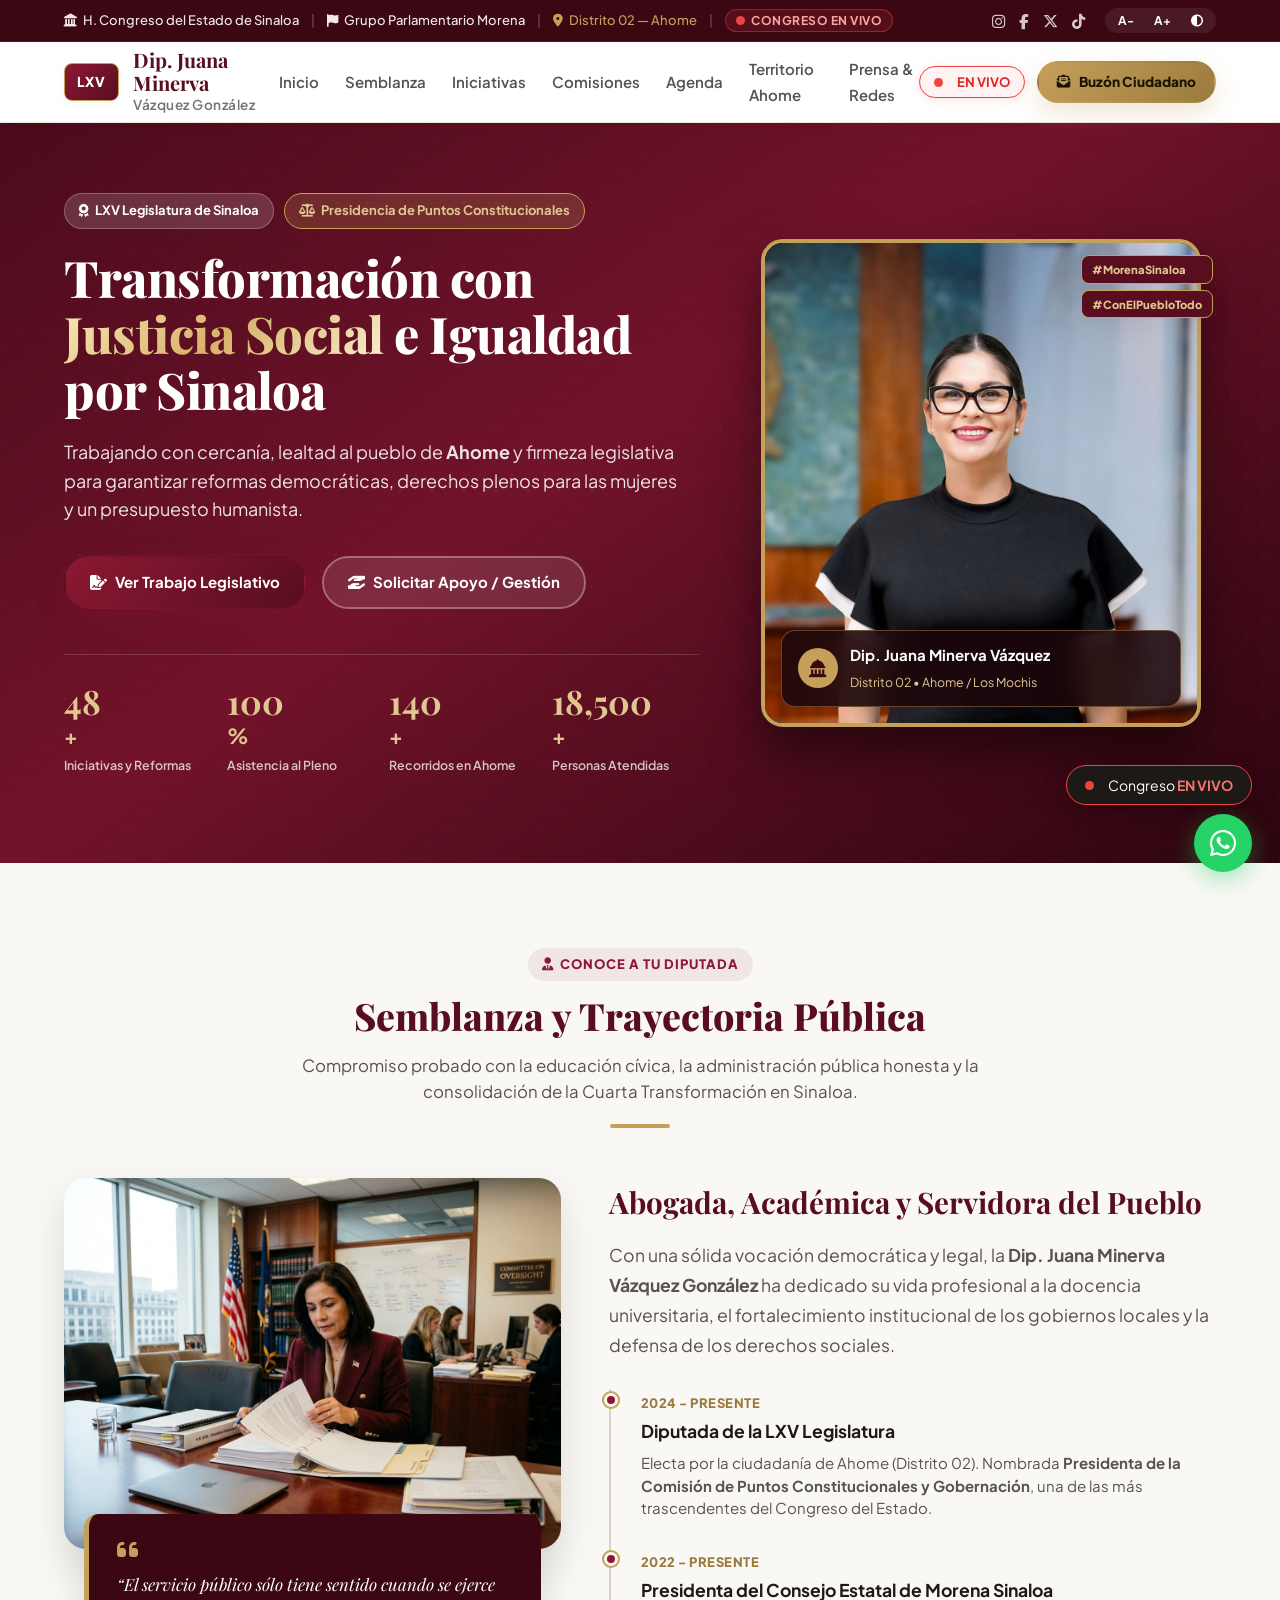
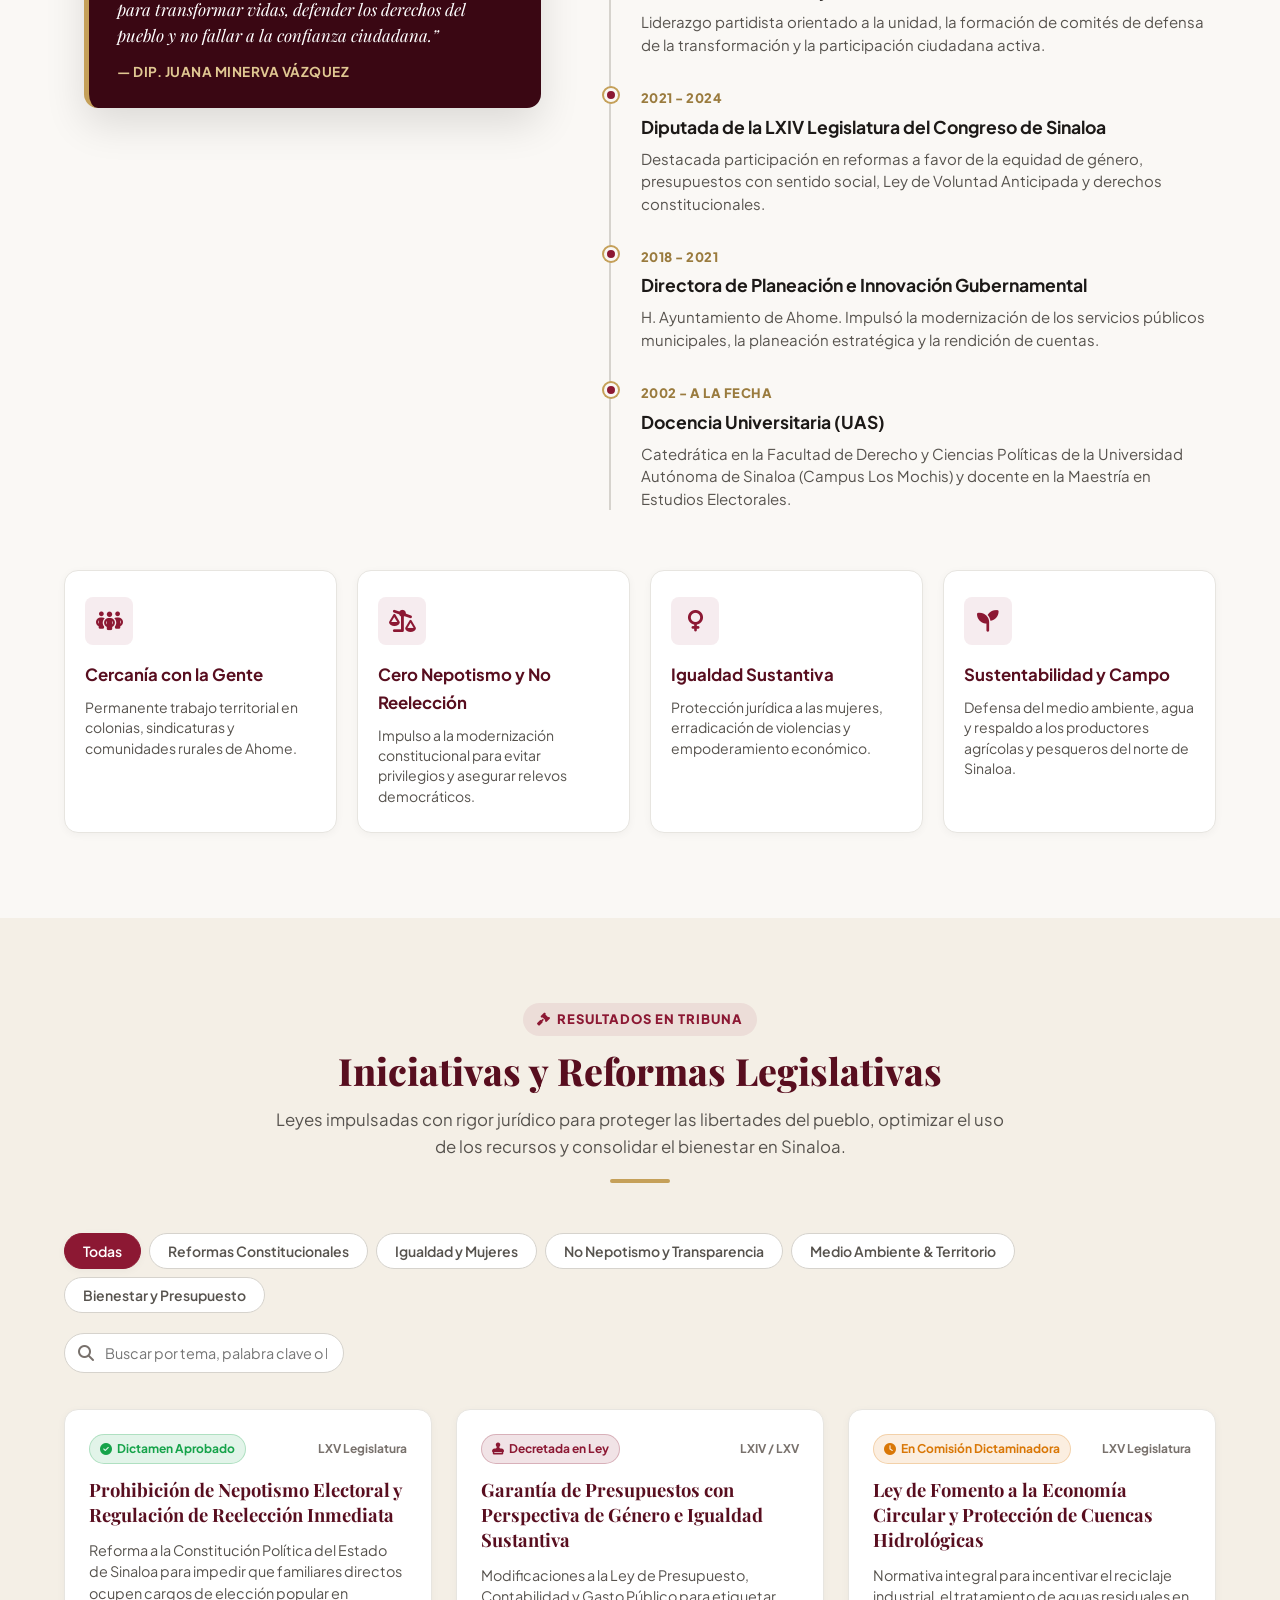
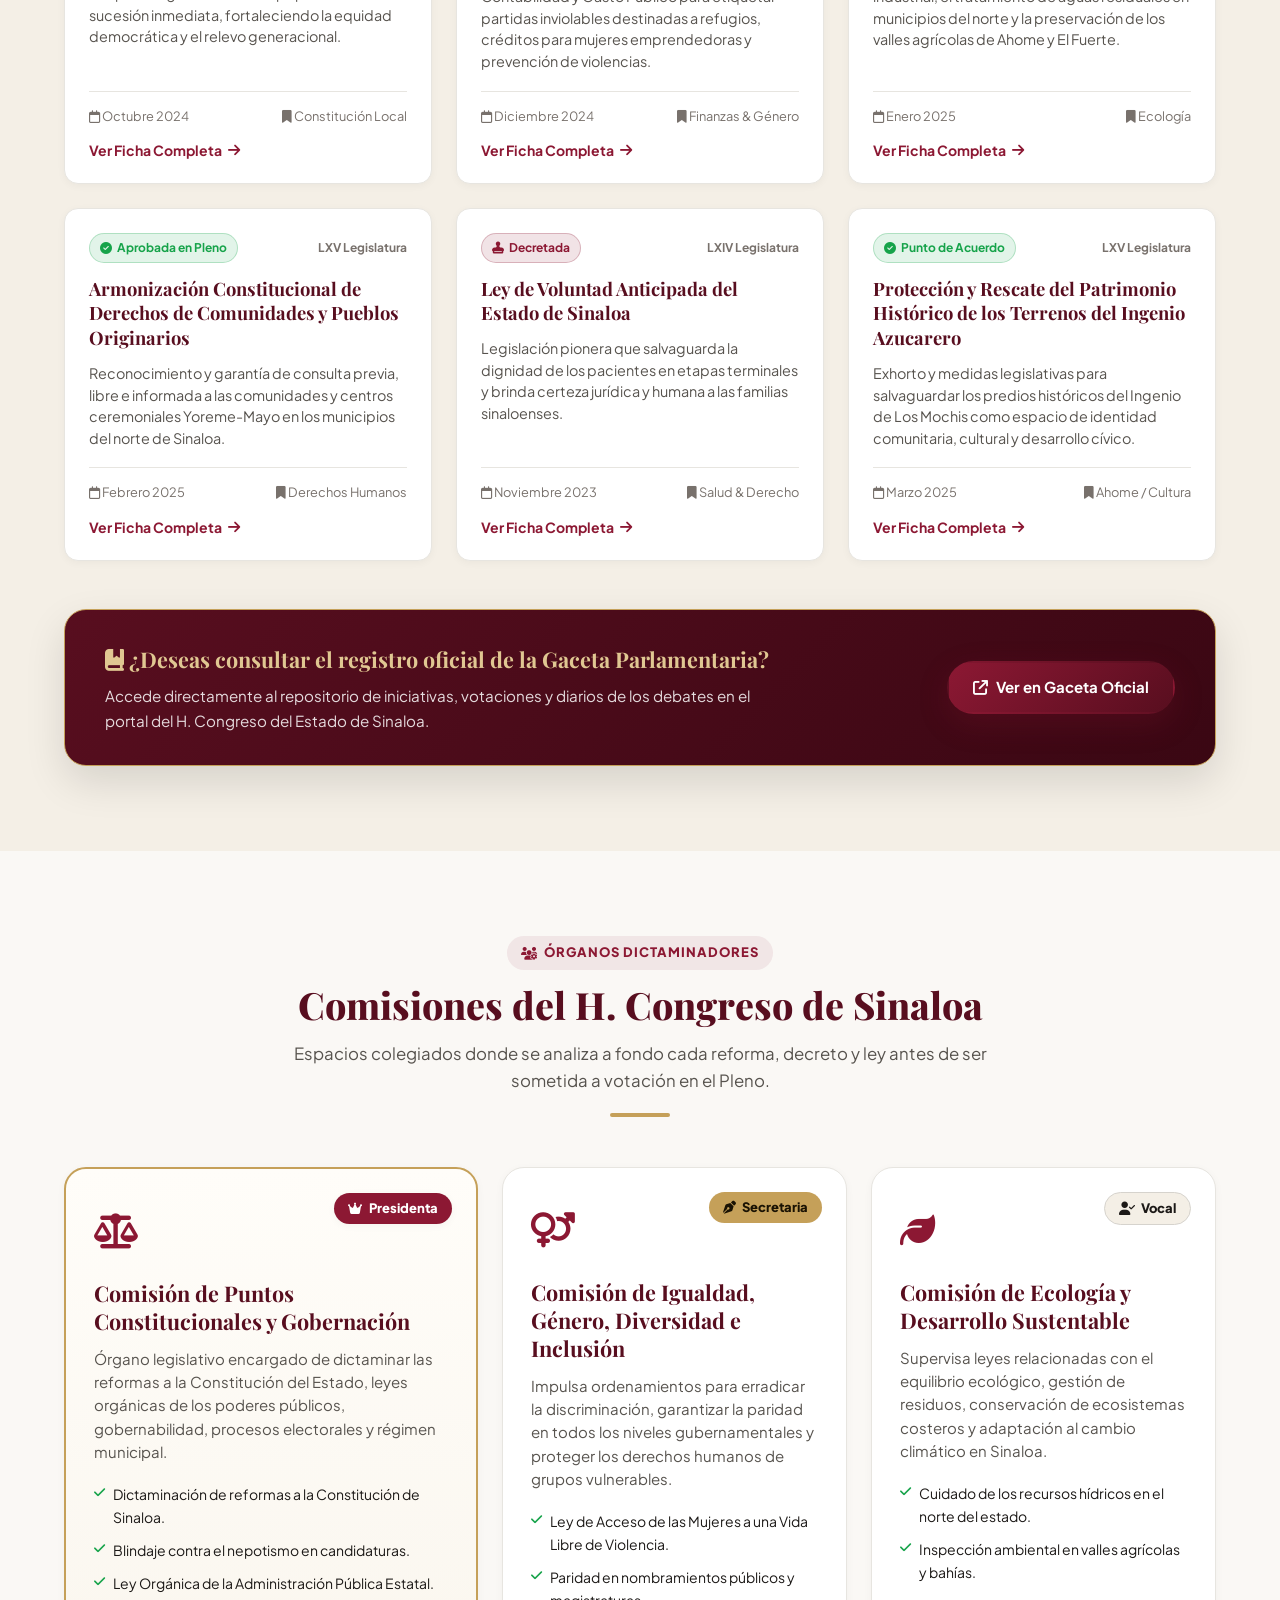
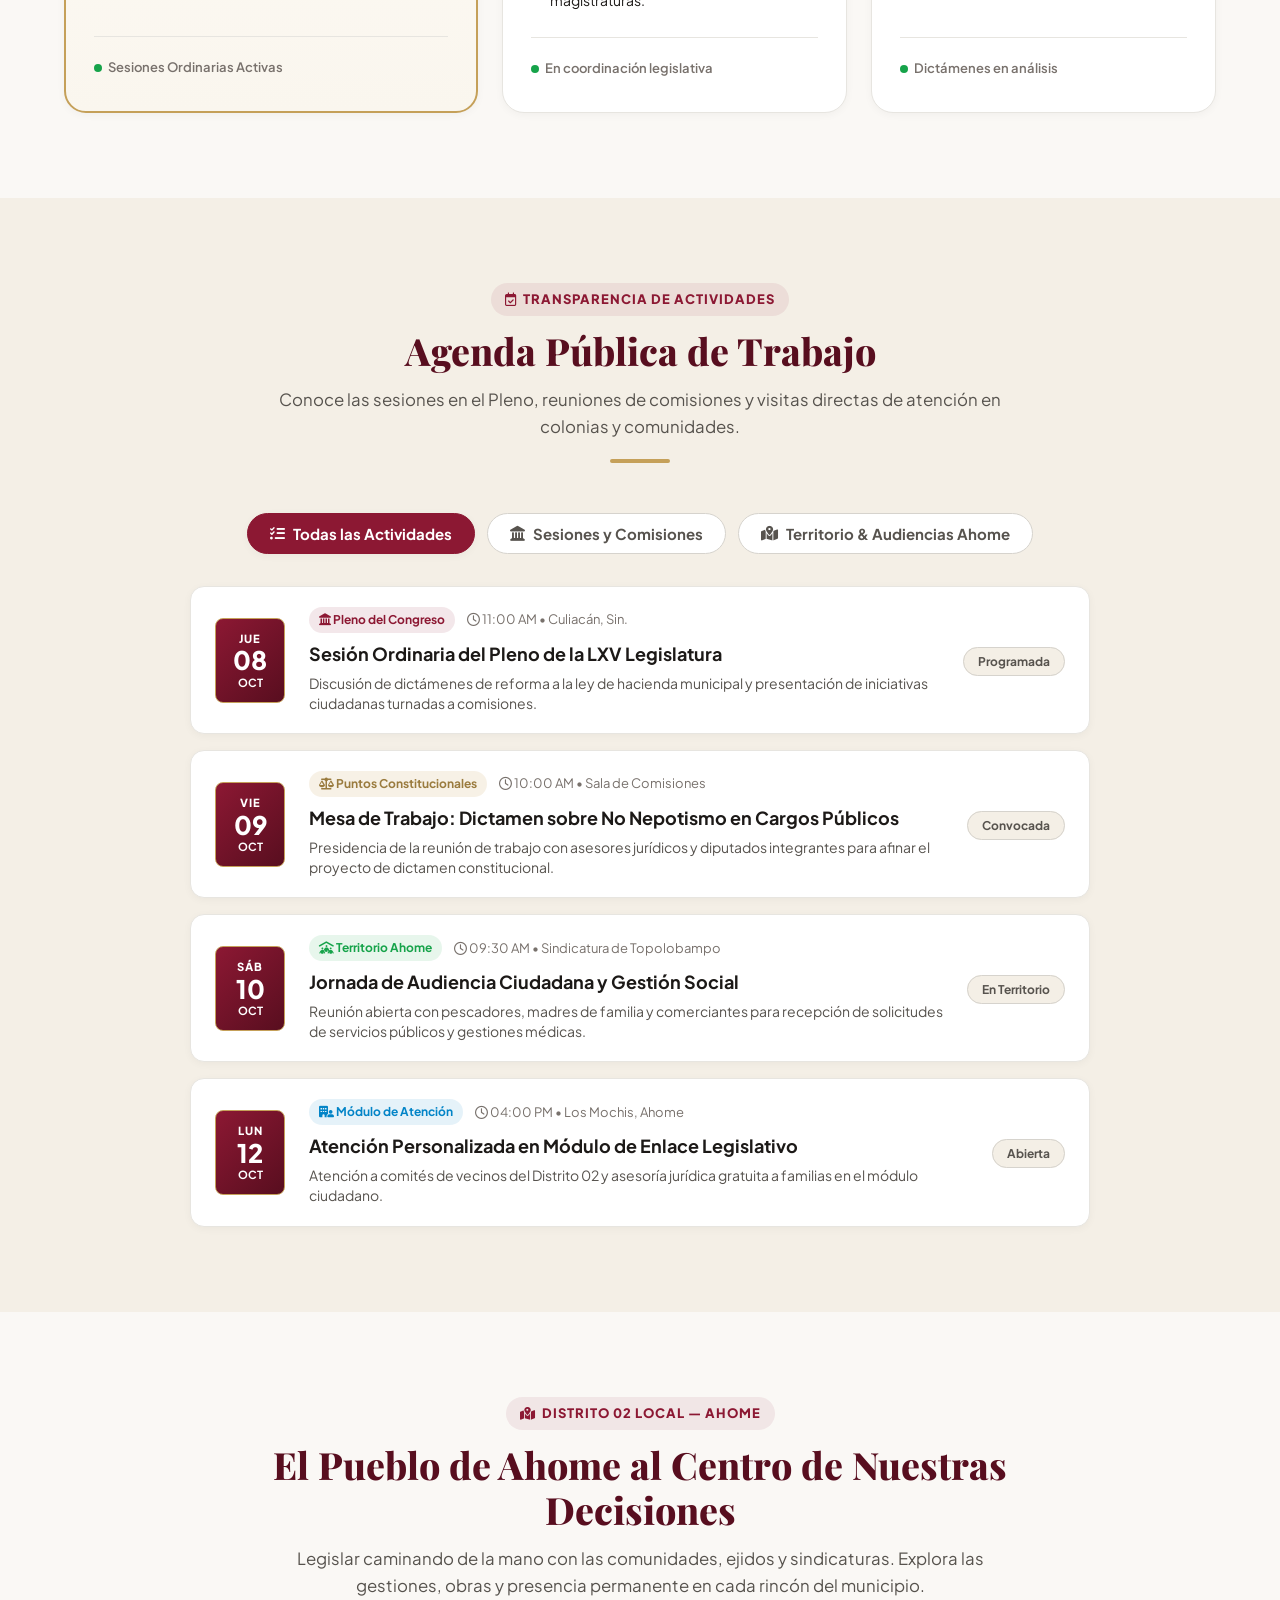
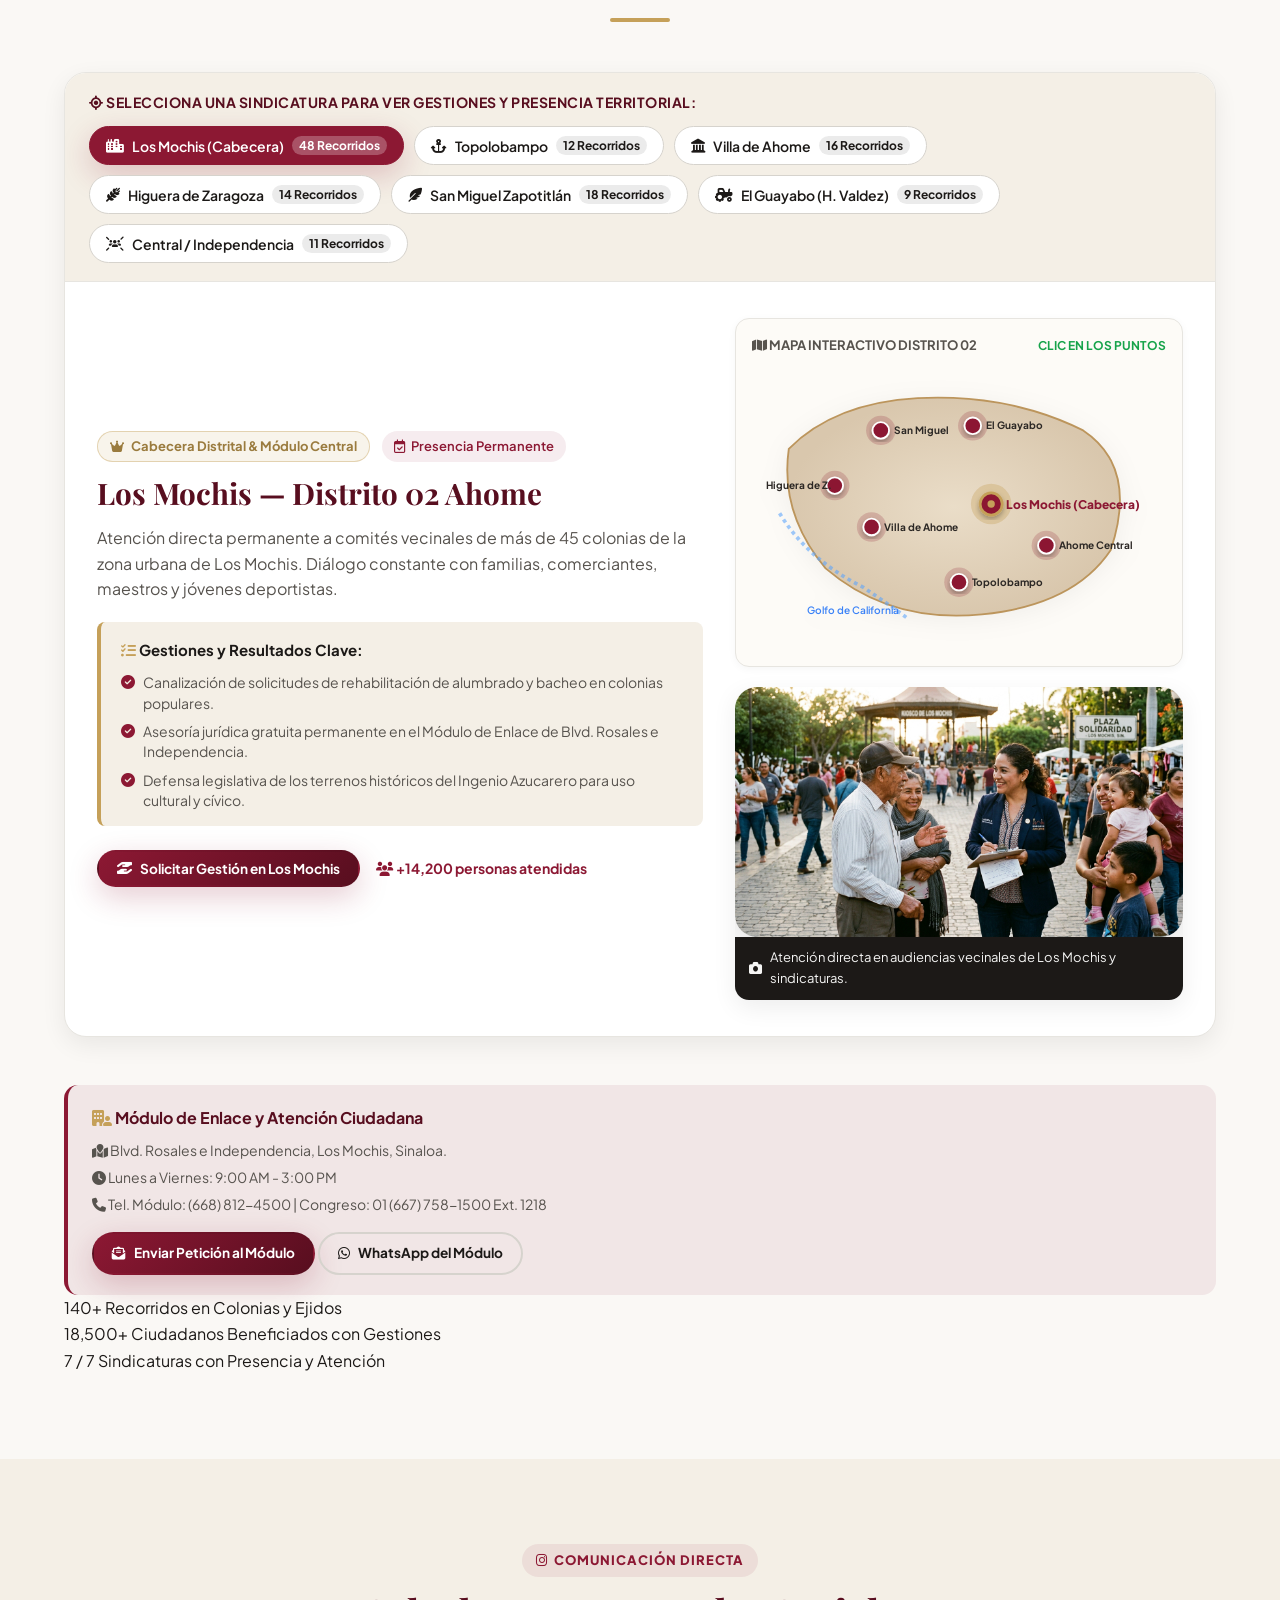
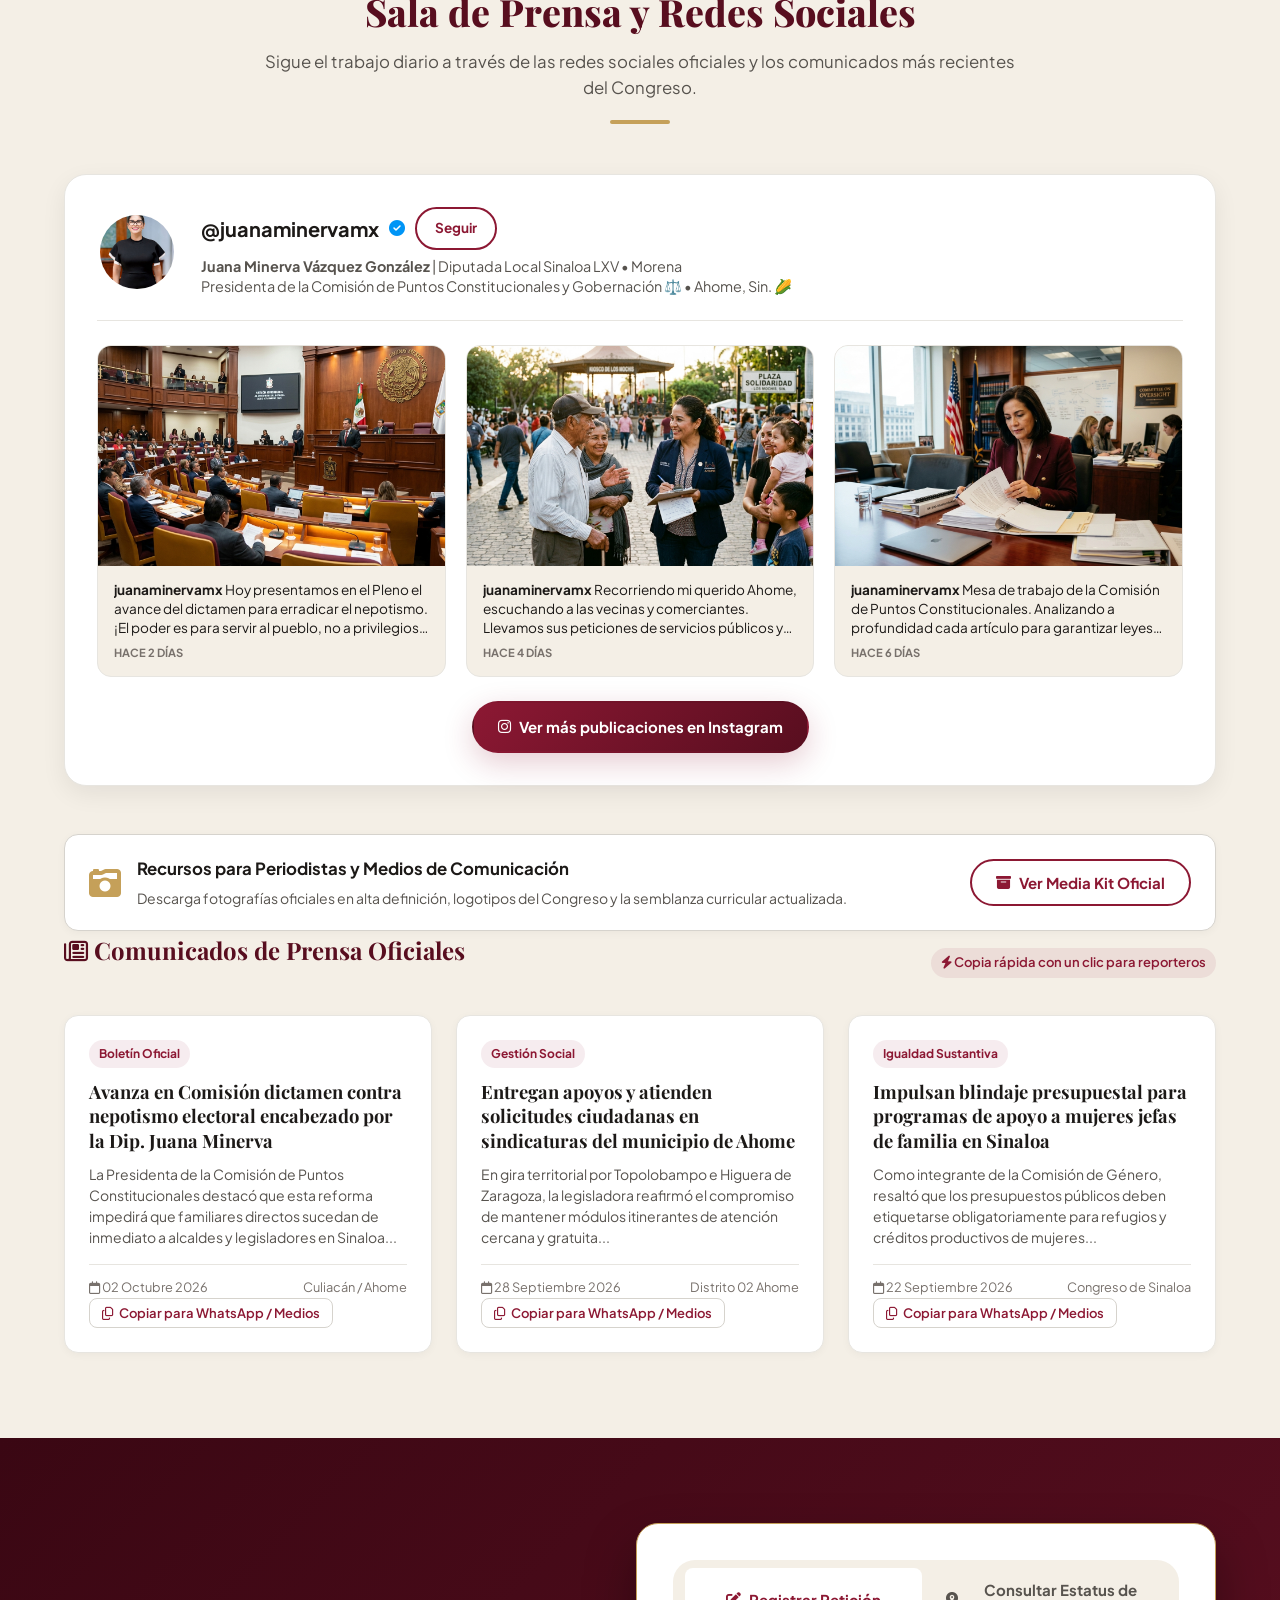
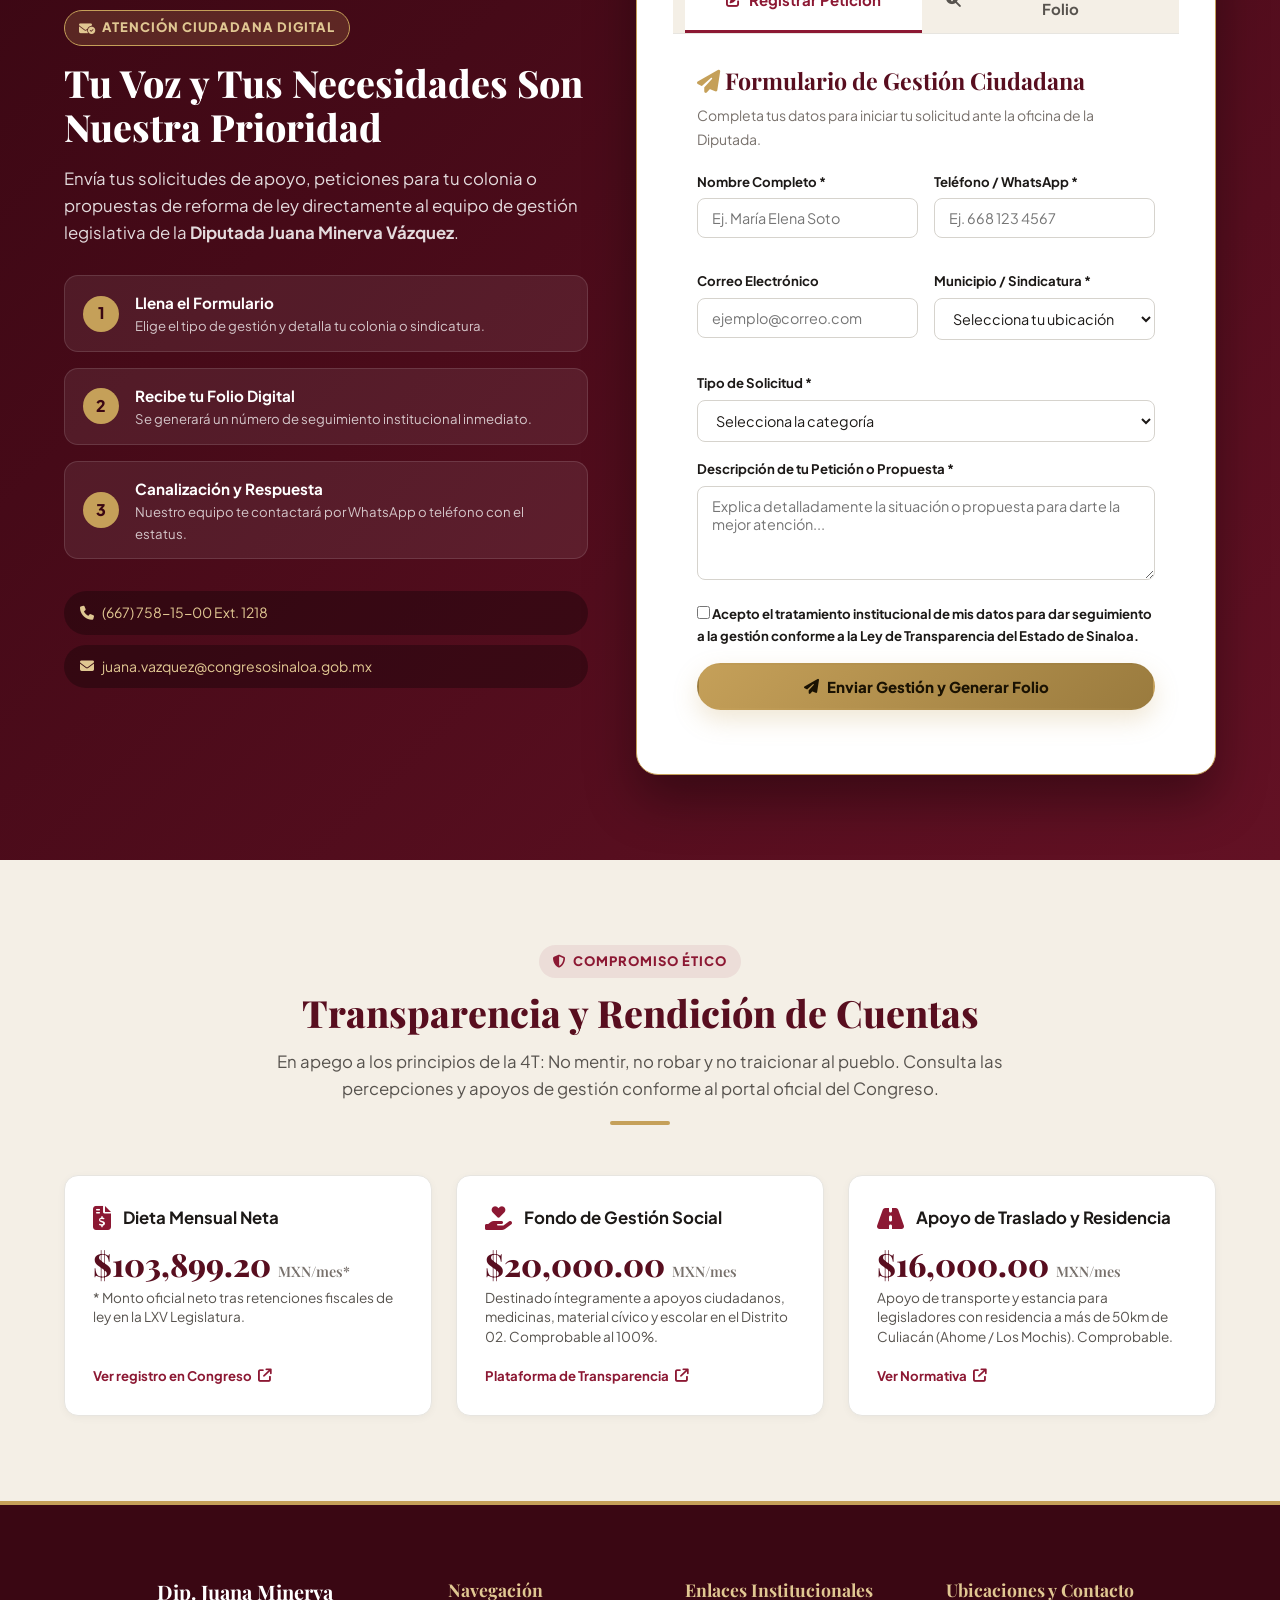
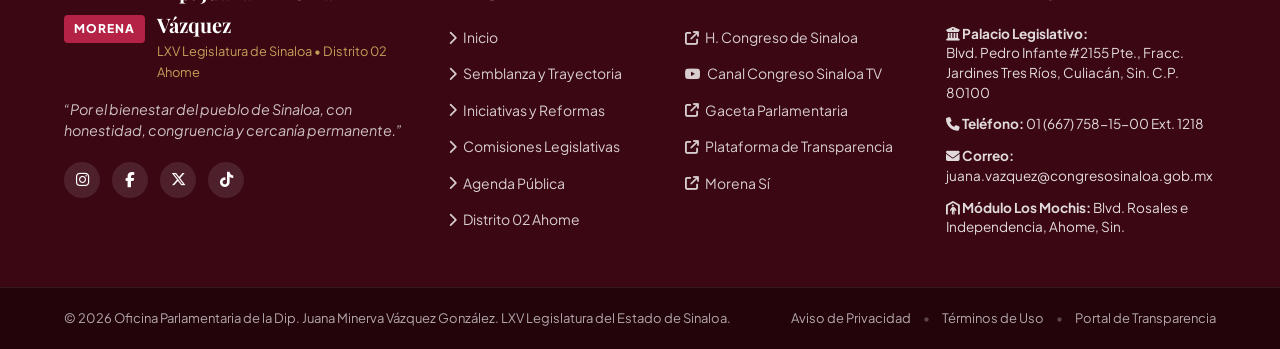
==== index.html @ 02c20b02 "Initial commit: Portal Oficial Diputada Juana Minerva Vázquez - LXV Legislatura Sinaloa" ====
<!DOCTYPE html>
<html lang="es" data-theme="light">
<head>
    <meta charset="UTF-8">
    <meta name="viewport" content="width=device-width, initial-scale=1.0">
    <title>Dip. Juana Minerva Vázquez González | LXV Legislatura Congreso de Sinaloa - Distrito 02 Ahome</title>
    <meta name="description" content="Sitio oficial de la Diputada Juana Minerva Vázquez González. Presidenta de la Comisión de Puntos Constitucionales y Gobernación en la LXV Legislatura del H. Congreso del Estado de Sinaloa. Representante de Ahome y Morena.">
    <meta name="keywords" content="Juana Minerva Vázquez González, Diputada Sinaloa, Morena Sinaloa, Congreso Sinaloa, Ahome, Distrito 02, Los Mochis, Puntos Constitucionales, Iniciativas Sinaloa">
    <meta name="author" content="Oficina de Comunicación Social Dip. Juana Minerva Vázquez">
    
    <!-- Open Graph Meta Tags -->
    <meta property="og:title" content="Diputada Juana Minerva Vázquez González | Trabajo Legislativo y Cercanía Social">
    <meta property="og:description" content="Conoce las iniciativas, agenda legislativa, trabajo en territorio y envía tus gestiones al buzón ciudadano.">
    <meta property="og:type" content="website">
    <meta property="og:image" content="assets/img/diputada_oficial.jpg">
    
    <!-- Google Fonts -->
    <link rel="preconnect" href="https://fonts.googleapis.com">
    <link rel="preconnect" href="https://fonts.gstatic.com" crossorigin>
    <link href="https://fonts.googleapis.com/css2?family=Plus+Jakarta+Sans:wght@300;400;500;600;700;800&family=Playfair+Display:ital,wght@0,600;0,700;0,900;1,600&display=swap" rel="stylesheet">
    
    <!-- FontAwesome 6 (CDN) -->
    <link rel="stylesheet" href="https://cdnjs.cloudflare.com/ajax/libs/font-awesome/6.5.1/css/all.min.css" integrity="sha512-DTOQO9RWCH3ppGqcWaEA1BIZOC6xxalwEsw9c2QQeAIftl+Vegovlnee1c9QX4TctnWMn13TZye+giMm8e2LwA==" crossorigin="anonymous" referrerpolicy="no-referrer" />
    
    <!-- PWA & Mobile Web App -->
    <link rel="manifest" href="manifest.json">
    <meta name="theme-color" content="#8C1833">
    
    <!-- Stylesheet -->
    <link rel="stylesheet" href="css/styles.css">
</head>
<body>

    <!-- TOP ACCESSIBILITY & INSTITUTIONAL BAR -->
    <div class="top-institutional-bar">
        <div class="container top-bar-content">
            <div class="top-bar-left">
                <span class="inst-tag"><i class="fa-solid fa-landmark"></i> H. Congreso del Estado de Sinaloa</span>
                <span class="divider">|</span>
                <span class="inst-tag"><i class="fa-solid fa-flag"></i> Grupo Parlamentario Morena</span>
                <span class="divider">|</span>
                <span class="inst-tag text-gold"><i class="fa-solid fa-location-dot"></i> Distrito 02 — Ahome</span>
                <span class="divider">|</span>
                <button class="top-live-btn" id="btn-open-live-top" title="Ver Sesión en Vivo de la LXV Legislatura">
                    <span class="live-pulse-dot"></span> <strong>CONGRESO EN VIVO</strong>
                </button>
            </div>
            <div class="top-bar-right">
                <div class="social-top-links">
                    <a href="https://www.instagram.com/juanaminervamx/" target="_blank" rel="noopener noreferrer" aria-label="Instagram de Juana Minerva"><i class="fa-brands fa-instagram"></i></a>
                    <a href="https://www.facebook.com/juanaminervamx" target="_blank" rel="noopener noreferrer" aria-label="Facebook de Juana Minerva"><i class="fa-brands fa-facebook-f"></i></a>
                    <a href="https://x.com/juanaminervamx" target="_blank" rel="noopener noreferrer" aria-label="Twitter X"><i class="fa-brands fa-x-twitter"></i></a>
                    <a href="https://www.tiktok.com/@juanaminervamx" target="_blank" rel="noopener noreferrer" aria-label="TikTok"><i class="fa-brands fa-tiktok"></i></a>
                </div>
                <div class="accessibility-controls">
                    <button id="btn-font-dec" class="acc-btn" title="Reducir tamaño de letra" aria-label="Reducir fuente">A-</button>
                    <button id="btn-font-inc" class="acc-btn" title="Aumentar tamaño de letra" aria-label="Aumentar fuente">A+</button>
                    <button id="btn-contrast-toggle" class="acc-btn" title="Modo Alto Contraste" aria-label="Alto Contraste"><i class="fa-solid fa-circle-half-stroke"></i></button>
                </div>
            </div>
        </div>
    </div>

    <!-- MAIN NAVIGATION HEADER -->
    <header class="main-header" id="navbar">
        <div class="container header-container">
            <a href="#inicio" class="brand-identity">
                <div class="brand-emblem">
                    <span class="morena-wine-badge">LXV</span>
                </div>
                <div class="brand-text">
                    <span class="brand-name">Dip. Juana Minerva</span>
                    <span class="brand-subtitle">Vázquez González</span>
                </div>
            </a>

            <nav class="desktop-nav" aria-label="Navegación principal">
                <ul>
                    <li><a href="#inicio" class="nav-link active">Inicio</a></li>
                    <li><a href="#semblanza" class="nav-link">Semblanza</a></li>
                    <li><a href="#iniciativas" class="nav-link">Iniciativas</a></li>
                    <li><a href="#comisiones" class="nav-link">Comisiones</a></li>
                    <li><a href="#agenda" class="nav-link">Agenda</a></li>
                    <li><a href="#territorio" class="nav-link">Territorio Ahome</a></li>
                    <li><a href="#prensa" class="nav-link">Prensa & Redes</a></li>
                </ul>
            </nav>

            <div class="header-actions">
                <button class="btn btn-live-pill btn-sm" id="btn-header-live" title="Ver Sesión en Vivo de la LXV Legislatura">
                    <span class="live-pulse-dot"></span> EN VIVO
                </button>
                <a href="#buzon" class="btn btn-gold btn-sm"><i class="fa-solid fa-envelope-open-text"></i> Buzón Ciudadano</a>
                <button class="mobile-menu-toggle" id="mobile-menu-btn" aria-label="Abrir menú de navegación">
                    <i class="fa-solid fa-bars"></i>
                </button>
            </div>
        </div>

        <!-- Mobile Navigation Drawer -->
        <div class="mobile-drawer" id="mobile-drawer">
            <div class="mobile-drawer-header">
                <span class="brand-name">Dip. Juana Minerva Vázquez</span>
                <button id="close-drawer-btn" aria-label="Cerrar menú"><i class="fa-solid fa-xmark"></i></button>
            </div>
            <ul class="mobile-nav-links">
                <li><button class="btn btn-live-pill btn-block mb-3" id="btn-mobile-live"><span class="live-pulse-dot"></span> Congreso de Sinaloa EN VIVO</button></li>
                <li><a href="#inicio" class="mob-link">Inicio</a></li>
                <li><a href="#semblanza" class="mob-link">Semblanza</a></li>
                <li><a href="#iniciativas" class="mob-link">Iniciativas</a></li>
                <li><a href="#comisiones" class="mob-link">Comisiones</a></li>
                <li><a href="#agenda" class="mob-link">Agenda de Trabajo</a></li>
                <li><a href="#territorio" class="mob-link">Territorio Ahome</a></li>
                <li><a href="#prensa" class="mob-link">Prensa & Redes</a></li>
                <li><a href="#transparencia" class="mob-link">Transparencia</a></li>
                <li><a href="#buzon" class="mob-link btn btn-primary mt-2">Buzón de Gestión</a></li>
            </ul>
        </div>
    </header>

    <!-- HERO SECTION -->
    <section class="hero-section" id="inicio">
        <div class="hero-pattern-overlay"></div>
        <div class="container hero-content-grid">
            <div class="hero-text-block">
                <div class="badge-row">
                    <span class="pill-badge pill-morena"><i class="fa-solid fa-award"></i> LXV Legislatura de Sinaloa</span>
                    <span class="pill-badge pill-gold"><i class="fa-solid fa-scale-balanced"></i> Presidencia de Puntos Constitucionales</span>
                </div>
                <h1 class="hero-headline">
                    Transformación con <span class="text-gradient-gold">Justicia Social</span> e Igualdad por Sinaloa
                </h1>
                <p class="hero-sublead">
                    Trabajando con cercanía, lealtad al pueblo de <strong>Ahome</strong> y firmeza legislativa para garantizar reformas democráticas, derechos plenos para las mujeres y un presupuesto humanista.
                </p>
                <div class="hero-cta-group">
                    <a href="#iniciativas" class="btn btn-primary"><i class="fa-solid fa-file-signature"></i> Ver Trabajo Legislativo</a>
                    <a href="#buzon" class="btn btn-outline-white"><i class="fa-solid fa-hand-holding-hand"></i> Solicitar Apoyo / Gestión</a>
                </div>

                <!-- Quick highlights stats -->
                <div class="hero-quick-stats">
                    <div class="stat-box">
                        <span class="stat-number" data-target="48">0</span>
                        <span class="stat-plus">+</span>
                        <p class="stat-label">Iniciativas y Reformas</p>
                    </div>
                    <div class="stat-box">
                        <span class="stat-number" data-target="100">0</span>
                        <span class="stat-plus">%</span>
                        <p class="stat-label">Asistencia al Pleno</p>
                    </div>
                    <div class="stat-box">
                        <span class="stat-number" data-target="140">0</span>
                        <span class="stat-plus">+</span>
                        <p class="stat-label">Recorridos en Ahome</p>
                    </div>
                    <div class="stat-box">
                        <span class="stat-number" data-target="18500">0</span>
                        <span class="stat-plus">+</span>
                        <p class="stat-label">Personas Atendidas</p>
                    </div>
                </div>
            </div>

            <div class="hero-visual-block">
                <div class="portrait-card-wrapper">
                    <div class="portrait-glow"></div>
                    <div class="portrait-frame">
                        <img src="assets/img/diputada_oficial.jpg" alt="Diputada Juana Minerva Vázquez González" class="portrait-img" id="hero-portrait">
                        <div class="portrait-info-floating">
                            <div class="floating-icon"><i class="fa-solid fa-landmark-dome"></i></div>
                            <div class="floating-data">
                                <strong>Dip. Juana Minerva Vázquez</strong>
                                <span>Distrito 02 • Ahome / Los Mochis</span>
                            </div>
                        </div>
                    </div>
                    <div class="decorative-ribbon">
                        <span>#MorenaSinaloa</span>
                        <span>#ConElPuebloTodo</span>
                    </div>
                </div>
            </div>
        </div>
    </section>

    <!-- SECTION: SEMBLANZA Y TRAYECTORIA -->
    <section class="section semblanza-section" id="semblanza">
        <div class="container">
            <div class="section-heading text-center">
                <span class="section-tag"><i class="fa-solid fa-user-tie"></i> Conoce a tu Diputada</span>
                <h2 class="section-title">Semblanza y Trayectoria Pública</h2>
                <p class="section-desc">Compromiso probado con la educación cívica, la administración pública honesta y la consolidación de la Cuarta Transformación en Sinaloa.</p>
                <div class="heading-line"></div>
            </div>

            <div class="semblanza-grid">
                <div class="semblanza-image-col">
                    <div class="experience-card-photo">
                        <img src="assets/img/diputada_trabajo.jpg" alt="Juana Minerva Vázquez en trabajo legislativo" class="img-fluid rounded-shadow">
                        <div class="quote-card">
                            <i class="fa-solid fa-quote-left quote-icon"></i>
                            <p>“El servicio público sólo tiene sentido cuando se ejerce para transformar vidas, defender los derechos del pueblo y no fallar a la confianza ciudadana.”</p>
                            <strong>— Dip. Juana Minerva Vázquez</strong>
                        </div>
                    </div>
                </div>

                <div class="semblanza-text-col">
                    <h3>Abogada, Académica y Servidora del Pueblo</h3>
                    <p class="lead-text">
                        Con una sólida vocación democrática y legal, la <strong>Dip. Juana Minerva Vázquez González</strong> ha dedicado su vida profesional a la docencia universitaria, el fortalecimiento institucional de los gobiernos locales y la defensa de los derechos sociales.
                    </p>
                    
                    <div class="bio-timeline">
                        <div class="timeline-item">
                            <div class="timeline-marker"></div>
                            <div class="timeline-content">
                                <span class="timeline-year">2024 - Presente</span>
                                <h4>Diputada de la LXV Legislatura</h4>
                                <p>Electa por la ciudadanía de Ahome (Distrito 02). Nombrada <strong>Presidenta de la Comisión de Puntos Constitucionales y Gobernación</strong>, una de las más trascendentes del Congreso del Estado.</p>
                            </div>
                        </div>

                        <div class="timeline-item">
                            <div class="timeline-marker"></div>
                            <div class="timeline-content">
                                <span class="timeline-year">2022 - Presente</span>
                                <h4>Presidenta del Consejo Estatal de Morena Sinaloa</h4>
                                <p>Liderazgo partidista orientado a la unidad, la formación de comités de defensa de la transformación y la participación ciudadana activa.</p>
                            </div>
                        </div>

                        <div class="timeline-item">
                            <div class="timeline-marker"></div>
                            <div class="timeline-content">
                                <span class="timeline-year">2021 - 2024</span>
                                <h4>Diputada de la LXIV Legislatura del Congreso de Sinaloa</h4>
                                <p>Destacada participación en reformas a favor de la equidad de género, presupuestos con sentido social, Ley de Voluntad Anticipada y derechos constitucionales.</p>
                            </div>
                        </div>

                        <div class="timeline-item">
                            <div class="timeline-marker"></div>
                            <div class="timeline-content">
                                <span class="timeline-year">2018 - 2021</span>
                                <h4>Directora de Planeación e Innovación Gubernamental</h4>
                                <p>H. Ayuntamiento de Ahome. Impulsó la modernización de los servicios públicos municipales, la planeación estratégica y la rendición de cuentas.</p>
                            </div>
                        </div>

                        <div class="timeline-item">
                            <div class="timeline-marker"></div>
                            <div class="timeline-content">
                                <span class="timeline-year">2002 - A la fecha</span>
                                <h4>Docencia Universitaria (UAS)</h4>
                                <p>Catedrática en la Facultad de Derecho y Ciencias Políticas de la Universidad Autónoma de Sinaloa (Campus Los Mochis) y docente en la Maestría en Estudios Electorales.</p>
                            </div>
                        </div>
                    </div>
                </div>
            </div>

            <!-- Principios y Ejes Rectores -->
            <div class="principles-row">
                <div class="principle-card">
                    <div class="principle-icon"><i class="fa-solid fa-people-group"></i></div>
                    <h4>Cercanía con la Gente</h4>
                    <p>Permanente trabajo territorial en colonias, sindicaturas y comunidades rurales de Ahome.</p>
                </div>
                <div class="principle-card">
                    <div class="principle-icon"><i class="fa-solid fa-scale-unbalanced-flip"></i></div>
                    <h4>Cero Nepotismo y No Reelección</h4>
                    <p>Impulso a la modernización constitucional para evitar privilegios y asegurar relevos democráticos.</p>
                </div>
                <div class="principle-card">
                    <div class="principle-icon"><i class="fa-solid fa-venus"></i></div>
                    <h4>Igualdad Sustantiva</h4>
                    <p>Protección jurídica a las mujeres, erradicación de violencias y empoderamiento económico.</p>
                </div>
                <div class="principle-card">
                    <div class="principle-icon"><i class="fa-solid fa-seedling"></i></div>
                    <h4>Sustentabilidad y Campo</h4>
                    <p>Defensa del medio ambiente, agua y respaldo a los productores agrícolas y pesqueros del norte de Sinaloa.</p>
                </div>
            </div>
        </div>
    </section>

    <!-- SECTION: INICIATIVAS Y TRABAJO LEGISLATIVO -->
    <section class="section iniciativas-section bg-sand" id="iniciativas">
        <div class="container">
            <div class="section-heading text-center">
                <span class="section-tag"><i class="fa-solid fa-gavel"></i> Resultados en Tribuna</span>
                <h2 class="section-title">Iniciativas y Reformas Legislativas</h2>
                <p class="section-desc">Leyes impulsadas con rigor jurídico para proteger las libertades del pueblo, optimizar el uso de los recursos y consolidar el bienestar en Sinaloa.</p>
                <div class="heading-line"></div>
            </div>

            <!-- Filter & Search Controls -->
            <div class="initiatives-filter-bar">
                <div class="filter-pills" id="initiative-filters">
                    <button class="filter-btn active" data-filter="all">Todas</button>
                    <button class="filter-btn" data-filter="constitucional">Reformas Constitucionales</button>
                    <button class="filter-btn" data-filter="mujeres">Igualdad y Mujeres</button>
                    <button class="filter-btn" data-filter="transparencia">No Nepotismo y Transparencia</button>
                    <button class="filter-btn" data-filter="sustentabilidad">Medio Ambiente & Territorio</button>
                    <button class="filter-btn" data-filter="social">Bienestar y Presupuesto</button>
                </div>
                <div class="search-box">
                    <i class="fa-solid fa-magnifying-glass"></i>
                    <input type="text" id="initiative-search" placeholder="Buscar por tema, palabra clave o ley...">
                </div>
            </div>

            <!-- Initiatives Cards Grid -->
            <div class="initiatives-grid" id="initiatives-container">
                
                <!-- Card 1 -->
                <div class="initiative-card" data-category="constitucional transparencia">
                    <div class="initiative-header">
                        <span class="init-badge badge-aprobada"><i class="fa-solid fa-circle-check"></i> Dictamen Aprobado</span>
                        <span class="init-legislatura">LXV Legislatura</span>
                    </div>
                    <h3 class="initiative-title">Prohibición de Nepotismo Electoral y Regulación de Reelección Inmediata</h3>
                    <p class="initiative-summary">
                        Reforma a la Constitución Política del Estado de Sinaloa para impedir que familiares directos ocupen cargos de elección popular en sucesión inmediata, fortaleciendo la equidad democrática y el relevo generacional.
                    </p>
                    <div class="initiative-meta">
                        <span><i class="fa-regular fa-calendar"></i> Octubre 2024</span>
                        <span><i class="fa-solid fa-bookmark"></i> Constitución Local</span>
                    </div>
                    <button class="btn-read-more" data-init-id="1">Ver Ficha Completa <i class="fa-solid fa-arrow-right"></i></button>
                </div>

                <!-- Card 2 -->
                <div class="initiative-card" data-category="mujeres">
                    <div class="initiative-header">
                        <span class="init-badge badge-decretada"><i class="fa-solid fa-stamp"></i> Decretada en Ley</span>
                        <span class="init-legislatura">LXIV / LXV</span>
                    </div>
                    <h3 class="initiative-title">Garantía de Presupuestos con Perspectiva de Género e Igualdad Sustantiva</h3>
                    <p class="initiative-summary">
                        Modificaciones a la Ley de Presupuesto, Contabilidad y Gasto Público para etiquetar partidas inviolables destinadas a refugios, créditos para mujeres emprendedoras y prevención de violencias.
                    </p>
                    <div class="initiative-meta">
                        <span><i class="fa-regular fa-calendar"></i> Diciembre 2024</span>
                        <span><i class="fa-solid fa-bookmark"></i> Finanzas & Género</span>
                    </div>
                    <button class="btn-read-more" data-init-id="2">Ver Ficha Completa <i class="fa-solid fa-arrow-right"></i></button>
                </div>

                <!-- Card 3 -->
                <div class="initiative-card" data-category="sustentabilidad">
                    <div class="initiative-header">
                        <span class="init-badge badge-proceso"><i class="fa-solid fa-clock"></i> En Comisión Dictaminadora</span>
                        <span class="init-legislatura">LXV Legislatura</span>
                    </div>
                    <h3 class="initiative-title">Ley de Fomento a la Economía Circular y Protección de Cuencas Hidrológicas</h3>
                    <p class="initiative-summary">
                        Normativa integral para incentivar el reciclaje industrial, el tratamiento de aguas residuales en municipios del norte y la preservación de los valles agrícolas de Ahome y El Fuerte.
                    </p>
                    <div class="initiative-meta">
                        <span><i class="fa-regular fa-calendar"></i> Enero 2025</span>
                        <span><i class="fa-solid fa-bookmark"></i> Ecología</span>
                    </div>
                    <button class="btn-read-more" data-init-id="3">Ver Ficha Completa <i class="fa-solid fa-arrow-right"></i></button>
                </div>

                <!-- Card 4 -->
                <div class="initiative-card" data-category="constitucional social">
                    <div class="initiative-header">
                        <span class="init-badge badge-aprobada"><i class="fa-solid fa-circle-check"></i> Aprobada en Pleno</span>
                        <span class="init-legislatura">LXV Legislatura</span>
                    </div>
                    <h3 class="initiative-title">Armonización Constitucional de Derechos de Comunidades y Pueblos Originarios</h3>
                    <p class="initiative-summary">
                        Reconocimiento y garantía de consulta previa, libre e informada a las comunidades y centros ceremoniales Yoreme-Mayo en los municipios del norte de Sinaloa.
                    </p>
                    <div class="initiative-meta">
                        <span><i class="fa-regular fa-calendar"></i> Febrero 2025</span>
                        <span><i class="fa-solid fa-bookmark"></i> Derechos Humanos</span>
                    </div>
                    <button class="btn-read-more" data-init-id="4">Ver Ficha Completa <i class="fa-solid fa-arrow-right"></i></button>
                </div>

                <!-- Card 5 -->
                <div class="initiative-card" data-category="transparencia">
                    <div class="initiative-header">
                        <span class="init-badge badge-decretada"><i class="fa-solid fa-stamp"></i> Decretada</span>
                        <span class="init-legislatura">LXIV Legislatura</span>
                    </div>
                    <h3 class="initiative-title">Ley de Voluntad Anticipada del Estado de Sinaloa</h3>
                    <p class="initiative-summary">
                        Legislación pionera que salvaguarda la dignidad de los pacientes en etapas terminales y brinda certeza jurídica y humana a las familias sinaloenses.
                    </p>
                    <div class="initiative-meta">
                        <span><i class="fa-regular fa-calendar"></i> Noviembre 2023</span>
                        <span><i class="fa-solid fa-bookmark"></i> Salud & Derecho</span>
                    </div>
                    <button class="btn-read-more" data-init-id="5">Ver Ficha Completa <i class="fa-solid fa-arrow-right"></i></button>
                </div>

                <!-- Card 6 -->
                <div class="initiative-card" data-category="sustentabilidad social">
                    <div class="initiative-header">
                        <span class="init-badge badge-aprobada"><i class="fa-solid fa-circle-check"></i> Punto de Acuerdo</span>
                        <span class="init-legislatura">LXV Legislatura</span>
                    </div>
                    <h3 class="initiative-title">Protección y Rescate del Patrimonio Histórico de los Terrenos del Ingenio Azucarero</h3>
                    <p class="initiative-summary">
                        Exhorto y medidas legislativas para salvaguardar los predios históricos del Ingenio de Los Mochis como espacio de identidad comunitaria, cultural y desarrollo cívico.
                    </p>
                    <div class="initiative-meta">
                        <span><i class="fa-regular fa-calendar"></i> Marzo 2025</span>
                        <span><i class="fa-solid fa-bookmark"></i> Ahome / Cultura</span>
                    </div>
                    <button class="btn-read-more" data-init-id="6">Ver Ficha Completa <i class="fa-solid fa-arrow-right"></i></button>
                </div>

            </div>

            <div class="gaceta-cta-banner">
                <div class="gaceta-banner-text">
                    <h4><i class="fa-solid fa-book-bookmark"></i> ¿Deseas consultar el registro oficial de la Gaceta Parlamentaria?</h4>
                    <p>Accede directamente al repositorio de iniciativas, votaciones y diarios de los debates en el portal del H. Congreso del Estado de Sinaloa.</p>
                </div>
                <a href="https://gaceta.congresosinaloa.gob.mx/#/iniciativas?legi=65&diputado=010538&grupo=010301" target="_blank" rel="noopener noreferrer" class="btn btn-primary"><i class="fa-solid fa-arrow-up-right-from-square"></i> Ver en Gaceta Oficial</a>
            </div>
        </div>
    </section>

    <!-- SECTION: COMISIONES LEGISLATIVAS -->
    <section class="section comisiones-section" id="comisiones">
        <div class="container">
            <div class="section-heading text-center">
                <span class="section-tag"><i class="fa-solid fa-users-gear"></i> Órganos Dictaminadores</span>
                <h2 class="section-title">Comisiones del H. Congreso de Sinaloa</h2>
                <p class="section-desc">Espacios colegiados donde se analiza a fondo cada reforma, decreto y ley antes de ser sometida a votación en el Pleno.</p>
                <div class="heading-line"></div>
            </div>

            <div class="comisiones-cards-grid">
                
                <!-- Comisión 1: Presidencia -->
                <div class="comision-card comision-featured">
                    <div class="comision-badge-role president"><i class="fa-solid fa-crown"></i> Presidenta</div>
                    <div class="comision-icon-big"><i class="fa-solid fa-scale-balanced"></i></div>
                    <h3>Comisión de Puntos Constitucionales y Gobernación</h3>
                    <p class="comision-text">
                        Órgano legislativo encargado de dictaminar las reformas a la Constitución del Estado, leyes orgánicas de los poderes públicos, gobernabilidad, procesos electorales y régimen municipal.
                    </p>
                    <ul class="comision-highlights">
                        <li><i class="fa-solid fa-check"></i> Dictaminación de reformas a la Constitución de Sinaloa.</li>
                        <li><i class="fa-solid fa-check"></i> Blindaje contra el nepotismo en candidaturas.</li>
                        <li><i class="fa-solid fa-check"></i> Ley Orgánica de la Administración Pública Estatal.</li>
                    </ul>
                    <div class="comision-footer">
                        <span class="status-indicator live"><span class="dot"></span> Sesiones Ordinarias Activas</span>
                    </div>
                </div>

                <!-- Comisión 2: Igualdad -->
                <div class="comision-card">
                    <div class="comision-badge-role secretary"><i class="fa-solid fa-pen-nib"></i> Secretaria</div>
                    <div class="comision-icon-big"><i class="fa-solid fa-venus-mars"></i></div>
                    <h3>Comisión de Igualdad, Género, Diversidad e Inclusión</h3>
                    <p class="comision-text">
                        Impulsa ordenamientos para erradicar la discriminación, garantizar la paridad en todos los niveles gubernamentales y proteger los derechos humanos de grupos vulnerables.
                    </p>
                    <ul class="comision-highlights">
                        <li><i class="fa-solid fa-check"></i> Ley de Acceso de las Mujeres a una Vida Libre de Violencia.</li>
                        <li><i class="fa-solid fa-check"></i> Paridad en nombramientos públicos y magistraturas.</li>
                    </ul>
                    <div class="comision-footer">
                        <span class="status-indicator"><span class="dot"></span> En coordinación legislativa</span>
                    </div>
                </div>

                <!-- Comisión 3: Ecología -->
                <div class="comision-card">
                    <div class="comision-badge-role vocal"><i class="fa-solid fa-user-check"></i> Vocal</div>
                    <div class="comision-icon-big"><i class="fa-solid fa-leaf"></i></div>
                    <h3>Comisión de Ecología y Desarrollo Sustentable</h3>
                    <p class="comision-text">
                        Supervisa leyes relacionadas con el equilibrio ecológico, gestión de residuos, conservación de ecosistemas costeros y adaptación al cambio climático en Sinaloa.
                    </p>
                    <ul class="comision-highlights">
                        <li><i class="fa-solid fa-check"></i> Cuidado de los recursos hídricos en el norte del estado.</li>
                        <li><i class="fa-solid fa-check"></i> Inspección ambiental en valles agrícolas y bahías.</li>
                    </ul>
                    <div class="comision-footer">
                        <span class="status-indicator"><span class="dot"></span> Dictámenes en análisis</span>
                    </div>
                </div>

            </div>
        </div>
    </section>

    <!-- SECTION: AGENDA Y EVENTOS -->
    <section class="section agenda-section bg-sand" id="agenda">
        <div class="container">
            <div class="section-heading text-center">
                <span class="section-tag"><i class="fa-regular fa-calendar-check"></i> Transparencia de Actividades</span>
                <h2 class="section-title">Agenda Pública de Trabajo</h2>
                <p class="section-desc">Conoce las sesiones en el Pleno, reuniones de comisiones y visitas directas de atención en colonias y comunidades.</p>
                <div class="heading-line"></div>
            </div>

            <div class="agenda-layout">
                <div class="agenda-tabs-header">
                    <button class="agenda-tab active" data-target="todas-actividades"><i class="fa-solid fa-list-check"></i> Todas las Actividades</button>
                    <button class="agenda-tab" data-target="pleno-comisiones"><i class="fa-solid fa-landmark"></i> Sesiones y Comisiones</button>
                    <button class="agenda-tab" data-target="territorio-eventos"><i class="fa-solid fa-map-location-dot"></i> Territorio & Audiencias Ahome</button>
                </div>

                <div class="agenda-timeline-cards">
                    
                    <!-- Event 1 -->
                    <div class="agenda-event-item" data-category="pleno-comisiones">
                        <div class="event-date-badge">
                            <span class="day">JUE</span>
                            <span class="num">08</span>
                            <span class="month">OCT</span>
                        </div>
                        <div class="event-info">
                            <div class="event-meta-tags">
                                <span class="tag-badge badge-congreso"><i class="fa-solid fa-landmark"></i> Pleno del Congreso</span>
                                <span class="tag-time"><i class="fa-regular fa-clock"></i> 11:00 AM • Culiacán, Sin.</span>
                            </div>
                            <h3 class="event-title">Sesión Ordinaria del Pleno de la LXV Legislatura</h3>
                            <p class="event-desc">Discusión de dictámenes de reforma a la ley de hacienda municipal y presentación de iniciativas ciudadanas turnadas a comisiones.</p>
                        </div>
                        <div class="event-action">
                            <span class="badge-status-upcoming">Programada</span>
                        </div>
                    </div>

                    <!-- Event 2 -->
                    <div class="agenda-event-item" data-category="pleno-comisiones">
                        <div class="event-date-badge">
                            <span class="day">VIE</span>
                            <span class="num">09</span>
                            <span class="month">OCT</span>
                        </div>
                        <div class="event-info">
                            <div class="event-meta-tags">
                                <span class="tag-badge badge-comision"><i class="fa-solid fa-scale-balanced"></i> Puntos Constitucionales</span>
                                <span class="tag-time"><i class="fa-regular fa-clock"></i> 10:00 AM • Sala de Comisiones</span>
                            </div>
                            <h3 class="event-title">Mesa de Trabajo: Dictamen sobre No Nepotismo en Cargos Públicos</h3>
                            <p class="event-desc">Presidencia de la reunión de trabajo con asesores jurídicos y diputados integrantes para afinar el proyecto de dictamen constitucional.</p>
                        </div>
                        <div class="event-action">
                            <span class="badge-status-upcoming">Convocada</span>
                        </div>
                    </div>

                    <!-- Event 3 -->
                    <div class="agenda-event-item" data-category="territorio-eventos">
                        <div class="event-date-badge">
                            <span class="day">SÁB</span>
                            <span class="num">10</span>
                            <span class="month">OCT</span>
                        </div>
                        <div class="event-info">
                            <div class="event-meta-tags">
                                <span class="tag-badge badge-territorio"><i class="fa-solid fa-people-roof"></i> Territorio Ahome</span>
                                <span class="tag-time"><i class="fa-regular fa-clock"></i> 09:30 AM • Sindicatura de Topolobampo</span>
                            </div>
                            <h3 class="event-title">Jornada de Audiencia Ciudadana y Gestión Social</h3>
                            <p class="event-desc">Reunión abierta con pescadores, madres de familia y comerciantes para recepción de solicitudes de servicios públicos y gestiones médicas.</p>
                        </div>
                        <div class="event-action">
                            <span class="badge-status-upcoming">En Territorio</span>
                        </div>
                    </div>

                    <!-- Event 4 -->
                    <div class="agenda-event-item" data-category="territorio-eventos">
                        <div class="event-date-badge">
                            <span class="day">LUN</span>
                            <span class="num">12</span>
                            <span class="month">OCT</span>
                        </div>
                        <div class="event-info">
                            <div class="event-meta-tags">
                                <span class="tag-badge badge-modulo"><i class="fa-solid fa-building-user"></i> Módulo de Atención</span>
                                <span class="tag-time"><i class="fa-regular fa-clock"></i> 04:00 PM • Los Mochis, Ahome</span>
                            </div>
                            <h3 class="event-title">Atención Personalizada en Módulo de Enlace Legislativo</h3>
                            <p class="event-desc">Atención a comités de vecinos del Distrito 02 y asesoría jurídica gratuita a familias en el módulo ciudadano.</p>
                        </div>
                        <div class="event-action">
                            <span class="badge-status-upcoming">Abierta</span>
                        </div>
                    </div>

                </div>
            </div>
        </div>
    </section>

    <!-- SECTION: TERRITORIO Y DISTRITO 02 AHOME (EXPLORADOR TERRITORIAL INTERACTIVO) -->
    <section class="section territorio-section" id="territorio">
        <div class="container">
            <div class="section-heading text-center">
                <span class="section-tag"><i class="fa-solid fa-map-location-dot"></i> Distrito 02 Local — Ahome</span>
                <h2 class="section-title">El Pueblo de Ahome al Centro de Nuestras Decisiones</h2>
                <p class="section-desc">Legislar caminando de la mano con las comunidades, ejidos y sindicaturas. Explora las gestiones, obras y presencia permanente en cada rincón del municipio.</p>
                <div class="heading-line"></div>
            </div>

            <!-- Interactive Sindicaturas Explorer -->
            <div class="territorio-interactive-container">
                <div class="sindicaturas-nav-bar">
                    <span class="nav-bar-label"><i class="fa-solid fa-location-crosshairs"></i> Selecciona una sindicatura para ver gestiones y presencia territorial:</span>
                    <div class="sindicaturas-pills-list" id="sindicaturas-pills">
                        <button class="sindicatura-pill active" data-sind="mochis">
                            <i class="fa-solid fa-city"></i> Los Mochis (Cabecera)
                            <span class="sind-badge">48 Recorridos</span>
                        </button>
                        <button class="sindicatura-pill" data-sind="topolobampo">
                            <i class="fa-solid fa-anchor"></i> Topolobampo
                            <span class="sind-badge">12 Recorridos</span>
                        </button>
                        <button class="sindicatura-pill" data-sind="villa-ahome">
                            <i class="fa-solid fa-landmark"></i> Villa de Ahome
                            <span class="sind-badge">16 Recorridos</span>
                        </button>
                        <button class="sindicatura-pill" data-sind="higuera">
                            <i class="fa-solid fa-wheat-awn"></i> Higuera de Zaragoza
                            <span class="sind-badge">14 Recorridos</span>
                        </button>
                        <button class="sindicatura-pill" data-sind="san-miguel">
                            <i class="fa-solid fa-feather-pointed"></i> San Miguel Zapotitlán
                            <span class="sind-badge">18 Recorridos</span>
                        </button>
                        <button class="sindicatura-pill" data-sind="el-guayabo">
                            <i class="fa-solid fa-tractor"></i> El Guayabo (H. Valdez)
                            <span class="sind-badge">9 Recorridos</span>
                        </button>
                        <button class="sindicatura-pill" data-sind="central">
                            <i class="fa-solid fa-users-rays"></i> Central / Independencia
                            <span class="sind-badge">11 Recorridos</span>
                        </button>
                    </div>
                </div>

                <!-- Active Territory Presentation Grid -->
                <div class="territorio-display-grid" id="territorio-display-card">
                    <div class="territorio-card-info">
                        <div class="sind-header-meta">
                            <span class="sind-category-tag" id="sind-cat-tag"><i class="fa-solid fa-crown"></i> Cabecera Distrital & Módulo Central</span>
                            <span class="sind-visit-badge" id="sind-visit-badge"><i class="fa-regular fa-calendar-check"></i> Presencia Permanente</span>
                        </div>
                        <h3 class="sind-title" id="sind-title">Los Mochis — Distrito 02 Ahome</h3>
                        <p class="sind-description" id="sind-desc">
                            Atención directa permanente a comités vecinales de más de 45 colonias de la zona urbana de Los Mochis. Diálogo constante con familias, comerciantes, maestros y jóvenes deportistas.
                        </p>
                        
                        <div class="sind-achievements-box">
                            <h4><i class="fa-solid fa-list-check text-gold"></i> Gestiones y Resultados Clave:</h4>
                            <ul class="sind-achievements-list" id="sind-achievements">
                                <li><i class="fa-solid fa-circle-check text-morena"></i> Canalización de solicitudes de rehabilitación de alumbrado y bacheo en colonias populares.</li>
                                <li><i class="fa-solid fa-circle-check text-morena"></i> Asesoría jurídica gratuita permanente en el Módulo de Enlace de Blvd. Rosales e Independencia.</li>
                                <li><i class="fa-solid fa-circle-check text-morena"></i> Defensa legislativa de los terrenos históricos del Ingenio Azucarero para uso cultural y cívico.</li>
                            </ul>
                        </div>

                        <div class="sind-cta-row">
                            <button class="btn btn-primary btn-sm" id="btn-request-in-sind" onclick="preselectSindicaturaInForm('Ahome - Los Mochis')">
                                <i class="fa-solid fa-hand-holding-hand"></i> Solicitar Gestión en Los Mochis
                            </button>
                            <span class="sind-people-count" id="sind-people"><i class="fa-solid fa-users"></i> +14,200 personas atendidas</span>
                        </div>
                    </div>

                    <div class="territorio-card-media">
                        <div class="territorio-map-interactive-view">
                            <div class="mini-map-header">
                                <span><i class="fa-solid fa-map"></i> Mapa Interactivo Distrito 02</span>
                                <span class="map-live-indicator"><span class="dot"></span> Clic en los puntos</span>
                            </div>
                            <!-- Stylized SVG Map of Ahome -->
                            <div class="ahome-svg-map-wrapper">
                                <svg viewBox="0 0 450 300" class="ahome-district-svg" id="ahome-svg-map">
                                    <defs>
                                        <radialGradient id="grad-sinaloa" cx="50%" cy="50%" r="50%">
                                            <stop offset="0%" stop-color="#EADDC8" />
                                            <stop offset="100%" stop-color="#D9C7AD" />
                                        </radialGradient>
                                        <filter id="shadow-pin" x="-20%" y="-20%" width="140%" height="140%">
                                            <feDropShadow dx="0" dy="3" stdDeviation="3" flood-color="#000" flood-opacity="0.3"/>
                                        </filter>
                                    </defs>
                                    <!-- Ahome Stylized Outline -->
                                    <path d="M 40,90 Q 90,40 180,35 Q 280,30 360,70 Q 420,110 390,200 Q 350,260 250,270 Q 150,280 80,220 Q 30,160 40,90 Z" 
                                          fill="url(#grad-sinaloa)" stroke="#BC955C" stroke-width="2" />
                                    <!-- Gulf of California coast water hint -->
                                    <path d="M 30,160 Q 60,210 120,240 Q 150,260 170,275" fill="none" stroke="#60A5FA" stroke-width="4" stroke-dasharray="4 4" opacity="0.6"/>
                                    <text x="60" y="270" font-size="11" fill="#3B82F6" font-weight="600">Golfo de California</text>
                                    
                                    <!-- Interactive Pin: San Miguel -->
                                    <g class="map-pin-group" data-pin="san-miguel" transform="translate(140, 70)">
                                        <circle r="16" fill="#8C1833" opacity="0.2" class="pin-radar" />
                                        <circle r="9" fill="#8C1833" stroke="#FFF" stroke-width="2" filter="url(#shadow-pin)" />
                                        <text x="14" y="4" font-size="11" font-weight="700" fill="#2C2825">San Miguel</text>
                                    </g>
                                    <!-- Interactive Pin: Higuera de Zaragoza -->
                                    <g class="map-pin-group" data-pin="higuera" transform="translate(90, 130)">
                                        <circle r="16" fill="#8C1833" opacity="0.2" class="pin-radar" />
                                        <circle r="9" fill="#8C1833" stroke="#FFF" stroke-width="2" filter="url(#shadow-pin)" />
                                        <text x="-75" y="4" font-size="11" font-weight="700" fill="#2C2825">Higuera de Z.</text>
                                    </g>
                                    <!-- Interactive Pin: El Guayabo -->
                                    <g class="map-pin-group" data-pin="el-guayabo" transform="translate(240, 65)">
                                        <circle r="16" fill="#8C1833" opacity="0.2" class="pin-radar" />
                                        <circle r="9" fill="#8C1833" stroke="#FFF" stroke-width="2" filter="url(#shadow-pin)" />
                                        <text x="14" y="4" font-size="11" font-weight="700" fill="#2C2825">El Guayabo</text>
                                    </g>
                                    <!-- Interactive Pin: Villa de Ahome -->
                                    <g class="map-pin-group" data-pin="villa-ahome" transform="translate(130, 175)">
                                        <circle r="16" fill="#8C1833" opacity="0.2" class="pin-radar" />
                                        <circle r="9" fill="#8C1833" stroke="#FFF" stroke-width="2" filter="url(#shadow-pin)" />
                                        <text x="14" y="4" font-size="11" font-weight="700" fill="#2C2825">Villa de Ahome</text>
                                    </g>
                                    <!-- Interactive Pin: Los Mochis (Cabecera - highlighted) -->
                                    <g class="map-pin-group active-pin" data-pin="mochis" transform="translate(260, 150)">
                                        <circle r="22" fill="#C5A059" opacity="0.35" class="pin-radar" />
                                        <circle r="12" fill="#8C1833" stroke="#C5A059" stroke-width="3" filter="url(#shadow-pin)" />
                                        <circle r="4" fill="#C5A059" />
                                        <text x="16" y="5" font-size="13" font-weight="800" fill="#8C1833">Los Mochis (Cabecera)</text>
                                    </g>
                                    <!-- Interactive Pin: Topolobampo -->
                                    <g class="map-pin-group" data-pin="topolobampo" transform="translate(225, 235)">
                                        <circle r="16" fill="#8C1833" opacity="0.2" class="pin-radar" />
                                        <circle r="9" fill="#8C1833" stroke="#FFF" stroke-width="2" filter="url(#shadow-pin)" />
                                        <text x="14" y="4" font-size="11" font-weight="700" fill="#2C2825">Topolobampo</text>
                                    </g>
                                    <!-- Interactive Pin: Central -->
                                    <g class="map-pin-group" data-pin="central" transform="translate(320, 195)">
                                        <circle r="16" fill="#8C1833" opacity="0.2" class="pin-radar" />
                                        <circle r="9" fill="#8C1833" stroke="#FFF" stroke-width="2" filter="url(#shadow-pin)" />
                                        <text x="14" y="4" font-size="11" font-weight="700" fill="#2C2825">Ahome Central</text>
                                    </g>
                                </svg>
                            </div>
                        </div>

                        <!-- Territory Photo Context -->
                        <div class="territorio-photo-holder">
                            <img src="assets/img/territorio_ahome.jpg" alt="Diputada Juana Minerva en territorio Ahome" id="sind-photo" class="img-fluid rounded-shadow">
                            <div class="photo-territorio-caption" id="sind-photo-caption">
                                <i class="fa-solid fa-camera"></i> Atención directa en audiencias vecinales de Los Mochis y sindicaturas.
                            </div>
                        </div>
                    </div>
                </div>
            </div>

            <!-- Modulo de Enlace & Territory Stats -->
            <div class="territorio-footer-grid mt-5">
                <div class="modulo-contact-card">
                    <h4><i class="fa-solid fa-building-user text-gold"></i> Módulo de Enlace y Atención Ciudadana</h4>
                    <p><i class="fa-solid fa-map-location"></i> Blvd. Rosales e Independencia, Los Mochis, Sinaloa.</p>
                    <p><i class="fa-solid fa-clock"></i> Lunes a Viernes: 9:00 AM - 3:00 PM</p>
                    <p><i class="fa-solid fa-phone"></i> Tel. Módulo: (668) 812-4500 | Congreso: 01 (667) 758-1500 Ext. 1218</p>
                    <div class="modulo-actions mt-2">
                        <a href="#buzon" class="btn btn-sm btn-primary"><i class="fa-solid fa-envelope-open-text"></i> Enviar Petición al Módulo</a>
                        <a href="https://wa.me/526688124500?text=Hola%20Diputada%20Juana%20Minerva%2C%20quisiera%20agendar%20una%20audiencia%20en%20el%20m%C3%B3dulo%20de%20Los%20Mochis." target="_blank" rel="noopener noreferrer" class="btn btn-sm btn-outline-dark"><i class="fa-brands fa-whatsapp"></i> WhatsApp del Módulo</a>
                    </div>
                </div>

                <div class="territorio-stats-summary">
                    <div class="t-stat">
                        <span class="t-num">140+</span>
                        <span class="t-txt">Recorridos en Colonias y Ejidos</span>
                    </div>
                    <div class="t-stat">
                        <span class="t-num">18,500+</span>
                        <span class="t-txt">Ciudadanos Beneficiados con Gestiones</span>
                    </div>
                    <div class="t-stat">
                        <span class="t-num">7 / 7</span>
                        <span class="t-txt">Sindicaturas con Presencia y Atención</span>
                    </div>
                </div>
            </div>
        </div>
    </section>

    <!-- SECTION: PRENSA, NOTICIAS Y REDES (INSTAGRAM SIMULATOR) -->
    <section class="section prensa-section bg-sand" id="prensa">
        <div class="container">
            <div class="section-heading text-center">
                <span class="section-tag"><i class="fa-brands fa-instagram"></i> Comunicación Directa</span>
                <h2 class="section-title">Sala de Prensa y Redes Sociales</h2>
                <p class="section-desc">Sigue el trabajo diario a través de las redes sociales oficiales y los comunicados más recientes del Congreso.</p>
                <div class="heading-line"></div>
            </div>

            <!-- Instagram Feed Simulation Showcase -->
            <div class="social-stream-wrapper">
                <div class="ig-profile-header">
                    <div class="ig-avatar">
                        <img src="assets/img/diputada_oficial.jpg" alt="Foto perfil Instagram">
                        <span class="ig-story-ring"></span>
                    </div>
                    <div class="ig-info">
                        <div class="ig-username-row">
                            <h3>@juanaminervamx</h3>
                            <span class="verified-badge"><i class="fa-solid fa-circle-check"></i></span>
                            <a href="https://www.instagram.com/juanaminervamx/" target="_blank" rel="noopener noreferrer" class="btn btn-sm btn-outline-primary">Seguir</a>
                        </div>
                        <div class="ig-bio">
                            <p><strong>Juana Minerva Vázquez González</strong> | Diputada Local Sinaloa LXV • Morena</p>
                            <p>Presidenta de la Comisión de Puntos Constitucionales y Gobernación ⚖️ • Ahome, Sin. 🌽</p>
                        </div>
                    </div>
                </div>

                <div class="ig-posts-grid">
                    
                    <!-- Post 1 -->
                    <div class="ig-post-card">
                        <div class="ig-post-img-holder">
                            <img src="assets/img/tribuna_sesion.jpg" alt="Intervención en Tribuna">
                            <div class="ig-overlay">
                                <span><i class="fa-solid fa-heart"></i> 1,482</span>
                                <span><i class="fa-solid fa-comment"></i> 124</span>
                            </div>
                        </div>
                        <div class="ig-post-caption">
                            <p><strong>juanaminervamx</strong> Hoy presentamos en el Pleno el avance del dictamen para erradicar el nepotismo. ¡El poder es para servir al pueblo, no a privilegios familiares! 🇲🇽⚖️ #Sinaloa #Morena</p>
                            <span class="post-time">HACE 2 DÍAS</span>
                        </div>
                    </div>

                    <!-- Post 2 -->
                    <div class="ig-post-card">
                        <div class="ig-post-img-holder">
                            <img src="assets/img/territorio_ahome.jpg" alt="Recorrido Ahome">
                            <div class="ig-overlay">
                                <span><i class="fa-solid fa-heart"></i> 2,130</span>
                                <span><i class="fa-solid fa-comment"></i> 198</span>
                            </div>
                        </div>
                        <div class="ig-post-caption">
                            <p><strong>juanaminervamx</strong> Recorriendo mi querido Ahome, escuchando a las vecinas y comerciantes. Llevamos sus peticiones de servicios públicos y alumbrado con seguimiento puntual. ¡Amor con amor se paga! ❤️🙌</p>
                            <span class="post-time">HACE 4 DÍAS</span>
                        </div>
                    </div>

                    <!-- Post 3 -->
                    <div class="ig-post-card">
                        <div class="ig-post-img-holder">
                            <img src="assets/img/diputada_trabajo.jpg" alt="Reunión de trabajo">
                            <div class="ig-overlay">
                                <span><i class="fa-solid fa-heart"></i> 984</span>
                                <span><i class="fa-solid fa-comment"></i> 76</span>
                            </div>
                        </div>
                        <div class="ig-post-caption">
                            <p><strong>juanaminervamx</strong> Mesa de trabajo de la Comisión de Puntos Constitucionales. Analizando a profundidad cada artículo para garantizar leyes claras, justas y en beneficio de todas las familias sinaloenses. 📑✨</p>
                            <span class="post-time">HACE 6 DÍAS</span>
                        </div>
                    </div>

                </div>

                <div class="text-center mt-3">
                    <a href="https://www.instagram.com/juanaminervamx/" target="_blank" rel="noopener noreferrer" class="btn btn-primary"><i class="fa-brands fa-instagram"></i> Ver más publicaciones en Instagram</a>
                </div>
            </div>

            <!-- Media Kit & Press Release Area -->
            <div class="press-mediakit-bar mt-5">
                <div class="mediakit-info">
                    <i class="fa-solid fa-camera-retro mediakit-icon"></i>
                    <div>
                        <h4>Recursos para Periodistas y Medios de Comunicación</h4>
                        <p>Descarga fotografías oficiales en alta definición, logotipos del Congreso y la semblanza curricular actualizada.</p>
                    </div>
                </div>
                <button class="btn btn-outline-primary" id="btn-open-mediakit">
                    <i class="fa-solid fa-box-archive"></i> Ver Media Kit Oficial
                </button>
            </div>

            <!-- Sala de Noticias y Comunicados -->
            <div class="news-press-container mt-4">
                <div class="press-section-header">
                    <h3 class="press-section-subtitle"><i class="fa-regular fa-newspaper"></i> Comunicados de Prensa Oficiales</h3>
                    <span class="press-help-tag"><i class="fa-solid fa-bolt"></i> Copia rápida con un clic para reporteros</span>
                </div>

                <div class="news-cards-grid">
                    
                    <article class="news-article-card" id="news-card-1">
                        <div class="article-badge">Boletín Oficial</div>
                        <h4 class="article-title">Avanza en Comisión dictamen contra nepotismo electoral encabezado por la Dip. Juana Minerva</h4>
                        <p class="article-snippet">La Presidenta de la Comisión de Puntos Constitucionales destacó que esta reforma impedirá que familiares directos sucedan de inmediato a alcaldes y legisladores en Sinaloa...</p>
                        <div class="article-meta">
                            <span><i class="fa-regular fa-calendar"></i> 02 Octubre 2026</span>
                            <span class="meta-tag">Culiacán / Ahome</span>
                        </div>
                        <div class="article-actions-row">
                            <button class="btn-copy-news" data-news-id="1">
                                <i class="fa-regular fa-copy"></i> Copiar para WhatsApp / Medios
                            </button>
                        </div>
                    </article>

                    <article class="news-article-card" id="news-card-2">
                        <div class="article-badge">Gestión Social</div>
                        <h4 class="article-title">Entregan apoyos y atienden solicitudes ciudadanas en sindicaturas del municipio de Ahome</h4>
                        <p class="article-snippet">En gira territorial por Topolobampo e Higuera de Zaragoza, la legisladora reafirmó el compromiso de mantener módulos itinerantes de atención cercana y gratuita...</p>
                        <div class="article-meta">
                            <span><i class="fa-regular fa-calendar"></i> 28 Septiembre 2026</span>
                            <span class="meta-tag">Distrito 02 Ahome</span>
                        </div>
                        <div class="article-actions-row">
                            <button class="btn-copy-news" data-news-id="2">
                                <i class="fa-regular fa-copy"></i> Copiar para WhatsApp / Medios
                            </button>
                        </div>
                    </article>

                    <article class="news-article-card" id="news-card-3">
                        <div class="article-badge">Igualdad Sustantiva</div>
                        <h4 class="article-title">Impulsan blindaje presupuestal para programas de apoyo a mujeres jefas de familia en Sinaloa</h4>
                        <p class="article-snippet">Como integrante de la Comisión de Género, resaltó que los presupuestos públicos deben etiquetarse obligatoriamente para refugios y créditos productivos de mujeres...</p>
                        <div class="article-meta">
                            <span><i class="fa-regular fa-calendar"></i> 22 Septiembre 2026</span>
                            <span class="meta-tag">Congreso de Sinaloa</span>
                        </div>
                        <div class="article-actions-row">
                            <button class="btn-copy-news" data-news-id="3">
                                <i class="fa-regular fa-copy"></i> Copiar para WhatsApp / Medios
                            </button>
                        </div>
                    </article>

                </div>
            </div>
        </div>
    </section>

    <!-- SECTION: BUZÓN CIUDADANO / GESTIÓN SOCIAL DIGITAL -->
    <section class="section buzon-section" id="buzon">
        <div class="container">
            <div class="buzon-grid-wrapper">
                <div class="buzon-info-box">
                    <span class="section-tag-light"><i class="fa-solid fa-envelope-circle-check"></i> Atención Ciudadana Digital</span>
                    <h2 class="buzon-heading">Tu Voz y Tus Necesidades Son Nuestra Prioridad</h2>
                    <p class="buzon-text">
                        Envía tus solicitudes de apoyo, peticiones para tu colonia o propuestas de reforma de ley directamente al equipo de gestión legislativa de la <strong>Diputada Juana Minerva Vázquez</strong>.
                    </p>

                    <div class="buzon-steps">
                        <div class="step-card">
                            <span class="step-number">1</span>
                            <div>
                                <strong>Llena el Formulario</strong>
                                <p>Elige el tipo de gestión y detalla tu colonia o sindicatura.</p>
                            </div>
                        </div>
                        <div class="step-card">
                            <span class="step-number">2</span>
                            <div>
                                <strong>Recibe tu Folio Digital</strong>
                                <p>Se generará un número de seguimiento institucional inmediato.</p>
                            </div>
                        </div>
                        <div class="step-card">
                            <span class="step-number">3</span>
                            <div>
                                <strong>Canalización y Respuesta</strong>
                                <p>Nuestro equipo te contactará por WhatsApp o teléfono con el estatus.</p>
                            </div>
                        </div>
                    </div>

                    <div class="direct-contact-badges">
                        <div class="contact-pill"><i class="fa-solid fa-phone"></i> (667) 758-15-00 Ext. 1218</div>
                        <div class="contact-pill"><i class="fa-solid fa-envelope"></i> juana.vazquez@congresosinaloa.gob.mx</div>
                    </div>
                </div>

                <div class="buzon-form-box">
                    <!-- Buzón Mode Navigation Tabs -->
                    <div class="buzon-tabs-header">
                        <button class="buzon-tab active" id="tab-btn-register">
                            <i class="fa-solid fa-pen-to-square"></i> Registrar Petición
                        </button>
                        <button class="buzon-tab" id="tab-btn-track">
                            <i class="fa-solid fa-magnifying-glass-location"></i> Consultar Estatus de Folio
                        </button>
                    </div>

                    <!-- PANEL 1: REGISTRAR PETICIÓN -->
                    <div id="panel-register" class="buzon-tab-panel">
                        <div class="form-header">
                            <h3><i class="fa-solid fa-paper-plane text-gold"></i> Formulario de Gestión Ciudadana</h3>
                            <p>Completa tus datos para iniciar tu solicitud ante la oficina de la Diputada.</p>
                        </div>

                        <form id="citizen-form" class="citizen-form" onsubmit="return handleFormSubmit(event)">
                            <div class="form-row">
                                <div class="form-group">
                                    <label for="nombre">Nombre Completo *</label>
                                    <input type="text" id="nombre" name="nombre" placeholder="Ej. María Elena Soto" required>
                                </div>
                                <div class="form-group">
                                    <label for="telefono">Teléfono / WhatsApp *</label>
                                    <input type="tel" id="telefono" name="telefono" placeholder="Ej. 668 123 4567" required>
                                </div>
                            </div>

                            <div class="form-row">
                                <div class="form-group">
                                    <label for="correo">Correo Electrónico</label>
                                    <input type="email" id="correo" name="correo" placeholder="ejemplo@correo.com">
                                </div>
                                <div class="form-group">
                                    <label for="municipio">Municipio / Sindicatura *</label>
                                    <select id="municipio" name="municipio" required>
                                        <option value="">Selecciona tu ubicación</option>
                                        <option value="Ahome - Los Mochis">Ahome — Los Mochis</option>
                                        <option value="Ahome - Topolobampo">Ahome — Topolobampo</option>
                                        <option value="Ahome - Villa de Ahome">Ahome — Villa de Ahome</option>
                                        <option value="Ahome - Higuera de Zaragoza">Ahome — Higuera de Zaragoza</option>
                                        <option value="Ahome - San Miguel Zapotitlán">Ahome — San Miguel Zapotitlán</option>
                                        <option value="Ahome - Ahome Independencia">Ahome — Ahome Independencia</option>
                                        <option value="Ahome - Heriberto Valdez Romero">Ahome — El Guayabo</option>
                                        <option value="Culiacán">Culiacán</option>
                                        <option value="Otro Municipio">Otro Municipio de Sinaloa</option>
                                    </select>
                                </div>
                            </div>

                            <div class="form-group">
                                <label for="tipo-gestion">Tipo de Solicitud *</label>
                                <select id="tipo-gestion" name="tipo-gestion" required>
                                    <option value="">Selecciona la categoría</option>
                                    <option value="Servicios Públicos (Alumbrado, Drenaje, Pavimento)">Servicios Públicos (Alumbrado, Drenaje, Pavimento)</option>
                                    <option value="Apoyo Social / Salud / Educación">Apoyo Social / Salud / Educación</option>
                                    <option value="Propuesta Ciudadana de Iniciativa de Ley">Propuesta Ciudadana de Iniciativa de Ley</option>
                                    <option value="Solicitud de Audiencia en Módulo">Solicitud de Audiencia en Módulo</option>
                                    <option value="Asesoría Jurídica Gratuita">Asesoría Jurídica Gratuita</option>
                                    <option value="Otro">Otro Asunto</option>
                                </select>
                            </div>

                            <div class="form-group">
                                <label for="mensaje">Descripción de tu Petición o Propuesta *</label>
                                <textarea id="mensaje" name="mensaje" rows="4" placeholder="Explica detalladamente la situación o propuesta para darte la mejor atención..." required></textarea>
                            </div>

                            <div class="form-group form-privacy-check">
                                <label class="checkbox-label">
                                    <input type="checkbox" required>
                                    <span>Acepto el tratamiento institucional de mis datos para dar seguimiento a la gestión conforme a la Ley de Transparencia del Estado de Sinaloa.</span>
                                </label>
                            </div>

                            <button type="submit" class="btn btn-gold btn-block btn-submit" id="btn-submit-form">
                                <i class="fa-solid fa-paper-plane"></i> Enviar Gestión y Generar Folio
                            </button>
                        </form>

                        <!-- Confirmation Success Box with WhatsApp & Tracking Actions -->
                        <div id="form-success-message" class="form-success-box" style="display: none;">
                            <div class="success-icon"><i class="fa-solid fa-circle-check"></i></div>
                            <h3>¡Gestión Registrada Exitosamente!</h3>
                            <p>Hemos recibido tu solicitud institucional. Tu folio único de seguimiento es:</p>
                            <div class="ticket-folio-badge" id="ticket-number">JMV-2026-8492</div>
                            
                            <p class="small-text mb-3">Tu solicitud ha sido guardada en el sistema. Puedes enviar copia directa al WhatsApp oficial de enlace para agilizar la respuesta o consultar su progreso en tiempo real.</p>
                            
                            <div class="success-actions-container">
                                <a href="#" id="btn-whatsapp-send-folio" target="_blank" rel="noopener noreferrer" class="btn btn-whatsapp-action btn-block">
                                    <i class="fa-brands fa-whatsapp"></i> Enviar Comprobante a WhatsApp de Enlace (+52 668 812 4500)
                                </a>
                                <div class="dual-btn-row mt-2">
                                    <button class="btn btn-gold btn-sm" id="btn-track-new-folio">
                                        <i class="fa-solid fa-magnifying-glass-chart"></i> Rastrear Estatus de este Folio
                                    </button>
                                    <button class="btn btn-outline-dark btn-sm" onclick="resetCitizenForm()">
                                        <i class="fa-solid fa-rotate-left"></i> Enviar otra gestión
                                    </button>
                                </div>
                            </div>
                        </div>
                    </div>

                    <!-- PANEL 2: RASTREADOR DE FOLIO EN VIVO -->
                    <div id="panel-track" class="buzon-tab-panel" style="display: none;">
                        <div class="tracker-intro-header">
                            <h3><i class="fa-solid fa-magnifying-glass-location text-gold"></i> Rastreador Oficial de Gestiones</h3>
                            <p>Consulta en tiempo real la bitácora y avance de tu trámite con la oficina parlamentaria.</p>
                        </div>

                        <div class="tracker-search-bar">
                            <div class="tracker-input-box">
                                <i class="fa-solid fa-ticket tracker-field-icon"></i>
                                <input type="text" id="tracker-folio-input" placeholder="Ingresa tu folio (ej. JMV-2026-8492)" autocomplete="off">
                                <button class="btn btn-primary" id="btn-search-folio-action">
                                    <i class="fa-solid fa-magnifying-glass"></i> Consultar
                                </button>
                            </div>
                            <div class="tracker-examples-row">
                                <span class="examples-tag"><i class="fa-solid fa-hand-pointer"></i> Folios de prueba:</span>
                                <button class="example-folio-pill" data-folio="JMV-2026-8492">JMV-2026-8492 (En Proceso)</button>
                                <button class="example-folio-pill" data-folio="JMV-2026-7310">JMV-2026-7310 (Concluida)</button>
                                <button class="example-folio-pill" data-folio="JMV-2026-9154">JMV-2026-9154 (Turnada a Obras)</button>
                            </div>
                        </div>

                        <!-- Tracker Results Output Box -->
                        <div id="tracker-result-output" class="tracker-result-output">
                            <!-- Populated dynamically via JS -->
                        </div>
                    </div>
                </div>
            </div>
        </div>
    </section>

    <!-- SECTION: TRANSPARENCIA Y RENDICIÓN DE CUENTAS -->
    <section class="section transparencia-section bg-sand" id="transparencia">
        <div class="container">
            <div class="section-heading text-center">
                <span class="section-tag"><i class="fa-solid fa-shield-halved"></i> Compromiso Ético</span>
                <h2 class="section-title">Transparencia y Rendición de Cuentas</h2>
                <p class="section-desc">En apego a los principios de la 4T: No mentir, no robar y no traicionar al pueblo. Consulta las percepciones y apoyos de gestión conforme al portal oficial del Congreso.</p>
                <div class="heading-line"></div>
            </div>

            <div class="transparencia-table-grid">
                <div class="transp-card">
                    <div class="transp-header">
                        <i class="fa-solid fa-file-invoice-dollar"></i>
                        <h4>Dieta Mensual Neta</h4>
                    </div>
                    <div class="transp-amount">$103,899.20 <span>MXN/mes*</span></div>
                    <p class="transp-note">* Monto oficial neto tras retenciones fiscales de ley en la LXV Legislatura.</p>
                    <a href="https://www.congresosinaloa.gob.mx/diputado65/juana-minerva-vazquez-gonzalez/" target="_blank" rel="noopener noreferrer" class="transp-link">Ver registro en Congreso <i class="fa-solid fa-arrow-up-right-from-square"></i></a>
                </div>

                <div class="transp-card">
                    <div class="transp-header">
                        <i class="fa-solid fa-hand-holding-heart"></i>
                        <h4>Fondo de Gestión Social</h4>
                    </div>
                    <div class="transp-amount">$20,000.00 <span>MXN/mes</span></div>
                    <p class="transp-note">Destinado íntegramente a apoyos ciudadanos, medicinas, material cívico y escolar en el Distrito 02. Comprobable al 100%.</p>
                    <a href="https://consultapublicamx.plataformadetransparencia.org.mx/" target="_blank" rel="noopener noreferrer" class="transp-link">Plataforma de Transparencia <i class="fa-solid fa-arrow-up-right-from-square"></i></a>
                </div>

                <div class="transp-card">
                    <div class="transp-header">
                        <i class="fa-solid fa-road"></i>
                        <h4>Apoyo de Traslado y Residencia</h4>
                    </div>
                    <div class="transp-amount">$16,000.00 <span>MXN/mes</span></div>
                    <p class="transp-note">Apoyo de transporte y estancia para legisladores con residencia a más de 50km de Culiacán (Ahome / Los Mochis). Comprobable.</p>
                    <a href="https://www.congresosinaloa.gob.mx/" target="_blank" rel="noopener noreferrer" class="transp-link">Ver Normativa <i class="fa-solid fa-arrow-up-right-from-square"></i></a>
                </div>
            </div>
        </div>
    </section>

    <!-- MODAL FOR INITIATIVE DETAILS -->
    <div id="initiative-modal" class="modal-backdrop" aria-hidden="true">
        <div class="modal-dialog">
            <div class="modal-header">
                <div class="modal-badges" id="modal-badges"></div>
                <button class="modal-close" id="modal-close-btn" aria-label="Cerrar ventana modal">&times;</button>
            </div>
            <div class="modal-body">
                <h3 id="modal-title" class="modal-title">Título de la Iniciativa</h3>
                <div class="modal-meta-row" id="modal-meta"></div>
                <hr class="modal-divider">
                <h4>Exposición de Motivos y Alcance:</h4>
                <div id="modal-content" class="modal-content-text"></div>
                
                <div class="modal-impact-box">
                    <strong><i class="fa-solid fa-bullseye"></i> Impacto Directo para la Población:</strong>
                    <p id="modal-impact"></p>
                </div>
            </div>
            <div class="modal-footer">
                <button class="btn btn-outline-dark" id="modal-btn-close">Cerrar</button>
                <button class="btn btn-gold" id="modal-btn-print"><i class="fa-solid fa-file-pdf"></i> Imprimir Ficha Oficial (PDF)</button>
                <a href="https://gaceta.congresosinaloa.gob.mx/" target="_blank" rel="noopener noreferrer" class="btn btn-primary" id="modal-btn-gaceta"><i class="fa-solid fa-arrow-up-right-from-square"></i> Ver en Gaceta Oficial</a>
            </div>
        </div>
    </div>

    <!-- MODAL: CONGRESO DE SINALOA EN VIVO -->
    <div id="live-stream-modal" class="modal-backdrop" aria-hidden="true">
        <div class="modal-dialog modal-lg">
            <div class="modal-header live-modal-header">
                <div class="live-modal-title">
                    <span class="live-pulse-dot"></span>
                    <h3>Transmisión Oficial | H. Congreso del Estado de Sinaloa</h3>
                </div>
                <button class="modal-close" id="live-modal-close-btn" aria-label="Cerrar transmisión">&times;</button>
            </div>
            <div class="modal-body live-modal-body">
                <div class="live-video-responsive">
                    <iframe 
                        id="youtube-live-iframe"
                        src="https://www.youtube.com/embed?listType=user_uploads&list=congresosinaloatv" 
                        title="Canal del Congreso del Estado de Sinaloa TV (@congresosinaloatv)" 
                        frameborder="0" 
                        allow="accelerometer; autoplay; clipboard-write; encrypted-media; gyroscope; picture-in-picture; web-share" 
                        allowfullscreen>
                    </iframe>
                </div>
                <div class="live-stream-details mt-3">
                    <div class="live-meta-badge">
                        <i class="fa-solid fa-landmark"></i> LXV Legislatura de Sinaloa • Canal Oficial: <strong>@congresosinaloatv</strong>
                    </div>
                    <p class="live-info-text">
                        Sigue en directo las <strong>Sesiones Ordinarias del Pleno</strong> (martes y jueves a las 11:00 AM) y las mesas dictaminadoras de la <strong>Comisión de Puntos Constitucionales y Gobernación</strong>, presididas por la Dip. Juana Minerva Vázquez González.
                    </p>
                    <div class="live-stream-actions">
                        <a href="https://www.youtube.com/@congresosinaloatv" target="_blank" rel="noopener noreferrer" class="btn btn-danger-youtube">
                            <i class="fa-brands fa-youtube"></i> Ir al Canal Oficial de YouTube
                        </a>
                        <a href="https://gaceta.congresosinaloa.gob.mx/" target="_blank" rel="noopener noreferrer" class="btn btn-outline-dark">
                            <i class="fa-solid fa-file-invoice"></i> Ver Orden del Día en Gaceta
                        </a>
                    </div>
                </div>
            </div>
        </div>
    </div>

    <!-- MODAL: MEDIA KIT OFICIAL -->
    <div id="mediakit-modal" class="modal-backdrop" aria-hidden="true">
        <div class="modal-dialog">
            <div class="modal-header">
                <div class="modal-badges">
                    <span class="init-badge badge-aprobada"><i class="fa-solid fa-bullhorn"></i> Prensa Oficial</span>
                </div>
                <button class="modal-close" id="mediakit-close-btn" aria-label="Cerrar Media Kit">&times;</button>
            </div>
            <div class="modal-body">
                <h3 class="modal-title">Kit de Prensa y Recursos Oficiales</h3>
                <p>Material institucional en alta resolución autorizado para medios de comunicación, periódicos y portales digitales.</p>
                
                <div class="mediakit-resources-list">
                    <div class="mediakit-item">
                        <div class="m-icon"><i class="fa-solid fa-image"></i></div>
                        <div class="m-info">
                            <strong>Fotografía Oficial de Retrato (Alta Definición)</strong>
                            <span>JPG • 300 DPI • Ideal para notas informativas</span>
                        </div>
                        <a href="assets/img/diputada_oficial.jpg" download="Diputada_Juana_Minerva_Retrato_Oficial.jpg" class="btn btn-sm btn-outline-primary"><i class="fa-solid fa-download"></i> Descargar</a>
                    </div>

                    <div class="mediakit-item">
                        <div class="m-icon"><i class="fa-solid fa-camera"></i></div>
                        <div class="m-info">
                            <strong>Fotografía en Tribuna y Territorio Ahome</strong>
                            <span>JPG • 300 DPI • Sesión de Pleno y Trabajo Comunitario</span>
                        </div>
                        <a href="assets/img/tribuna_sesion.jpg" download="Diputada_Juana_Minerva_Tribuna.jpg" class="btn btn-sm btn-outline-primary"><i class="fa-solid fa-download"></i> Descargar</a>
                    </div>

                    <div class="mediakit-item">
                        <div class="m-icon"><i class="fa-solid fa-landmark"></i></div>
                        <div class="m-info">
                            <strong>Logotipo H. Congreso del Estado de Sinaloa</strong>
                            <span>PNG Transparente • Máxima calidad institucional</span>
                        </div>
                        <a href="assets/img/logo_congreso.png" download="Logo_Congreso_Sinaloa.png" class="btn btn-sm btn-outline-primary"><i class="fa-solid fa-download"></i> Descargar</a>
                    </div>

                    <div class="mediakit-item">
                        <div class="m-icon"><i class="fa-solid fa-file-lines"></i></div>
                        <div class="m-info">
                            <strong>Semblanza Curricular Oficial (1 Cuartilla)</strong>
                            <span>Texto listo para síntesis y notas editoriales</span>
                        </div>
                        <button class="btn btn-sm btn-gold" id="btn-copy-semblanza"><i class="fa-regular fa-copy"></i> Copiar Semblanza</button>
                    </div>
                </div>
            </div>
            <div class="modal-footer">
                <button class="btn btn-outline-dark" id="mediakit-btn-close">Cerrar</button>
            </div>
        </div>
    </div>

    <!-- PRINTABLE INITIATIVE SHEET (Only visible on window.print) -->
    <div id="printable-initiative-sheet" class="printable-sheet" style="display: none;">
        <div class="sheet-header">
            <div class="sheet-logo-left">
                <strong>H. CONGRESO DEL ESTADO DE SINALOA</strong><br>
                <span>LXV LEGISLATURA • 2024 - 2027</span>
            </div>
            <div class="sheet-logo-right">
                <span class="sheet-group-badge">GRUPO PARLAMENTARIO MORENA</span><br>
                <span>DIP. JUANA MINERVA VÁZQUEZ GONZÁLEZ</span>
            </div>
        </div>
        <hr class="sheet-rule">
        <div class="sheet-meta-box">
            <div class="sheet-meta-item"><strong>EXPEDIENTE:</strong> <span id="print-sheet-exp">EXP-LEG-LXV-2024-082</span></div>
            <div class="sheet-meta-item"><strong>FECHA:</strong> <span id="print-sheet-date">Octubre 2024</span></div>
            <div class="sheet-meta-item"><strong>ESTATUS:</strong> <span id="print-sheet-status">DICTAMEN APROBADO EN COMISIÓN</span></div>
            <div class="sheet-meta-item"><strong>COMISIÓN:</strong> <span>PUNTOS CONSTITUCIONALES Y GOBERNACIÓN</span></div>
        </div>
        <div class="sheet-title-box">
            <h2 id="print-sheet-title">Prohibición de Nepotismo Electoral y Regulación de Reelección Inmediata</h2>
        </div>
        <div class="sheet-section">
            <h3>I. EXPOSICIÓN DE MOTIVOS Y ALCANCES LEGISLATIVOS</h3>
            <div id="print-sheet-body" class="sheet-body-content"></div>
        </div>
        <div class="sheet-section">
            <h3>II. IMPACTO SOCIAL Y BENEFICIOS EN SINALOA</h3>
            <p id="print-sheet-impact"></p>
        </div>
        <div class="sheet-signature-block">
            <div class="sig-line"></div>
            <strong>DIP. JUANA MINERVA VÁZQUEZ GONZÁLEZ</strong><br>
            <span>Presidenta de la Comisión de Puntos Constitucionales y Gobernación</span><br>
            <span>Distrito 02 — Ahome / Los Mochis, Sinaloa</span>
            <div class="sig-seal-stamp">SELLO DIGITAL DE VALIDACIÓN PARLAMENTARIA</div>
        </div>
    </div>

    <!-- MAIN FOOTER -->
    <footer class="main-footer">
        <div class="container footer-top-grid">
            <div class="footer-col brand-col">
                <div class="footer-brand">
                    <span class="footer-badge">MORENA</span>
                    <div>
                        <h3>Dip. Juana Minerva Vázquez</h3>
                        <p class="text-gold">LXV Legislatura de Sinaloa • Distrito 02 Ahome</p>
                    </div>
                </div>
                <p class="footer-motto">
                    “Por el bienestar del pueblo de Sinaloa, con honestidad, congruencia y cercanía permanente.”
                </p>
                <div class="footer-social-icons">
                    <a href="https://www.instagram.com/juanaminervamx/" target="_blank" rel="noopener noreferrer" aria-label="Instagram"><i class="fa-brands fa-instagram"></i></a>
                    <a href="https://www.facebook.com/juanaminervamx" target="_blank" rel="noopener noreferrer" aria-label="Facebook"><i class="fa-brands fa-facebook-f"></i></a>
                    <a href="https://x.com/juanaminervamx" target="_blank" rel="noopener noreferrer" aria-label="Twitter"><i class="fa-brands fa-x-twitter"></i></a>
                    <a href="https://www.tiktok.com/@juanaminervamx" target="_blank" rel="noopener noreferrer" aria-label="TikTok"><i class="fa-brands fa-tiktok"></i></a>
                </div>
            </div>

            <div class="footer-col">
                <h4>Navegación</h4>
                <ul class="footer-links">
                    <li><a href="#inicio"><i class="fa-solid fa-chevron-right"></i> Inicio</a></li>
                    <li><a href="#semblanza"><i class="fa-solid fa-chevron-right"></i> Semblanza y Trayectoria</a></li>
                    <li><a href="#iniciativas"><i class="fa-solid fa-chevron-right"></i> Iniciativas y Reformas</a></li>
                    <li><a href="#comisiones"><i class="fa-solid fa-chevron-right"></i> Comisiones Legislativas</a></li>
                    <li><a href="#agenda"><i class="fa-solid fa-chevron-right"></i> Agenda Pública</a></li>
                    <li><a href="#territorio"><i class="fa-solid fa-chevron-right"></i> Distrito 02 Ahome</a></li>
                </ul>
            </div>

            <div class="footer-col">
                <h4>Enlaces Institucionales</h4>
                <ul class="footer-links">
                    <li><a href="https://www.congresosinaloa.gob.mx" target="_blank" rel="noopener noreferrer"><i class="fa-solid fa-arrow-up-right-from-square"></i> H. Congreso de Sinaloa</a></li>
                    <li><a href="https://www.youtube.com/@congresosinaloatv" target="_blank" rel="noopener noreferrer"><i class="fa-brands fa-youtube"></i> Canal Congreso Sinaloa TV</a></li>
                    <li><a href="https://gaceta.congresosinaloa.gob.mx" target="_blank" rel="noopener noreferrer"><i class="fa-solid fa-arrow-up-right-from-square"></i> Gaceta Parlamentaria</a></li>
                    <li><a href="https://consultapublicamx.plataformadetransparencia.org.mx/" target="_blank" rel="noopener noreferrer"><i class="fa-solid fa-arrow-up-right-from-square"></i> Plataforma de Transparencia</a></li>
                    <li><a href="https://morena.org" target="_blank" rel="noopener noreferrer"><i class="fa-solid fa-arrow-up-right-from-square"></i> Morena Sí</a></li>
                </ul>
            </div>

            <div class="footer-col contact-col">
                <h4>Ubicaciones y Contacto</h4>
                <div class="footer-contact-info">
                    <p><strong><i class="fa-solid fa-building-columns"></i> Palacio Legislativo:</strong><br>
                    Blvd. Pedro Infante #2155 Pte., Fracc. Jardines Tres Ríos, Culiacán, Sin. C.P. 80100</p>
                    <p><strong><i class="fa-solid fa-phone"></i> Teléfono:</strong> 01 (667) 758-15-00 Ext. 1218</p>
                    <p><strong><i class="fa-solid fa-envelope"></i> Correo:</strong> juana.vazquez@congresosinaloa.gob.mx</p>
                    <p><strong><i class="fa-solid fa-person-shelter"></i> Módulo Los Mochis:</strong> Blvd. Rosales e Independencia, Ahome, Sin.</p>
                </div>
            </div>
        </div>

        <div class="footer-bottom">
            <div class="container bottom-flex">
                <p>© 2026 Oficina Parlamentaria de la Dip. Juana Minerva Vázquez González. LXV Legislatura del Estado de Sinaloa.</p>
                <div class="bottom-legal-links">
                    <a href="#">Aviso de Privacidad</a>
                    <span class="sep">•</span>
                    <a href="#">Términos de Uso</a>
                    <span class="sep">•</span>
                    <a href="#">Portal de Transparencia</a>
                </div>
            </div>
        </div>
    </footer>

    <!-- Floating Live Congress Badge -->
    <button class="floating-live-badge" id="floating-live-btn" aria-label="Ver Sesión en Vivo del Congreso">
        <span class="live-pulse-dot"></span>
        <span class="live-btn-text">Congreso <strong>EN VIVO</strong></span>
    </button>

    <!-- Floating WhatsApp Button -->
    <a href="https://wa.me/526688124500?text=Hola%20Diputada%20Juana%20Minerva%2C%20le%20escribo%20desde%20el%20Distrito%2002%20de%20Ahome%20para%20solicitar%20informaci%C3%B3n%20y%20apoyo." target="_blank" rel="noopener noreferrer" class="floating-whatsapp-btn" id="floating-whatsapp-btn" aria-label="Escribir por WhatsApp a la Oficina de la Diputada" title="Escribir a WhatsApp de la Diputada">
        <i class="fa-brands fa-whatsapp"></i>
        <span class="wa-tooltip">¿Tienes una gestión en Ahome? Escríbenos</span>
    </a>

    <!-- Back to top floating button -->
    <a href="#inicio" class="back-to-top" id="back-to-top-btn" aria-label="Volver arriba">
        <i class="fa-solid fa-arrow-up"></i>
    </a>

    <!-- Toast Notification Container -->
    <div id="toast-notification" class="toast-notification" role="alert" aria-live="polite">
        <div class="toast-content">
            <i class="fa-solid fa-circle-check toast-icon" id="toast-icon"></i>
            <span id="toast-message">Mensaje copiado con éxito</span>
        </div>
    </div>

    <!-- Scripts -->
    <script src="js/main.js"></script>
</body>
</html>
---- css/styles.css ----
/* ==========================================================================
   CSS DESIGN SYSTEM & STYLES - DIPUTADA JUANA MINERVA VÁZQUEZ GONZÁLEZ
   LXV Legislatura H. Congreso de Sinaloa | Morena Oficial
   ========================================================================== */

:root {
    /* Morena Brand Color System */
    --color-morena: #8C1833;
    --color-morena-dark: #580E1F;
    --color-morena-deep: #3A0713;
    --color-morena-light: #B42345;
    --color-morena-soft: rgba(140, 24, 51, 0.08);
    --color-morena-glow: rgba(140, 24, 51, 0.25);

    /* Gold & Sand Accents */
    --color-gold: #C5A059;
    --color-gold-light: #E0C792;
    --color-gold-dark: #9A7B3E;
    --color-gold-soft: rgba(197, 160, 89, 0.12);

    /* Neutrals & Surfaces */
    --bg-body: #FAF8F5;
    --bg-surface: #FFFFFF;
    --bg-surface-secondary: #F4EFE6;
    --bg-surface-elevated: #FFFFFF;
    
    /* Text Colors */
    --text-primary: #1C1917;
    --text-secondary: #57534E;
    --text-muted: #78716C;
    --text-light: #FBF9F5;

    /* Status Colors */
    --color-success: #16A34A;
    --color-info: #0284C7;
    --color-warning: #D97706;

    /* Borders & Shadows */
    --border-subtle: #E7E5E0;
    --border-strong: #D6D3CD;
    --shadow-sm: 0 2px 8px rgba(0, 0, 0, 0.04);
    --shadow-md: 0 8px 24px rgba(0, 0, 0, 0.07);
    --shadow-lg: 0 16px 40px rgba(0, 0, 0, 0.12);
    --shadow-morena: 0 10px 30px rgba(140, 24, 51, 0.22);
    --shadow-gold: 0 10px 25px rgba(197, 160, 89, 0.25);

    /* Typography */
    --font-heading: 'Playfair Display', Georgia, serif;
    --font-body: 'Plus Jakarta Sans', -apple-system, BlinkMacSystemFont, 'Segoe UI', Roboto, sans-serif;
    --base-font-size: 16px;

    /* Layout & Transitions */
    --container-max-width: 1200px;
    --header-height: 80px;
    --radius-sm: 8px;
    --radius-md: 14px;
    --radius-lg: 22px;
    --radius-full: 9999px;
    --transition: all 0.3s cubic-bezier(0.16, 1, 0.3, 1);
}

/* High Contrast Mode */
[data-theme="contrast"] {
    --bg-body: #000000;
    --bg-surface: #121212;
    --bg-surface-secondary: #1E1E1E;
    --bg-surface-elevated: #242424;
    --text-primary: #FFFFFF;
    --text-secondary: #E5E5E5;
    --text-muted: #A3A3A3;
    --border-subtle: #404040;
    --border-strong: #737373;
    --color-morena: #FF4D6D;
    --color-morena-dark: #8C1833;
    --color-gold: #FACC15;
}

/* ==========================================================================
   Base Styles & Reset
   ========================================================================== */
*, *::before, *::after {
    box-sizing: border-box;
    margin: 0;
    padding: 0;
}

html {
    font-size: var(--base-font-size);
    scroll-behavior: smooth;
    scroll-padding-top: 100px;
}

body {
    font-family: var(--font-body);
    background-color: var(--bg-body);
    color: var(--text-primary);
    line-height: 1.65;
    overflow-x: hidden;
    -webkit-font-smoothing: antialiased;
}

img {
    max-width: 100%;
    height: auto;
    display: block;
}

a {
    color: inherit;
    text-decoration: none;
    transition: var(--transition);
}

ul {
    list-style: none;
}

button, input, select, textarea {
    font-family: inherit;
}

.container {
    width: 100%;
    max-width: var(--container-max-width);
    margin: 0 auto;
    padding: 0 24px;
}

/* Helper Utilities */
.text-gold { color: var(--color-gold) !important; }
.text-morena { color: var(--color-morena) !important; }
.text-gradient-gold {
    background: linear-gradient(135deg, #F9E7BA 0%, #D8B268 50%, #FAF0D2 100%);
    -webkit-background-clip: text;
    -webkit-text-fill-color: transparent;
}
.bg-sand { background-color: var(--bg-surface-secondary); }
.text-center { text-align: center; }
.mt-2 { margin-top: 1rem; }
.mt-3 { margin-top: 1.5rem; }
.mt-5 { margin-top: 3rem; }

/* ==========================================================================
   Top Accessibility & Institutional Bar
   ========================================================================== */
.top-institutional-bar {
    background: var(--color-morena-deep);
    color: #F3EAE7;
    font-size: 0.8125rem;
    padding: 8px 0;
    border-bottom: 1px solid rgba(255, 255, 255, 0.08);
}

.top-bar-content {
    display: flex;
    justify-content: space-between;
    align-items: center;
    flex-wrap: wrap;
    gap: 12px;
}

.top-bar-left {
    display: flex;
    align-items: center;
    gap: 12px;
    flex-wrap: wrap;
}

.top-bar-left .divider {
    opacity: 0.35;
}

.top-bar-left .inst-tag {
    display: inline-flex;
    align-items: center;
    gap: 6px;
    font-weight: 500;
}

.top-bar-right {
    display: flex;
    align-items: center;
    gap: 20px;
}

.social-top-links {
    display: flex;
    align-items: center;
    gap: 14px;
}

.social-top-links a {
    color: #F3EAE7;
    opacity: 0.85;
    font-size: 0.95rem;
}

.social-top-links a:hover {
    color: var(--color-gold);
    opacity: 1;
    transform: translateY(-1px);
}

.accessibility-controls {
    display: flex;
    align-items: center;
    gap: 6px;
    background: rgba(255, 255, 255, 0.08);
    padding: 2px 6px;
    border-radius: var(--radius-full);
}

.acc-btn {
    background: transparent;
    border: none;
    color: #FFFFFF;
    font-size: 0.75rem;
    font-weight: 700;
    padding: 3px 7px;
    border-radius: 4px;
    cursor: pointer;
    transition: var(--transition);
}

.acc-btn:hover {
    background: var(--color-gold);
    color: var(--color-morena-deep);
}

/* ==========================================================================
   Header & Main Sticky Navigation
   ========================================================================== */
.main-header {
    position: sticky;
    top: 0;
    z-index: 1000;
    background: rgba(255, 255, 255, 0.94);
    backdrop-filter: blur(14px);
    -webkit-backdrop-filter: blur(14px);
    border-bottom: 1px solid var(--border-subtle);
    box-shadow: var(--shadow-sm);
    transition: var(--transition);
}

[data-theme="contrast"] .main-header {
    background: rgba(18, 18, 18, 0.95);
}

.header-container {
    display: flex;
    align-items: center;
    justify-content: space-between;
    height: var(--header-height);
}

.brand-identity {
    display: flex;
    align-items: center;
    gap: 14px;
}

.brand-emblem {
    display: flex;
    align-items: center;
    justify-content: center;
}

.morena-wine-badge {
    background: linear-gradient(135deg, var(--color-morena) 0%, var(--color-morena-dark) 100%);
    color: #FFFFFF;
    font-weight: 800;
    font-size: 0.85rem;
    letter-spacing: 1px;
    padding: 7px 12px;
    border-radius: var(--radius-sm);
    box-shadow: var(--shadow-sm);
    border: 1px solid var(--color-gold);
}

.brand-text {
    display: flex;
    flex-direction: column;
}

.brand-name {
    font-family: var(--font-heading);
    font-size: 1.25rem;
    font-weight: 700;
    color: var(--color-morena-dark);
    line-height: 1.15;
}

[data-theme="contrast"] .brand-name {
    color: #FFFFFF;
}

.brand-subtitle {
    font-size: 0.85rem;
    font-weight: 600;
    letter-spacing: 0.5px;
    color: var(--text-muted);
}

.desktop-nav ul {
    display: flex;
    align-items: center;
    gap: 26px;
}

.desktop-nav .nav-link {
    font-size: 0.9375rem;
    font-weight: 600;
    color: var(--text-secondary);
    position: relative;
    padding: 6px 0;
}

.desktop-nav .nav-link:hover,
.desktop-nav .nav-link.active {
    color: var(--color-morena);
}

.desktop-nav .nav-link::after {
    content: '';
    position: absolute;
    bottom: 0;
    left: 0;
    width: 0;
    height: 2.5px;
    background: var(--color-morena);
    border-radius: 2px;
    transition: width 0.3s ease;
}

.desktop-nav .nav-link:hover::after,
.desktop-nav .nav-link.active::after {
    width: 100%;
}

.header-actions {
    display: flex;
    align-items: center;
    gap: 12px;
}

.mobile-menu-toggle {
    display: none;
    background: transparent;
    border: 1px solid var(--border-subtle);
    padding: 8px 12px;
    border-radius: var(--radius-sm);
    color: var(--text-primary);
    font-size: 1.25rem;
    cursor: pointer;
}

/* Mobile Drawer */
.mobile-drawer {
    position: fixed;
    top: 0;
    right: -100%;
    width: 300px;
    height: 100vh;
    background: var(--bg-surface);
    box-shadow: -5px 0 25px rgba(0,0,0,0.25);
    z-index: 1050;
    padding: 24px;
    display: flex;
    flex-direction: column;
    transition: right 0.35s ease;
}

.mobile-drawer.open {
    right: 0;
}

.mobile-drawer-header {
    display: flex;
    justify-content: space-between;
    align-items: center;
    border-bottom: 1px solid var(--border-subtle);
    padding-bottom: 16px;
    margin-bottom: 20px;
}

.mobile-drawer-header button {
    background: none;
    border: none;
    font-size: 1.5rem;
    cursor: pointer;
    color: var(--text-primary);
}

.mobile-nav-links {
    display: flex;
    flex-direction: column;
    gap: 16px;
}

.mobile-nav-links .mob-link {
    font-size: 1.05rem;
    font-weight: 600;
    color: var(--text-primary);
    display: block;
    padding: 6px 0;
}

.mobile-nav-links .mob-link:hover {
    color: var(--color-morena);
}

/* ==========================================================================
   Buttons & Badges System
   ========================================================================== */
.btn {
    display: inline-flex;
    align-items: center;
    justify-content: center;
    gap: 8px;
    font-size: 0.9375rem;
    font-weight: 700;
    padding: 12px 24px;
    border-radius: var(--radius-full);
    border: 2px solid transparent;
    cursor: pointer;
    transition: var(--transition);
    text-align: center;
    white-space: nowrap;
}

.btn-sm {
    padding: 8px 18px;
    font-size: 0.85rem;
}

.btn-block {
    width: 100%;
}

.btn-primary {
    background: linear-gradient(135deg, var(--color-morena) 0%, var(--color-morena-dark) 100%);
    color: #FFFFFF;
    box-shadow: var(--shadow-morena);
}

.btn-primary:hover {
    transform: translateY(-2px);
    box-shadow: 0 14px 32px rgba(140, 24, 51, 0.35);
}

.btn-gold {
    background: linear-gradient(135deg, var(--color-gold) 0%, var(--color-gold-dark) 100%);
    color: #1A1203;
    font-weight: 800;
    box-shadow: var(--shadow-gold);
}

.btn-gold:hover {
    background: linear-gradient(135deg, #DFC07C 0%, #B89249 100%);
    transform: translateY(-2px);
    box-shadow: 0 12px 28px rgba(197, 160, 89, 0.4);
}

.btn-outline-white {
    background: rgba(255, 255, 255, 0.1);
    color: #FFFFFF;
    border-color: rgba(255, 255, 255, 0.3);
    backdrop-filter: blur(8px);
}

.btn-outline-white:hover {
    background: #FFFFFF;
    color: var(--color-morena-dark);
    border-color: #FFFFFF;
}

.btn-outline-primary {
    border-color: var(--color-morena);
    color: var(--color-morena);
    background: transparent;
}

.btn-outline-primary:hover {
    background: var(--color-morena);
    color: #FFFFFF;
}

.btn-outline-dark {
    border-color: var(--border-strong);
    color: var(--text-primary);
    background: transparent;
}

.btn-outline-dark:hover {
    background: var(--bg-surface-secondary);
}

/* ==========================================================================
   Hero Section
   ========================================================================== */
.hero-section {
    position: relative;
    background: linear-gradient(145deg, #4A0B1B 0%, #72132A 45%, #2B050E 100%);
    color: #FFFFFF;
    padding: 70px 0 90px;
    overflow: hidden;
}

.hero-pattern-overlay {
    position: absolute;
    inset: 0;
    background-image: radial-gradient(rgba(255, 255, 255, 0.08) 1px, transparent 1px),
                      radial-gradient(rgba(197, 160, 89, 0.15) 1px, transparent 1px);
    background-size: 32px 32px;
    background-position: 0 0, 16px 16px;
    opacity: 0.6;
    pointer-events: none;
}

.hero-content-grid {
    display: grid;
    grid-template-columns: 1.15fr 0.85fr;
    gap: 48px;
    align-items: center;
    position: relative;
    z-index: 2;
}

.badge-row {
    display: flex;
    flex-wrap: wrap;
    gap: 10px;
    margin-bottom: 20px;
}

.pill-badge {
    display: inline-flex;
    align-items: center;
    gap: 6px;
    font-size: 0.8125rem;
    font-weight: 700;
    padding: 6px 14px;
    border-radius: var(--radius-full);
}

.pill-morena {
    background: rgba(255, 255, 255, 0.15);
    color: #FFFFFF;
    border: 1px solid rgba(255, 255, 255, 0.25);
}

.pill-gold {
    background: rgba(197, 160, 89, 0.2);
    color: var(--color-gold-light);
    border: 1px solid var(--color-gold);
}

.hero-headline {
    font-family: var(--font-heading);
    font-size: 3.15rem;
    font-weight: 800;
    line-height: 1.12;
    margin-bottom: 20px;
    letter-spacing: -0.5px;
}

.hero-sublead {
    font-size: 1.125rem;
    line-height: 1.6;
    color: rgba(255, 255, 255, 0.88);
    margin-bottom: 32px;
    max-width: 620px;
}

.hero-cta-group {
    display: flex;
    flex-wrap: wrap;
    gap: 16px;
    margin-bottom: 45px;
}

.hero-quick-stats {
    display: grid;
    grid-template-columns: repeat(4, 1fr);
    gap: 16px;
    padding-top: 30px;
    border-top: 1px solid rgba(255, 255, 255, 0.15);
}

.stat-box {
    display: flex;
    flex-direction: column;
}

.stat-number {
    font-family: var(--font-heading);
    font-size: 2.1rem;
    font-weight: 700;
    color: var(--color-gold-light);
    line-height: 1;
}

.stat-plus {
    font-size: 1.3rem;
    color: var(--color-gold-light);
    font-weight: 700;
}

.stat-box > div {
    display: flex;
    align-items: baseline;
}

.stat-label {
    font-size: 0.775rem;
    font-weight: 600;
    color: rgba(255, 255, 255, 0.75);
    margin-top: 4px;
    line-height: 1.3;
}

/* Portrait Visual Card */
.portrait-card-wrapper {
    position: relative;
    max-width: 440px;
    margin: 0 auto;
}

.portrait-glow {
    position: absolute;
    inset: -15px;
    background: radial-gradient(circle, rgba(197, 160, 89, 0.35) 0%, rgba(140, 24, 51, 0) 70%);
    filter: blur(20px);
    z-index: 1;
}

.portrait-frame {
    position: relative;
    z-index: 2;
    border-radius: var(--radius-lg);
    overflow: hidden;
    background: #000;
    border: 4px solid var(--color-gold);
    box-shadow: 0 25px 50px rgba(0, 0, 0, 0.5);
}

.portrait-img {
    width: 100%;
    height: 480px;
    object-fit: cover;
    object-position: top center;
    transition: transform 0.6s ease;
}

.portrait-frame:hover .portrait-img {
    transform: scale(1.03);
}

.portrait-info-floating {
    position: absolute;
    bottom: 16px;
    left: 16px;
    right: 16px;
    background: rgba(28, 7, 12, 0.88);
    backdrop-filter: blur(12px);
    border: 1px solid rgba(197, 160, 89, 0.4);
    padding: 12px 16px;
    border-radius: var(--radius-md);
    display: flex;
    align-items: center;
    gap: 12px;
    color: #FFFFFF;
}

.floating-icon {
    width: 40px;
    height: 40px;
    background: var(--color-gold);
    color: var(--color-morena-deep);
    border-radius: 50%;
    display: flex;
    align-items: center;
    justify-content: center;
    font-size: 1.1rem;
    flex-shrink: 0;
}

.floating-data strong {
    display: block;
    font-size: 0.9375rem;
    color: #FFFFFF;
}

.floating-data span {
    font-size: 0.775rem;
    color: var(--color-gold-light);
}

.decorative-ribbon {
    position: absolute;
    top: 16px;
    right: -12px;
    z-index: 3;
    display: flex;
    flex-direction: column;
    gap: 6px;
}

.decorative-ribbon span {
    background: var(--color-morena-dark);
    color: var(--color-gold-light);
    font-size: 0.7rem;
    font-weight: 800;
    padding: 4px 10px;
    border-radius: var(--radius-sm);
    border: 1px solid var(--color-gold);
    box-shadow: var(--shadow-md);
}

/* ==========================================================================
   Section Global Structure & Typography
   ========================================================================== */
.section {
    padding: 85px 0;
}

.section-heading {
    max-width: 750px;
    margin: 0 auto 50px;
}

.section-tag {
    display: inline-flex;
    align-items: center;
    gap: 6px;
    font-size: 0.8125rem;
    font-weight: 800;
    text-transform: uppercase;
    letter-spacing: 1px;
    color: var(--color-morena);
    background: var(--color-morena-soft);
    padding: 6px 14px;
    border-radius: var(--radius-full);
    margin-bottom: 12px;
}

.section-title {
    font-family: var(--font-heading);
    font-size: 2.35rem;
    font-weight: 800;
    color: var(--color-morena-dark);
    line-height: 1.2;
    margin-bottom: 14px;
}

[data-theme="contrast"] .section-title {
    color: #FFFFFF;
}

.section-desc {
    font-size: 1.05rem;
    color: var(--text-secondary);
    line-height: 1.6;
}

.heading-line {
    width: 60px;
    height: 4px;
    background: var(--color-gold);
    margin: 18px auto 0;
    border-radius: 2px;
}

/* ==========================================================================
   Semblanza & Trayectoria Section
   ========================================================================== */
.semblanza-grid {
    display: grid;
    grid-template-columns: 0.9fr 1.1fr;
    gap: 48px;
    align-items: flex-start;
    margin-bottom: 60px;
}

.experience-card-photo {
    position: relative;
}

.rounded-shadow {
    border-radius: var(--radius-lg);
    box-shadow: var(--shadow-lg);
    width: 100%;
    object-fit: cover;
}

.quote-card {
    background: var(--color-morena-deep);
    color: #FFFFFF;
    padding: 24px 28px;
    border-radius: var(--radius-md);
    border-left: 5px solid var(--color-gold);
    box-shadow: var(--shadow-lg);
    margin-top: -35px;
    position: relative;
    z-index: 2;
    margin-left: 20px;
    margin-right: 20px;
}

.quote-icon {
    font-size: 1.5rem;
    color: var(--color-gold);
    margin-bottom: 10px;
}

.quote-card p {
    font-family: var(--font-heading);
    font-style: italic;
    font-size: 1.05rem;
    line-height: 1.5;
    margin-bottom: 10px;
}

.quote-card strong {
    font-size: 0.85rem;
    color: var(--color-gold-light);
    text-transform: uppercase;
    letter-spacing: 0.5px;
}

.semblanza-text-col h3 {
    font-family: var(--font-heading);
    font-size: 1.85rem;
    font-weight: 700;
    color: var(--color-morena-dark);
    margin-bottom: 14px;
}

[data-theme="contrast"] .semblanza-text-col h3 {
    color: #FFFFFF;
}

.lead-text {
    font-size: 1.1rem;
    color: var(--text-secondary);
    line-height: 1.7;
    margin-bottom: 28px;
}

/* Bio Timeline */
.bio-timeline {
    position: relative;
    padding-left: 30px;
    border-left: 2px solid var(--border-strong);
    display: flex;
    flex-direction: column;
    gap: 28px;
}

.timeline-item {
    position: relative;
}

.timeline-marker {
    position: absolute;
    left: -37px;
    top: 4px;
    width: 14px;
    height: 14px;
    border-radius: 50%;
    background: var(--color-morena);
    border: 3px solid var(--bg-body);
    box-shadow: 0 0 0 2px var(--color-gold);
}

.timeline-year {
    font-size: 0.8125rem;
    font-weight: 800;
    color: var(--color-gold-dark);
    text-transform: uppercase;
    letter-spacing: 0.5px;
}

.timeline-content h4 {
    font-size: 1.1rem;
    font-weight: 700;
    color: var(--text-primary);
    margin: 2px 0 6px;
}

.timeline-content p {
    font-size: 0.9375rem;
    color: var(--text-secondary);
    line-height: 1.5;
}

/* Principles row */
.principles-row {
    display: grid;
    grid-template-columns: repeat(4, 1fr);
    gap: 20px;
    margin-top: 40px;
}

.principle-card {
    background: var(--bg-surface);
    padding: 26px 20px;
    border-radius: var(--radius-md);
    border: 1px solid var(--border-subtle);
    box-shadow: var(--shadow-sm);
    transition: var(--transition);
}

.principle-card:hover {
    transform: translateY(-4px);
    box-shadow: var(--shadow-md);
    border-color: var(--color-gold);
}

.principle-icon {
    width: 48px;
    height: 48px;
    background: var(--color-morena-soft);
    color: var(--color-morena);
    font-size: 1.35rem;
    display: flex;
    align-items: center;
    justify-content: center;
    border-radius: var(--radius-sm);
    margin-bottom: 16px;
}

.principle-card h4 {
    font-size: 1.05rem;
    font-weight: 700;
    color: var(--color-morena-dark);
    margin-bottom: 8px;
}

[data-theme="contrast"] .principle-card h4 {
    color: #FFFFFF;
}

.principle-card p {
    font-size: 0.875rem;
    color: var(--text-secondary);
    line-height: 1.45;
}

/* ==========================================================================
   Iniciativas & Filtros Section
   ========================================================================== */
.initiatives-filter-bar {
    display: flex;
    justify-content: space-between;
    align-items: center;
    gap: 20px;
    margin-bottom: 36px;
    flex-wrap: wrap;
}

.filter-pills {
    display: flex;
    flex-wrap: wrap;
    gap: 8px;
}

.filter-btn {
    background: var(--bg-surface);
    border: 1px solid var(--border-strong);
    color: var(--text-secondary);
    font-size: 0.875rem;
    font-weight: 600;
    padding: 8px 18px;
    border-radius: var(--radius-full);
    cursor: pointer;
    transition: var(--transition);
}

.filter-btn:hover,
.filter-btn.active {
    background: var(--color-morena);
    color: #FFFFFF;
    border-color: var(--color-morena);
    box-shadow: var(--shadow-sm);
}

.search-box {
    position: relative;
    min-width: 280px;
}

.search-box i {
    position: absolute;
    left: 14px;
    top: 50%;
    transform: translateY(-50%);
    color: var(--text-muted);
}

.search-box input {
    width: 100%;
    padding: 10px 16px 10px 40px;
    border-radius: var(--radius-full);
    border: 1px solid var(--border-strong);
    background: var(--bg-surface);
    font-size: 0.9rem;
    color: var(--text-primary);
    outline: none;
    transition: var(--transition);
}

.search-box input:focus {
    border-color: var(--color-morena);
    box-shadow: 0 0 0 3px var(--color-morena-soft);
}

.initiatives-grid {
    display: grid;
    grid-template-columns: repeat(3, 1fr);
    gap: 24px;
}

.initiative-card {
    background: var(--bg-surface);
    border-radius: var(--radius-md);
    padding: 24px;
    border: 1px solid var(--border-subtle);
    box-shadow: var(--shadow-sm);
    display: flex;
    flex-direction: column;
    transition: var(--transition);
    position: relative;
}

.initiative-card:hover {
    transform: translateY(-5px);
    box-shadow: var(--shadow-md);
    border-color: var(--color-gold);
}

.initiative-header {
    display: flex;
    justify-content: space-between;
    align-items: center;
    margin-bottom: 14px;
}

.init-badge {
    font-size: 0.75rem;
    font-weight: 700;
    padding: 4px 10px;
    border-radius: var(--radius-full);
    display: inline-flex;
    align-items: center;
    gap: 5px;
}

.badge-aprobada {
    background: rgba(22, 163, 74, 0.12);
    color: var(--color-success);
    border: 1px solid rgba(22, 163, 74, 0.25);
}

.badge-decretada {
    background: rgba(140, 24, 51, 0.12);
    color: var(--color-morena);
    border: 1px solid rgba(140, 24, 51, 0.25);
}

.badge-proceso {
    background: rgba(217, 119, 6, 0.12);
    color: var(--color-warning);
    border: 1px solid rgba(217, 119, 6, 0.25);
}

.init-legislatura {
    font-size: 0.75rem;
    font-weight: 700;
    color: var(--text-muted);
}

.initiative-title {
    font-family: var(--font-heading);
    font-size: 1.15rem;
    font-weight: 700;
    color: var(--color-morena-dark);
    line-height: 1.35;
    margin-bottom: 12px;
}

[data-theme="contrast"] .initiative-title {
    color: #FFFFFF;
}

.initiative-summary {
    font-size: 0.9rem;
    color: var(--text-secondary);
    line-height: 1.5;
    margin-bottom: 18px;
    flex-grow: 1;
}

.initiative-meta {
    display: flex;
    justify-content: space-between;
    align-items: center;
    font-size: 0.8rem;
    color: var(--text-muted);
    padding-top: 14px;
    border-top: 1px solid var(--border-subtle);
    margin-bottom: 14px;
}

.btn-read-more {
    background: transparent;
    border: none;
    color: var(--color-morena);
    font-size: 0.875rem;
    font-weight: 700;
    cursor: pointer;
    display: inline-flex;
    align-items: center;
    gap: 6px;
    padding: 0;
    transition: var(--transition);
}

.btn-read-more:hover {
    color: var(--color-gold-dark);
    gap: 10px;
}

.gaceta-cta-banner {
    background: linear-gradient(135deg, var(--color-morena-dark) 0%, var(--color-morena-deep) 100%);
    color: #FFFFFF;
    border-radius: var(--radius-lg);
    padding: 32px 40px;
    margin-top: 48px;
    display: flex;
    justify-content: space-between;
    align-items: center;
    gap: 24px;
    border: 1px solid var(--color-gold);
    box-shadow: var(--shadow-lg);
}

.gaceta-banner-text h4 {
    font-family: var(--font-heading);
    font-size: 1.35rem;
    font-weight: 700;
    margin-bottom: 6px;
    color: var(--color-gold-light);
}

.gaceta-banner-text p {
    font-size: 0.95rem;
    color: rgba(255, 255, 255, 0.85);
    max-width: 650px;
}

/* ==========================================================================
   Comisiones Section
   ========================================================================== */
.comisiones-cards-grid {
    display: grid;
    grid-template-columns: 1.2fr 1fr 1fr;
    gap: 24px;
}

.comision-card {
    background: var(--bg-surface);
    border-radius: var(--radius-lg);
    padding: 32px 28px;
    border: 1px solid var(--border-subtle);
    box-shadow: var(--shadow-sm);
    display: flex;
    flex-direction: column;
    position: relative;
    transition: var(--transition);
}

.comision-card:hover {
    transform: translateY(-5px);
    box-shadow: var(--shadow-lg);
}

.comision-featured {
    border: 2px solid var(--color-gold);
    background: linear-gradient(180deg, #FFFDF9 0%, #FAF6EE 100%);
}

[data-theme="contrast"] .comision-featured {
    background: #1A1A1A;
}

.comision-badge-role {
    position: absolute;
    top: 24px;
    right: 24px;
    font-size: 0.8125rem;
    font-weight: 800;
    padding: 5px 14px;
    border-radius: var(--radius-full);
    display: inline-flex;
    align-items: center;
    gap: 6px;
}

.comision-badge-role.president {
    background: var(--color-morena);
    color: #FFFFFF;
    box-shadow: var(--shadow-sm);
}

.comision-badge-role.secretary {
    background: var(--color-gold);
    color: #1A1203;
}

.comision-badge-role.vocal {
    background: var(--bg-surface-secondary);
    color: var(--text-primary);
    border: 1px solid var(--border-strong);
}

.comision-icon-big {
    font-size: 2.2rem;
    color: var(--color-morena);
    margin-bottom: 20px;
}

.comision-card h3 {
    font-family: var(--font-heading);
    font-size: 1.35rem;
    font-weight: 700;
    color: var(--color-morena-dark);
    margin-bottom: 12px;
    line-height: 1.3;
}

[data-theme="contrast"] .comision-card h3 {
    color: #FFFFFF;
}

.comision-text {
    font-size: 0.9375rem;
    color: var(--text-secondary);
    line-height: 1.55;
    margin-bottom: 20px;
}

.comision-highlights {
    display: flex;
    flex-direction: column;
    gap: 10px;
    margin-bottom: 24px;
    flex-grow: 1;
}

.comision-highlights li {
    font-size: 0.875rem;
    color: var(--text-primary);
    display: flex;
    align-items: flex-start;
    gap: 8px;
}

.comision-highlights li i {
    color: var(--color-success);
    font-size: 0.8rem;
    margin-top: 4px;
}

.comision-footer {
    padding-top: 16px;
    border-top: 1px solid var(--border-subtle);
}

.status-indicator {
    font-size: 0.8125rem;
    font-weight: 600;
    color: var(--text-muted);
    display: inline-flex;
    align-items: center;
    gap: 6px;
}

.status-indicator .dot {
    width: 8px;
    height: 8px;
    border-radius: 50%;
    background: var(--color-success);
}

.status-indicator.live .dot {
    animation: pulseDot 1.8s infinite;
}

@keyframes pulseDot {
    0% { transform: scale(0.9); opacity: 0.7; }
    50% { transform: scale(1.3); opacity: 1; box-shadow: 0 0 8px var(--color-success); }
    100% { transform: scale(0.9); opacity: 0.7; }
}

/* ==========================================================================
   Agenda & Calendario Section
   ========================================================================== */
.agenda-tabs-header {
    display: flex;
    justify-content: center;
    gap: 12px;
    margin-bottom: 32px;
    flex-wrap: wrap;
}

.agenda-tab {
    background: var(--bg-surface);
    border: 1px solid var(--border-strong);
    padding: 10px 22px;
    border-radius: var(--radius-full);
    font-size: 0.9375rem;
    font-weight: 700;
    color: var(--text-secondary);
    cursor: pointer;
    transition: var(--transition);
    display: inline-flex;
    align-items: center;
    gap: 8px;
}

.agenda-tab:hover,
.agenda-tab.active {
    background: var(--color-morena);
    color: #FFFFFF;
    border-color: var(--color-morena);
    box-shadow: var(--shadow-sm);
}

.agenda-timeline-cards {
    display: flex;
    flex-direction: column;
    gap: 16px;
    max-width: 900px;
    margin: 0 auto;
}

.agenda-event-item {
    background: var(--bg-surface);
    border-radius: var(--radius-md);
    padding: 20px 24px;
    border: 1px solid var(--border-subtle);
    box-shadow: var(--shadow-sm);
    display: flex;
    align-items: center;
    gap: 24px;
    transition: var(--transition);
}

.agenda-event-item:hover {
    border-color: var(--color-gold);
    transform: translateX(6px);
    box-shadow: var(--shadow-md);
}

.event-date-badge {
    background: linear-gradient(135deg, var(--color-morena) 0%, var(--color-morena-dark) 100%);
    color: #FFFFFF;
    border-radius: var(--radius-sm);
    padding: 10px 14px;
    display: flex;
    flex-direction: column;
    align-items: center;
    justify-content: center;
    min-width: 70px;
    text-align: center;
    border: 1px solid var(--color-gold);
}

.event-date-badge .day { font-size: 0.7rem; font-weight: 800; letter-spacing: 1px; }
.event-date-badge .num { font-size: 1.6rem; font-weight: 800; line-height: 1; }
.event-date-badge .month { font-size: 0.7rem; font-weight: 700; }

.event-info {
    flex-grow: 1;
}

.event-meta-tags {
    display: flex;
    align-items: center;
    gap: 12px;
    margin-bottom: 6px;
    flex-wrap: wrap;
}

.tag-badge {
    font-size: 0.75rem;
    font-weight: 700;
    padding: 3px 10px;
    border-radius: var(--radius-full);
}

.badge-congreso { background: rgba(140, 24, 51, 0.1); color: var(--color-morena); }
.badge-comision { background: rgba(197, 160, 89, 0.15); color: var(--color-gold-dark); }
.badge-territorio { background: rgba(22, 163, 74, 0.1); color: var(--color-success); }
.badge-modulo { background: rgba(2, 132, 199, 0.1); color: var(--color-info); }

.tag-time {
    font-size: 0.8125rem;
    color: var(--text-muted);
}

.event-title {
    font-size: 1.125rem;
    font-weight: 700;
    color: var(--text-primary);
    margin-bottom: 4px;
}

.event-desc {
    font-size: 0.875rem;
    color: var(--text-secondary);
    line-height: 1.45;
}

.badge-status-upcoming {
    font-size: 0.75rem;
    font-weight: 700;
    background: var(--bg-surface-secondary);
    color: var(--text-secondary);
    padding: 6px 14px;
    border-radius: var(--radius-full);
    border: 1px solid var(--border-strong);
    white-space: nowrap;
}

/* ==========================================================================
   Territorio & Ahome Section
   ========================================================================== */
.territorio-hero-grid {
    display: grid;
    grid-template-columns: 1.1fr 0.9fr;
    gap: 48px;
    align-items: center;
}

.territorio-achievements-list {
    display: flex;
    flex-direction: column;
    gap: 18px;
    margin: 28px 0 32px;
}

.achieve-item {
    display: flex;
    gap: 16px;
}

.achieve-icon {
    width: 44px;
    height: 44px;
    background: var(--color-gold-soft);
    color: var(--color-gold-dark);
    border-radius: var(--radius-sm);
    display: flex;
    align-items: center;
    justify-content: center;
    font-size: 1.25rem;
    flex-shrink: 0;
}

.achieve-item h4 {
    font-size: 1.05rem;
    font-weight: 700;
    color: var(--color-morena-dark);
    margin-bottom: 4px;
}

[data-theme="contrast"] .achieve-item h4 {
    color: #FFFFFF;
}

.achieve-item p {
    font-size: 0.9rem;
    color: var(--text-secondary);
    line-height: 1.45;
}

.modulo-contact-card {
    background: var(--color-morena-soft);
    border-left: 4px solid var(--color-morena);
    padding: 20px 24px;
    border-radius: var(--radius-md);
}

.modulo-contact-card h4 {
    font-size: 1rem;
    font-weight: 700;
    color: var(--color-morena-dark);
    margin-bottom: 8px;
}

[data-theme="contrast"] .modulo-contact-card h4 {
    color: #FFFFFF;
}

.modulo-contact-card p {
    font-size: 0.875rem;
    color: var(--text-secondary);
    margin-bottom: 4px;
}

.territorio-gallery-side {
    display: flex;
    flex-direction: column;
    gap: 24px;
}

.territorio-photo-frame {
    position: relative;
    border-radius: var(--radius-lg);
    overflow: hidden;
    box-shadow: var(--shadow-lg);
}

.photo-caption {
    position: absolute;
    bottom: 0;
    left: 0;
    right: 0;
    background: linear-gradient(180deg, transparent 0%, rgba(0,0,0,0.85) 100%);
    color: #FFFFFF;
    padding: 24px 18px 12px;
    font-size: 0.8125rem;
}

/* ==========================================================================
   Prensa & Instagram Showcase Section
   ========================================================================== */
.social-stream-wrapper {
    background: var(--bg-surface);
    border-radius: var(--radius-lg);
    padding: 32px;
    border: 1px solid var(--border-subtle);
    box-shadow: var(--shadow-md);
    margin-bottom: 40px;
}

.ig-profile-header {
    display: flex;
    align-items: center;
    gap: 24px;
    border-bottom: 1px solid var(--border-subtle);
    padding-bottom: 24px;
    margin-bottom: 24px;
}

.ig-avatar {
    position: relative;
    width: 80px;
    height: 80px;
    flex-shrink: 0;
}

.ig-avatar img {
    width: 100%;
    height: 100%;
    border-radius: 50%;
    object-fit: cover;
    padding: 3px;
    background: #FFFFFF;
}

.ig-story-ring {
    position: absolute;
    inset: -3px;
    border-radius: 50%;
    background: linear-gradient(45deg, #f09433 0%,#e6683c 25%,#dc2743 50%,#cc2366 75%,#bc1888 100%);
    z-index: -1;
}

.ig-username-row {
    display: flex;
    align-items: center;
    gap: 10px;
    margin-bottom: 6px;
}

.ig-username-row h3 {
    font-size: 1.25rem;
    font-weight: 700;
}

.verified-badge {
    color: #0095F6;
    font-size: 1rem;
}

.ig-bio p {
    font-size: 0.9rem;
    color: var(--text-secondary);
    line-height: 1.4;
}

.ig-posts-grid {
    display: grid;
    grid-template-columns: repeat(3, 1fr);
    gap: 20px;
}

.ig-post-card {
    border-radius: var(--radius-md);
    overflow: hidden;
    background: var(--bg-surface-secondary);
    border: 1px solid var(--border-subtle);
    transition: var(--transition);
}

.ig-post-card:hover {
    transform: translateY(-4px);
    box-shadow: var(--shadow-md);
}

.ig-post-img-holder {
    position: relative;
    height: 220px;
    overflow: hidden;
}

.ig-post-img-holder img {
    width: 100%;
    height: 100%;
    object-fit: cover;
}

.ig-overlay {
    position: absolute;
    inset: 0;
    background: rgba(0,0,0,0.45);
    display: flex;
    align-items: center;
    justify-content: center;
    gap: 20px;
    color: #FFFFFF;
    font-weight: 700;
    opacity: 0;
    transition: opacity 0.3s ease;
}

.ig-post-img-holder:hover .ig-overlay {
    opacity: 1;
}

.ig-post-caption {
    padding: 14px 16px;
}

.ig-post-caption p {
    font-size: 0.85rem;
    color: var(--text-primary);
    line-height: 1.4;
    display: -webkit-box;
    -webkit-line-clamp: 3;
    -webkit-box-orient: vertical;
    overflow: hidden;
}

.post-time {
    display: block;
    font-size: 0.7rem;
    color: var(--text-muted);
    margin-top: 6px;
    font-weight: 700;
}

.press-section-subtitle {
    font-family: var(--font-heading);
    font-size: 1.5rem;
    font-weight: 700;
    color: var(--color-morena-dark);
    margin-bottom: 24px;
}

[data-theme="contrast"] .press-section-subtitle {
    color: #FFFFFF;
}

.news-cards-grid {
    display: grid;
    grid-template-columns: repeat(3, 1fr);
    gap: 24px;
}

.news-article-card {
    background: var(--bg-surface);
    border-radius: var(--radius-md);
    padding: 24px;
    border: 1px solid var(--border-subtle);
    box-shadow: var(--shadow-sm);
    display: flex;
    flex-direction: column;
    transition: var(--transition);
}

.news-article-card:hover {
    transform: translateY(-4px);
    box-shadow: var(--shadow-md);
    border-color: var(--color-gold);
}

.article-badge {
    align-self: flex-start;
    background: var(--color-morena-soft);
    color: var(--color-morena);
    font-size: 0.75rem;
    font-weight: 700;
    padding: 4px 10px;
    border-radius: var(--radius-full);
    margin-bottom: 12px;
}

.news-article-card h4 {
    font-family: var(--font-heading);
    font-size: 1.15rem;
    font-weight: 700;
    color: var(--text-primary);
    line-height: 1.35;
    margin-bottom: 10px;
}

.news-article-card p {
    font-size: 0.875rem;
    color: var(--text-secondary);
    line-height: 1.5;
    margin-bottom: 16px;
    flex-grow: 1;
}

.article-meta {
    display: flex;
    justify-content: space-between;
    align-items: center;
    font-size: 0.8rem;
    color: var(--text-muted);
    padding-top: 12px;
    border-top: 1px solid var(--border-subtle);
}

.read-link {
    color: var(--color-morena);
    font-weight: 700;
}

/* ==========================================================================
   Buzón Ciudadano & Gestión Social Section
   ========================================================================== */
.buzon-section {
    background: linear-gradient(135deg, #3A0713 0%, #631124 100%);
    color: #FFFFFF;
    position: relative;
}

.buzon-grid-wrapper {
    display: grid;
    grid-template-columns: 0.95fr 1.05fr;
    gap: 48px;
    align-items: center;
}

.section-tag-light {
    display: inline-flex;
    align-items: center;
    gap: 6px;
    font-size: 0.8125rem;
    font-weight: 800;
    text-transform: uppercase;
    letter-spacing: 1px;
    color: var(--color-gold-light);
    background: rgba(197, 160, 89, 0.2);
    border: 1px solid var(--color-gold);
    padding: 6px 14px;
    border-radius: var(--radius-full);
    margin-bottom: 14px;
}

.buzon-heading {
    font-family: var(--font-heading);
    font-size: 2.35rem;
    font-weight: 800;
    line-height: 1.18;
    margin-bottom: 18px;
}

.buzon-text {
    font-size: 1.05rem;
    color: rgba(255, 255, 255, 0.85);
    line-height: 1.6;
    margin-bottom: 28px;
}

.buzon-steps {
    display: flex;
    flex-direction: column;
    gap: 16px;
    margin-bottom: 32px;
}

.step-card {
    display: flex;
    align-items: center;
    gap: 16px;
    background: rgba(255, 255, 255, 0.07);
    padding: 14px 18px;
    border-radius: var(--radius-md);
    border: 1px solid rgba(255, 255, 255, 0.12);
}

.step-number {
    width: 36px;
    height: 36px;
    border-radius: 50%;
    background: var(--color-gold);
    color: var(--color-morena-deep);
    font-weight: 800;
    display: flex;
    align-items: center;
    justify-content: center;
    flex-shrink: 0;
}

.step-card strong {
    display: block;
    font-size: 0.95rem;
    color: #FFFFFF;
}

.step-card p {
    font-size: 0.825rem;
    color: rgba(255, 255, 255, 0.75);
    margin: 0;
}

.direct-contact-badges {
    display: flex;
    flex-direction: column;
    gap: 10px;
}

.contact-pill {
    background: rgba(0, 0, 0, 0.3);
    padding: 10px 16px;
    border-radius: var(--radius-full);
    font-size: 0.875rem;
    color: var(--color-gold-light);
    display: inline-flex;
    align-items: center;
    gap: 8px;
}

/* Buzón Form Box */
.buzon-form-box {
    background: #FFFFFF;
    color: var(--text-primary);
    border-radius: var(--radius-lg);
    padding: 36px;
    box-shadow: 0 25px 50px rgba(0,0,0,0.35);
    border: 1px solid var(--color-gold);
}

[data-theme="contrast"] .buzon-form-box {
    background: #18181B;
    color: #FFFFFF;
}

.form-header h3 {
    font-family: var(--font-heading);
    font-size: 1.45rem;
    font-weight: 700;
    color: var(--color-morena-dark);
    margin-bottom: 4px;
}

[data-theme="contrast"] .form-header h3 {
    color: #FFFFFF;
}

.form-header p {
    font-size: 0.875rem;
    color: var(--text-muted);
    margin-bottom: 20px;
}

.citizen-form .form-row {
    display: grid;
    grid-template-columns: 1fr 1fr;
    gap: 16px;
    margin-bottom: 16px;
}

.form-group {
    margin-bottom: 16px;
}

.form-group label {
    display: block;
    font-size: 0.825rem;
    font-weight: 700;
    color: var(--text-primary);
    margin-bottom: 6px;
}

.form-group input,
.form-group select,
.form-group textarea {
    width: 100%;
    padding: 10px 14px;
    border-radius: var(--radius-sm);
    border: 1px solid var(--border-strong);
    font-size: 0.9rem;
    color: var(--text-primary);
    background: var(--bg-surface);
    outline: none;
    transition: var(--transition);
}

.form-group input:focus,
.form-group select:focus,
.form-group textarea:focus {
    border-color: var(--color-morena);
    box-shadow: 0 0 0 3px var(--color-morena-soft);
}

.form-privacy-check {
    font-size: 0.8rem;
    color: var(--text-muted);
}

.checkbox-label {
    display: flex;
    align-items: flex-start;
    gap: 8px;
    cursor: pointer;
}

.checkbox-label input {
    width: auto;
    margin-top: 3px;
}

/* Success Confirmation Box */
.form-success-box {
    text-align: center;
    padding: 30px 10px;
}

.success-icon {
    font-size: 3.5rem;
    color: var(--color-success);
    margin-bottom: 16px;
}

.form-success-box h3 {
    font-family: var(--font-heading);
    font-size: 1.6rem;
    color: var(--color-morena-dark);
    margin-bottom: 8px;
}

.ticket-folio-badge {
    background: var(--color-morena-soft);
    color: var(--color-morena-dark);
    font-family: monospace;
    font-size: 1.75rem;
    font-weight: 800;
    letter-spacing: 2px;
    padding: 12px 24px;
    border-radius: var(--radius-md);
    display: inline-block;
    border: 2px dashed var(--color-gold);
    margin: 18px 0;
}

/* ==========================================================================
   Transparencia & Rendición Section
   ========================================================================== */
.transparencia-table-grid {
    display: grid;
    grid-template-columns: repeat(3, 1fr);
    gap: 24px;
}

.transp-card {
    background: var(--bg-surface);
    border-radius: var(--radius-md);
    padding: 28px;
    border: 1px solid var(--border-subtle);
    box-shadow: var(--shadow-sm);
    display: flex;
    flex-direction: column;
}

.transp-header {
    display: flex;
    align-items: center;
    gap: 12px;
    margin-bottom: 16px;
}

.transp-header i {
    font-size: 1.5rem;
    color: var(--color-morena);
}

.transp-header h4 {
    font-size: 1.05rem;
    font-weight: 700;
}

.transp-amount {
    font-family: var(--font-heading);
    font-size: 2rem;
    font-weight: 800;
    color: var(--color-morena-dark);
    line-height: 1;
    margin-bottom: 8px;
}

[data-theme="contrast"] .transp-amount {
    color: #FFFFFF;
}

.transp-amount span {
    font-size: 0.9rem;
    font-weight: 600;
    color: var(--text-muted);
}

.transp-note {
    font-size: 0.85rem;
    color: var(--text-secondary);
    line-height: 1.45;
    margin-bottom: 18px;
    flex-grow: 1;
}

.transp-link {
    font-size: 0.825rem;
    font-weight: 700;
    color: var(--color-morena);
    display: inline-flex;
    align-items: center;
    gap: 6px;
}

.transp-link:hover {
    color: var(--color-gold-dark);
}

/* ==========================================================================
   Modal Dialog
   ========================================================================== */
.modal-backdrop {
    position: fixed;
    inset: 0;
    background: rgba(0, 0, 0, 0.65);
    backdrop-filter: blur(6px);
    z-index: 2000;
    display: flex;
    align-items: center;
    justify-content: center;
    padding: 20px;
    opacity: 0;
    visibility: hidden;
    transition: opacity 0.3s ease, visibility 0.3s ease;
}

.modal-backdrop.active {
    opacity: 1;
    visibility: visible;
}

.modal-dialog {
    background: var(--bg-surface);
    color: var(--text-primary);
    width: 100%;
    max-width: 680px;
    border-radius: var(--radius-lg);
    box-shadow: 0 25px 60px rgba(0, 0, 0, 0.4);
    border: 1px solid var(--color-gold);
    overflow: hidden;
    transform: scale(0.95);
    transition: transform 0.3s cubic-bezier(0.16, 1, 0.3, 1);
}

.modal-backdrop.active .modal-dialog {
    transform: scale(1);
}

.modal-header {
    padding: 20px 24px;
    display: flex;
    justify-content: space-between;
    align-items: center;
    border-bottom: 1px solid var(--border-subtle);
}

.modal-close {
    background: transparent;
    border: none;
    font-size: 1.8rem;
    line-height: 1;
    color: var(--text-muted);
    cursor: pointer;
    transition: var(--transition);
}

.modal-close:hover {
    color: var(--color-morena);
}

.modal-body {
    padding: 24px;
    max-height: 70vh;
    overflow-y: auto;
}

.modal-title {
    font-family: var(--font-heading);
    font-size: 1.45rem;
    font-weight: 700;
    color: var(--color-morena-dark);
    margin-bottom: 10px;
    line-height: 1.3;
}

[data-theme="contrast"] .modal-title {
    color: #FFFFFF;
}

.modal-meta-row {
    display: flex;
    gap: 16px;
    font-size: 0.85rem;
    color: var(--text-muted);
    margin-bottom: 16px;
}

.modal-divider {
    border: none;
    height: 1px;
    background: var(--border-subtle);
    margin: 16px 0;
}

.modal-content-text {
    font-size: 0.95rem;
    color: var(--text-secondary);
    line-height: 1.6;
    margin-bottom: 20px;
}

.modal-impact-box {
    background: var(--color-morena-soft);
    border-left: 4px solid var(--color-morena);
    padding: 16px;
    border-radius: var(--radius-sm);
}

.modal-impact-box strong {
    display: block;
    color: var(--color-morena-dark);
    margin-bottom: 4px;
}

[data-theme="contrast"] .modal-impact-box strong {
    color: #FFFFFF;
}

.modal-impact-box p {
    font-size: 0.875rem;
    color: var(--text-secondary);
    margin: 0;
}

.modal-footer {
    padding: 16px 24px;
    border-top: 1px solid var(--border-subtle);
    display: flex;
    justify-content: flex-end;
    gap: 12px;
}

/* ==========================================================================
   Footer
   ========================================================================== */
.main-footer {
    background: var(--color-morena-deep);
    color: #FFFFFF;
    padding-top: 70px;
    border-top: 4px solid var(--color-gold);
}

.footer-top-grid {
    display: grid;
    grid-template-columns: 1.4fr 0.8fr 0.9fr 1.1fr;
    gap: 40px;
    margin-bottom: 50px;
}

.footer-brand {
    display: flex;
    align-items: center;
    gap: 12px;
    margin-bottom: 16px;
}

.footer-badge {
    background: var(--color-morena-light);
    color: #FFFFFF;
    font-weight: 800;
    font-size: 0.75rem;
    padding: 4px 10px;
    border-radius: 4px;
    letter-spacing: 1px;
}

.footer-brand h3 {
    font-family: var(--font-heading);
    font-size: 1.25rem;
    font-weight: 700;
}

.footer-brand p {
    font-size: 0.8rem;
}

.footer-motto {
    font-size: 0.9rem;
    color: rgba(255, 255, 255, 0.75);
    line-height: 1.5;
    margin-bottom: 20px;
    font-style: italic;
}

.footer-social-icons {
    display: flex;
    gap: 12px;
}

.footer-social-icons a {
    width: 36px;
    height: 36px;
    border-radius: 50%;
    background: rgba(255, 255, 255, 0.1);
    display: flex;
    align-items: center;
    justify-content: center;
    color: #FFFFFF;
    font-size: 0.95rem;
}

.footer-social-icons a:hover {
    background: var(--color-gold);
    color: var(--color-morena-deep);
    transform: translateY(-2px);
}

.footer-col h4 {
    font-family: var(--font-heading);
    font-size: 1.1rem;
    font-weight: 700;
    color: var(--color-gold-light);
    margin-bottom: 20px;
}

.footer-links {
    display: flex;
    flex-direction: column;
    gap: 10px;
}

.footer-links a {
    font-size: 0.875rem;
    color: rgba(255, 255, 255, 0.8);
    display: inline-flex;
    align-items: center;
    gap: 6px;
}

.footer-links a:hover {
    color: var(--color-gold-light);
    transform: translateX(4px);
}

.footer-contact-info {
    display: flex;
    flex-direction: column;
    gap: 12px;
    font-size: 0.85rem;
    color: rgba(255, 255, 255, 0.85);
    line-height: 1.45;
}

.footer-bottom {
    background: rgba(0, 0, 0, 0.4);
    padding: 20px 0;
    border-top: 1px solid rgba(255, 255, 255, 0.08);
}

.bottom-flex {
    display: flex;
    justify-content: space-between;
    align-items: center;
    flex-wrap: wrap;
    gap: 12px;
    font-size: 0.8125rem;
    color: rgba(255, 255, 255, 0.65);
}

.bottom-legal-links {
    display: flex;
    gap: 12px;
    align-items: center;
}

.bottom-legal-links a:hover {
    color: var(--color-gold-light);
}

.bottom-legal-links .sep {
    opacity: 0.4;
}

/* Back to top floating button */
.back-to-top {
    position: fixed;
    bottom: 24px;
    right: 24px;
    width: 46px;
    height: 46px;
    background: var(--color-morena);
    color: #FFFFFF;
    border-radius: 50%;
    display: flex;
    align-items: center;
    justify-content: center;
    box-shadow: var(--shadow-md);
    border: 2px solid var(--color-gold);
    opacity: 0;
    visibility: hidden;
    transition: var(--transition);
    z-index: 900;
}

.back-to-top.show {
    opacity: 1;
    visibility: visible;
}

.back-to-top:hover {
    transform: translateY(-4px);
    background: var(--color-morena-dark);
}

/* ==========================================================================
   Responsive Breakpoints
   ========================================================================== */
@media (max-width: 1024px) {
    .hero-content-grid {
        grid-template-columns: 1fr;
        text-align: center;
        gap: 36px;
    }
    .badge-row, .hero-cta-group {
        justify-content: center;
    }
    .hero-sublead {
        margin-left: auto;
        margin-right: auto;
    }
    .hero-quick-stats {
        grid-template-columns: repeat(2, 1fr);
        gap: 20px;
    }
    .semblanza-grid {
        grid-template-columns: 1fr;
    }
    .principles-row {
        grid-template-columns: repeat(2, 1fr);
    }
    .initiatives-grid {
        grid-template-columns: repeat(2, 1fr);
    }
    .comisiones-cards-grid {
        grid-template-columns: 1fr;
    }
    .territorio-hero-grid {
        grid-template-columns: 1fr;
    }
    .buzon-grid-wrapper {
        grid-template-columns: 1fr;
    }
    .footer-top-grid {
        grid-template-columns: repeat(2, 1fr);
    }
}

@media (max-width: 768px) {
    .desktop-nav {
        display: none;
    }
    .mobile-menu-toggle {
        display: block;
    }
    .hero-headline {
        font-size: 2.2rem;
    }
    .initiatives-filter-bar {
        flex-direction: column;
        align-items: stretch;
    }
    .initiatives-grid {
        grid-template-columns: 1fr;
    }
    .ig-posts-grid,
    .news-cards-grid,
    .transparencia-table-grid {
        grid-template-columns: 1fr;
    }
    .agenda-event-item {
        flex-direction: column;
        align-items: flex-start;
        gap: 16px;
    }
    .gaceta-cta-banner {
        flex-direction: column;
        text-align: center;
        padding: 24px;
    }
    .citizen-form .form-row {
        grid-template-columns: 1fr;
    }
    .footer-top-grid {
        grid-template-columns: 1fr;
    }
    .bottom-flex {
        flex-direction: column;
        text-align: center;
    }
    .territorio-display-grid {
        grid-template-columns: 1fr;
    }
    .press-mediakit-bar {
        flex-direction: column;
        text-align: center;
    }
    .mediakit-info {
        flex-direction: column;
    }
    .tracker-stepper {
        grid-template-columns: 1fr;
        gap: 12px;
    }
    .step-connector {
        display: none;
    }
}

/* ==========================================================================
   CONGRESO EN VIVO & LIVE INDICATORS
   ========================================================================== */
.live-pulse-dot {
    display: inline-block;
    width: 9px;
    height: 9px;
    background-color: #EF4444;
    border-radius: 50%;
    box-shadow: 0 0 0 0 rgba(239, 68, 68, 0.7);
    animation: livePulse 1.6s infinite cubic-bezier(0.66, 0, 0, 1);
    vertical-align: middle;
    margin-right: 6px;
}

@keyframes livePulse {
    0% {
        box-shadow: 0 0 0 0 rgba(239, 68, 68, 0.7);
    }
    70% {
        box-shadow: 0 0 0 9px rgba(239, 68, 68, 0);
    }
    100% {
        box-shadow: 0 0 0 0 rgba(239, 68, 68, 0);
    }
}

.top-live-btn {
    background: rgba(239, 68, 68, 0.15);
    border: 1px solid rgba(239, 68, 68, 0.4);
    color: #FCA5A5;
    padding: 3px 10px;
    border-radius: var(--radius-full);
    font-size: 0.75rem;
    font-weight: 700;
    letter-spacing: 0.5px;
    cursor: pointer;
    display: inline-flex;
    align-items: center;
    transition: var(--transition);
}

.top-live-btn:hover {
    background: rgba(239, 68, 68, 0.3);
    color: #FFFFFF;
    border-color: #EF4444;
}

.btn-live-pill {
    background: #FEF2F2;
    border: 1.5px solid #EF4444;
    color: #DC2626;
    font-weight: 700;
    font-size: 0.8125rem;
    padding: 7px 14px;
    border-radius: var(--radius-full);
    cursor: pointer;
    display: inline-flex;
    align-items: center;
    transition: var(--transition);
    box-shadow: 0 2px 8px rgba(239, 68, 68, 0.15);
}

.btn-live-pill:hover {
    background: #EF4444;
    color: #FFFFFF;
    box-shadow: 0 4px 14px rgba(239, 68, 68, 0.35);
    transform: translateY(-2px);
}

.floating-live-badge {
    position: fixed;
    bottom: 95px;
    right: 28px;
    background: #1C1917;
    color: #FFFFFF;
    border: 1.5px solid #EF4444;
    border-radius: var(--radius-full);
    padding: 10px 18px;
    display: flex;
    align-items: center;
    gap: 8px;
    box-shadow: 0 8px 24px rgba(0, 0, 0, 0.25);
    z-index: 990;
    cursor: pointer;
    transition: var(--transition);
    font-size: 0.875rem;
}

.floating-live-badge:hover {
    background: #EF4444;
    transform: translateY(-3px) scale(1.02);
    box-shadow: 0 12px 28px rgba(239, 68, 68, 0.4);
}

.floating-live-badge .live-btn-text strong {
    color: #F87171;
    transition: color 0.2s ease;
}

.floating-live-badge:hover .live-btn-text strong {
    color: #FFFFFF;
}

/* Live Stream Modal Styles */
.modal-dialog.modal-lg {
    max-width: 820px;
}

.live-modal-header {
    background: #1C1917;
    color: #FFFFFF;
}

.live-modal-title {
    display: flex;
    align-items: center;
    gap: 8px;
}

.live-modal-title h3 {
    font-size: 1.15rem;
    color: #FFFFFF;
    margin: 0;
}

.live-modal-body {
    padding: 20px 24px;
}

.live-video-responsive {
    position: relative;
    padding-bottom: 56.25%;
    height: 0;
    overflow: hidden;
    border-radius: var(--radius-md);
    background: #000;
    box-shadow: var(--shadow-md);
}

.live-video-responsive iframe {
    position: absolute;
    top: 0;
    left: 0;
    width: 100%;
    height: 100%;
    border: 0;
}

.live-stream-details {
    margin-top: 18px;
}

.live-meta-badge {
    display: inline-flex;
    align-items: center;
    gap: 8px;
    background: var(--bg-surface-secondary);
    padding: 6px 14px;
    border-radius: var(--radius-full);
    font-size: 0.85rem;
    color: var(--color-morena-dark);
    font-weight: 600;
    margin-bottom: 10px;
}

.live-info-text {
    font-size: 0.9375rem;
    color: var(--text-secondary);
    line-height: 1.5;
    margin-bottom: 16px;
}

.live-stream-actions {
    display: flex;
    gap: 12px;
    flex-wrap: wrap;
}

.btn-danger-youtube {
    background: #CC0000;
    color: #FFFFFF;
    border: none;
    padding: 10px 18px;
    border-radius: var(--radius-md);
    font-weight: 700;
    display: inline-flex;
    align-items: center;
    gap: 8px;
    cursor: pointer;
    transition: var(--transition);
}

.btn-danger-youtube:hover {
    background: #990000;
    color: #FFFFFF;
    transform: translateY(-2px);
    box-shadow: 0 4px 14px rgba(204, 0, 0, 0.3);
}

/* ==========================================================================
   INTERACTIVE SINDICATURAS EXPLORER (DISTRITO 02 AHOME)
   ========================================================================== */
.territorio-interactive-container {
    margin-top: 36px;
    background: var(--bg-surface);
    border: 1px solid var(--border-subtle);
    border-radius: var(--radius-lg);
    box-shadow: var(--shadow-md);
    overflow: hidden;
}

.sindicaturas-nav-bar {
    background: var(--bg-surface-secondary);
    border-bottom: 1px solid var(--border-subtle);
    padding: 18px 24px;
}

.nav-bar-label {
    display: block;
    font-size: 0.875rem;
    font-weight: 700;
    color: var(--color-morena-dark);
    margin-bottom: 12px;
    text-transform: uppercase;
    letter-spacing: 0.5px;
}

.sindicaturas-pills-list {
    display: flex;
    gap: 10px;
    flex-wrap: wrap;
}

.sindicatura-pill {
    background: var(--bg-surface);
    border: 1px solid var(--border-strong);
    color: var(--text-primary);
    padding: 9px 16px;
    border-radius: var(--radius-full);
    font-size: 0.875rem;
    font-weight: 600;
    cursor: pointer;
    display: inline-flex;
    align-items: center;
    gap: 8px;
    transition: var(--transition);
}

.sindicatura-pill:hover {
    border-color: var(--color-morena);
    color: var(--color-morena);
    transform: translateY(-2px);
}

.sindicatura-pill.active {
    background: var(--color-morena);
    border-color: var(--color-morena);
    color: #FFFFFF;
    box-shadow: var(--shadow-morena);
}

.sindicatura-pill .sind-badge {
    background: rgba(0, 0, 0, 0.08);
    font-size: 0.75rem;
    padding: 2px 7px;
    border-radius: var(--radius-full);
    font-weight: 700;
}

.sindicatura-pill.active .sind-badge {
    background: rgba(255, 255, 255, 0.25);
    color: #FFFFFF;
}

.territorio-display-grid {
    display: grid;
    grid-template-columns: 1.15fr 0.85fr;
    gap: 32px;
    padding: 36px 32px;
    align-items: center;
}

.sind-header-meta {
    display: flex;
    gap: 12px;
    flex-wrap: wrap;
    margin-bottom: 12px;
}

.sind-category-tag {
    background: var(--color-gold-soft);
    color: var(--color-gold-dark);
    border: 1px solid rgba(197, 160, 89, 0.4);
    font-size: 0.8125rem;
    font-weight: 700;
    padding: 4px 12px;
    border-radius: var(--radius-full);
    display: inline-flex;
    align-items: center;
    gap: 6px;
}

.sind-visit-badge {
    background: var(--color-morena-soft);
    color: var(--color-morena);
    font-size: 0.8125rem;
    font-weight: 600;
    padding: 4px 12px;
    border-radius: var(--radius-full);
    display: inline-flex;
    align-items: center;
    gap: 6px;
}

.sind-title {
    font-family: var(--font-heading);
    font-size: 1.85rem;
    color: var(--color-morena-dark);
    margin-bottom: 14px;
    line-height: 1.25;
}

.sind-description {
    font-size: 1rem;
    color: var(--text-secondary);
    line-height: 1.6;
    margin-bottom: 20px;
}

.sind-achievements-box {
    background: var(--bg-surface-secondary);
    border-left: 4px solid var(--color-gold);
    border-radius: var(--radius-sm);
    padding: 16px 20px;
    margin-bottom: 24px;
}

.sind-achievements-box h4 {
    font-size: 0.9375rem;
    font-weight: 700;
    margin-bottom: 10px;
    color: var(--text-primary);
}

.sind-achievements-list {
    display: flex;
    flex-direction: column;
    gap: 8px;
}

.sind-achievements-list li {
    font-size: 0.875rem;
    color: var(--text-secondary);
    display: flex;
    align-items: flex-start;
    gap: 8px;
    line-height: 1.45;
}

.sind-achievements-list li i {
    margin-top: 3px;
    flex-shrink: 0;
}

.sind-cta-row {
    display: flex;
    align-items: center;
    gap: 16px;
    flex-wrap: wrap;
}

.sind-people-count {
    font-size: 0.875rem;
    font-weight: 700;
    color: var(--color-morena);
}

/* Stylized SVG Map & Pin Animation */
.territorio-map-interactive-view {
    background: #FDFBF7;
    border: 1px solid var(--border-subtle);
    border-radius: var(--radius-md);
    padding: 16px;
    margin-bottom: 20px;
    box-shadow: var(--shadow-sm);
}

.mini-map-header {
    display: flex;
    justify-content: space-between;
    align-items: center;
    font-size: 0.8125rem;
    font-weight: 700;
    color: var(--text-secondary);
    margin-bottom: 10px;
    text-transform: uppercase;
}

.map-live-indicator {
    display: inline-flex;
    align-items: center;
    gap: 6px;
    color: var(--color-success);
    font-size: 0.75rem;
}

.ahome-svg-map-wrapper {
    width: 100%;
}

.ahome-district-svg {
    width: 100%;
    height: auto;
    filter: drop-shadow(0 4px 12px rgba(0, 0, 0, 0.05));
}

.map-pin-group {
    cursor: pointer;
    transition: transform 0.25s ease;
}

.map-pin-group:hover {
    transform: scale(1.15) translate(-2px, -2px);
}

.pin-radar {
    animation: pinPulse 2s infinite ease-out;
    transform-origin: center;
}

@keyframes pinPulse {
    0% { r: 9; opacity: 0.6; }
    50% { r: 20; opacity: 0.1; }
    100% { r: 24; opacity: 0; }
}

.map-pin-group.active-pin text {
    font-weight: 900 !important;
}

.territorio-photo-holder {
    border-radius: var(--radius-md);
    overflow: hidden;
    box-shadow: var(--shadow-md);
}

.photo-territorio-caption {
    background: #1C1917;
    color: #F5F5F4;
    padding: 10px 14px;
    font-size: 0.8125rem;
    display: flex;
    align-items: center;
    gap: 8px;
}

/* ==========================================================================
   BUZÓN TABS & FOLIO TRACKER (CRM DE ATENCIÓN)
   ========================================================================== */
.buzon-tabs-header {
    display: flex;
    background: var(--bg-surface-secondary);
    border-bottom: 1px solid var(--border-subtle);
    border-radius: var(--radius-lg) var(--radius-lg) 0 0;
    padding: 8px 12px 0;
    gap: 8px;
}

.buzon-tab {
    flex: 1;
    background: transparent;
    border: none;
    border-bottom: 3px solid transparent;
    padding: 12px 16px;
    font-weight: 700;
    font-size: 0.9375rem;
    color: var(--text-secondary);
    cursor: pointer;
    display: inline-flex;
    align-items: center;
    justify-content: center;
    gap: 8px;
    transition: var(--transition);
}

.buzon-tab:hover {
    color: var(--color-morena);
}

.buzon-tab.active {
    background: var(--bg-surface);
    color: var(--color-morena);
    border-bottom-color: var(--color-morena);
    border-radius: var(--radius-sm) var(--radius-sm) 0 0;
}

.buzon-tab-panel {
    padding: 28px 24px;
}

/* WhatsApp Actions */
.btn-whatsapp-action {
    background: #25D366;
    color: #FFFFFF;
    border: none;
    padding: 14px 20px;
    border-radius: var(--radius-md);
    font-weight: 700;
    font-size: 0.9375rem;
    display: inline-flex;
    align-items: center;
    justify-content: center;
    gap: 10px;
    box-shadow: 0 4px 16px rgba(37, 211, 102, 0.35);
    transition: var(--transition);
    cursor: pointer;
}

.btn-whatsapp-action:hover {
    background: #1EBE5D;
    color: #FFFFFF;
    transform: translateY(-2px);
    box-shadow: 0 6px 20px rgba(37, 211, 102, 0.5);
}

.floating-whatsapp-btn {
    position: fixed;
    bottom: 28px;
    right: 28px;
    width: 58px;
    height: 58px;
    background: #25D366;
    color: #FFFFFF;
    border-radius: 50%;
    display: flex;
    align-items: center;
    justify-content: center;
    font-size: 1.85rem;
    box-shadow: 0 8px 24px rgba(37, 211, 102, 0.4);
    z-index: 990;
    cursor: pointer;
    transition: var(--transition);
}

.floating-whatsapp-btn:hover {
    background: #1EBE5D;
    transform: scale(1.1);
    box-shadow: 0 12px 30px rgba(37, 211, 102, 0.55);
}

.floating-whatsapp-btn .wa-tooltip {
    position: absolute;
    right: 68px;
    background: #1C1917;
    color: #FFFFFF;
    font-size: 0.8125rem;
    padding: 6px 12px;
    border-radius: var(--radius-sm);
    white-space: nowrap;
    opacity: 0;
    visibility: hidden;
    transition: var(--transition);
    pointer-events: none;
    box-shadow: var(--shadow-sm);
}

.floating-whatsapp-btn:hover .wa-tooltip {
    opacity: 1;
    visibility: visible;
    transform: translateX(-4px);
}

/* Tracker Search & Output */
.tracker-intro-header {
    margin-bottom: 20px;
}

.tracker-intro-header h3 {
    font-size: 1.25rem;
    color: var(--text-primary);
    margin-bottom: 4px;
}

.tracker-intro-header p {
    font-size: 0.875rem;
    color: var(--text-secondary);
}

.tracker-input-box {
    display: flex;
    align-items: center;
    background: var(--bg-surface-secondary);
    border: 2px solid var(--border-strong);
    border-radius: var(--radius-md);
    padding: 4px 6px 4px 14px;
    gap: 10px;
    transition: var(--transition);
}

.tracker-input-box:focus-within {
    border-color: var(--color-morena);
    background: var(--bg-surface);
    box-shadow: 0 0 0 3px var(--color-morena-soft);
}

.tracker-input-box input {
    flex: 1;
    background: transparent;
    border: none;
    outline: none;
    font-size: 1rem;
    font-weight: 600;
    color: var(--text-primary);
}

.tracker-field-icon {
    color: var(--color-gold);
    font-size: 1.15rem;
}

.tracker-examples-row {
    margin-top: 10px;
    display: flex;
    align-items: center;
    gap: 8px;
    flex-wrap: wrap;
}

.examples-tag {
    font-size: 0.75rem;
    color: var(--text-muted);
    font-weight: 600;
}

.example-folio-pill {
    background: var(--bg-surface-secondary);
    border: 1px solid var(--border-subtle);
    color: var(--color-morena);
    font-size: 0.75rem;
    padding: 3px 9px;
    border-radius: var(--radius-full);
    cursor: pointer;
    font-weight: 600;
    transition: var(--transition);
}

.example-folio-pill:hover {
    background: var(--color-morena);
    color: #FFFFFF;
}

/* Tracker Result Card Output */
.tracker-result-output {
    margin-top: 24px;
}

.tracker-card {
    background: var(--bg-surface);
    border: 1.5px solid var(--border-subtle);
    border-radius: var(--radius-md);
    padding: 24px;
    box-shadow: var(--shadow-sm);
}

.tracker-card-head {
    display: flex;
    justify-content: space-between;
    align-items: center;
    flex-wrap: wrap;
    gap: 12px;
    border-bottom: 1px solid var(--border-subtle);
    padding-bottom: 14px;
    margin-bottom: 20px;
}

.tracker-folio-title {
    font-size: 1.25rem;
    font-weight: 800;
    color: var(--color-morena);
}

.tracker-status-tag {
    font-size: 0.8125rem;
    font-weight: 700;
    padding: 4px 12px;
    border-radius: var(--radius-full);
}

.status-proceso {
    background: #FEF3C7;
    color: #92400E;
}

.status-concluida {
    background: #DCFCE7;
    color: #166534;
}

.status-revision {
    background: #E0E7FF;
    color: #3730A3;
}

/* Stepper Progress Bar */
.tracker-stepper {
    display: grid;
    grid-template-columns: repeat(4, 1fr);
    position: relative;
    margin: 28px 0 24px;
}

.tracker-step-item {
    text-align: center;
    position: relative;
    padding: 0 4px;
}

.step-node {
    width: 36px;
    height: 36px;
    border-radius: 50%;
    background: var(--border-subtle);
    color: var(--text-muted);
    display: flex;
    align-items: center;
    justify-content: center;
    font-size: 0.9375rem;
    font-weight: 700;
    margin: 0 auto 8px;
    position: relative;
    z-index: 2;
    transition: var(--transition);
}

.tracker-step-item.completed .step-node {
    background: var(--color-success);
    color: #FFFFFF;
}

.tracker-step-item.active .step-node {
    background: var(--color-morena);
    color: #FFFFFF;
    box-shadow: 0 0 0 4px var(--color-morena-soft);
}

.step-label {
    font-size: 0.75rem;
    font-weight: 700;
    color: var(--text-secondary);
    line-height: 1.3;
}

.step-connector {
    position: absolute;
    top: 18px;
    width: 100%;
    height: 3px;
    background: var(--border-subtle);
    left: 50%;
    z-index: 1;
}

.tracker-step-item.completed .step-connector {
    background: var(--color-success);
}

.tracker-step-item:last-child .step-connector {
    display: none;
}

.tracker-log-box {
    background: var(--bg-surface-secondary);
    border-radius: var(--radius-sm);
    padding: 16px;
    margin-top: 18px;
}

.tracker-log-box h5 {
    font-size: 0.875rem;
    font-weight: 700;
    color: var(--text-primary);
    margin-bottom: 8px;
}

.tracker-log-box p {
    font-size: 0.8125rem;
    color: var(--text-secondary);
    line-height: 1.5;
}

/* ==========================================================================
   MEDIA KIT & BOLETÍN COPY ACTIONS
   ========================================================================== */
.press-mediakit-bar {
    background: var(--bg-surface);
    border: 1px solid var(--border-strong);
    border-radius: var(--radius-md);
    padding: 20px 24px;
    display: flex;
    justify-content: space-between;
    align-items: center;
    gap: 20px;
    box-shadow: var(--shadow-sm);
}

.mediakit-info {
    display: flex;
    align-items: center;
    gap: 16px;
}

.mediakit-icon {
    font-size: 2rem;
    color: var(--color-gold);
}

.mediakit-info h4 {
    font-size: 1.05rem;
    color: var(--text-primary);
    margin-bottom: 4px;
}

.mediakit-info p {
    font-size: 0.875rem;
    color: var(--text-secondary);
}

.press-section-header {
    display: flex;
    justify-content: space-between;
    align-items: center;
    margin-bottom: 20px;
    flex-wrap: wrap;
    gap: 10px;
}

.press-help-tag {
    font-size: 0.8125rem;
    color: var(--color-morena);
    font-weight: 600;
    background: var(--color-morena-soft);
    padding: 4px 10px;
    border-radius: var(--radius-full);
}

.btn-copy-news {
    background: transparent;
    border: 1px solid var(--border-strong);
    color: var(--color-morena);
    padding: 6px 12px;
    border-radius: var(--radius-sm);
    font-size: 0.8125rem;
    font-weight: 600;
    cursor: pointer;
    display: inline-flex;
    align-items: center;
    gap: 6px;
    transition: var(--transition);
}

.btn-copy-news:hover {
    background: var(--color-morena-soft);
    border-color: var(--color-morena);
}

.mediakit-resources-list {
    display: flex;
    flex-direction: column;
    gap: 14px;
    margin-top: 18px;
}

.mediakit-item {
    display: flex;
    align-items: center;
    gap: 16px;
    background: var(--bg-surface-secondary);
    padding: 12px 18px;
    border-radius: var(--radius-md);
    border: 1px solid var(--border-subtle);
}

.mediakit-item .m-icon {
    font-size: 1.5rem;
    color: var(--color-morena);
}

.mediakit-item .m-info {
    flex: 1;
}

.mediakit-item .m-info strong {
    display: block;
    font-size: 0.9375rem;
    color: var(--text-primary);
}

.mediakit-item .m-info span {
    font-size: 0.8125rem;
    color: var(--text-muted);
}

/* Toast Notifications */
.toast-notification {
    position: fixed;
    bottom: 24px;
    left: 50%;
    transform: translateX(-50%) translateY(100px);
    background: #1C1917;
    color: #FFFFFF;
    padding: 12px 24px;
    border-radius: var(--radius-full);
    box-shadow: 0 10px 30px rgba(0, 0, 0, 0.35);
    z-index: 10000;
    opacity: 0;
    pointer-events: none;
    transition: all 0.35s cubic-bezier(0.16, 1, 0.3, 1);
}

.toast-notification.show {
    transform: translateX(-50%) translateY(0);
    opacity: 1;
    pointer-events: auto;
}

.toast-content {
    display: flex;
    align-items: center;
    gap: 10px;
    font-size: 0.9375rem;
    font-weight: 600;
}

.toast-content .toast-icon {
    color: #4ADE80;
    font-size: 1.15rem;
}

/* ==========================================================================
   PRINT STYLES (@media print) - INICIATIVAS OFICIALES
   ========================================================================== */
@media print {
    body * {
        visibility: hidden !important;
    }
    
    #printable-initiative-sheet,
    #printable-initiative-sheet * {
        visibility: visible !important;
    }
    
    #printable-initiative-sheet {
        display: block !important;
        position: absolute;
        left: 0;
        top: 0;
        width: 100%;
        padding: 40px;
        color: #000000;
        background: #FFFFFF;
        font-family: 'Times New Roman', serif;
        line-height: 1.5;
    }

    .sheet-header {
        display: flex;
        justify-content: space-between;
        margin-bottom: 12px;
        font-size: 11pt;
    }

    .sheet-rule {
        border: none;
        border-top: 2px solid #8C1833;
        margin: 10px 0 16px;
    }

    .sheet-meta-box {
        display: grid;
        grid-template-columns: repeat(2, 1fr);
        gap: 8px;
        font-size: 10pt;
        background: #F9F9F9;
        padding: 10px;
        border: 1px solid #CCC;
        margin-bottom: 20px;
    }

    .sheet-title-box h2 {
        font-size: 16pt;
        text-align: center;
        margin-bottom: 24px;
        color: #8C1833;
    }

    .sheet-section {
        margin-bottom: 20px;
    }

    .sheet-section h3 {
        font-size: 12pt;
        border-bottom: 1px solid #000;
        padding-bottom: 4px;
        margin-bottom: 8px;
    }

    .sheet-signature-block {
        margin-top: 50px;
        text-align: center;
        font-size: 11pt;
    }

    .sig-line {
        width: 250px;
        margin: 0 auto 8px;
        border-top: 1px solid #000;
    }

    .sig-seal-stamp {
        display: inline-block;
        margin-top: 16px;
        border: 2px dashed #8C1833;
        color: #8C1833;
        padding: 6px 14px;
        font-size: 9pt;
        font-weight: bold;
        letter-spacing: 1px;
    }
}
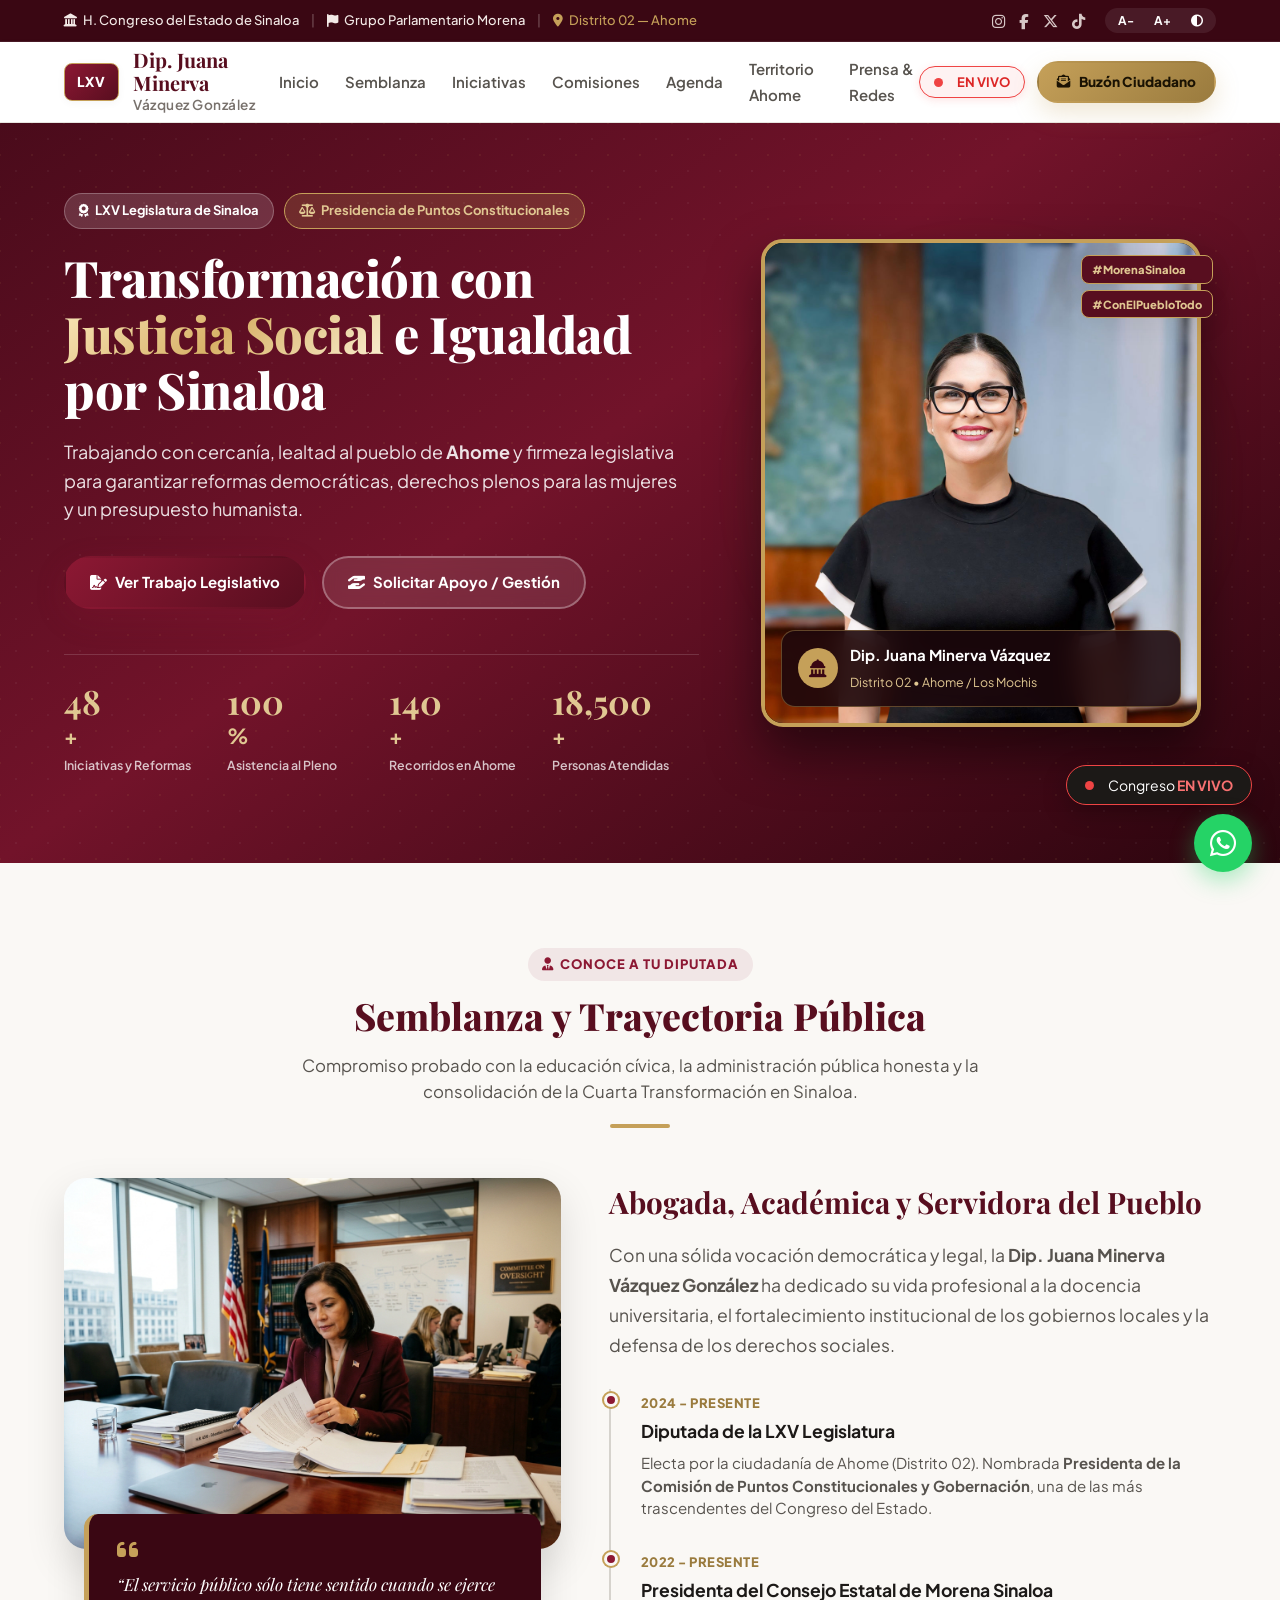
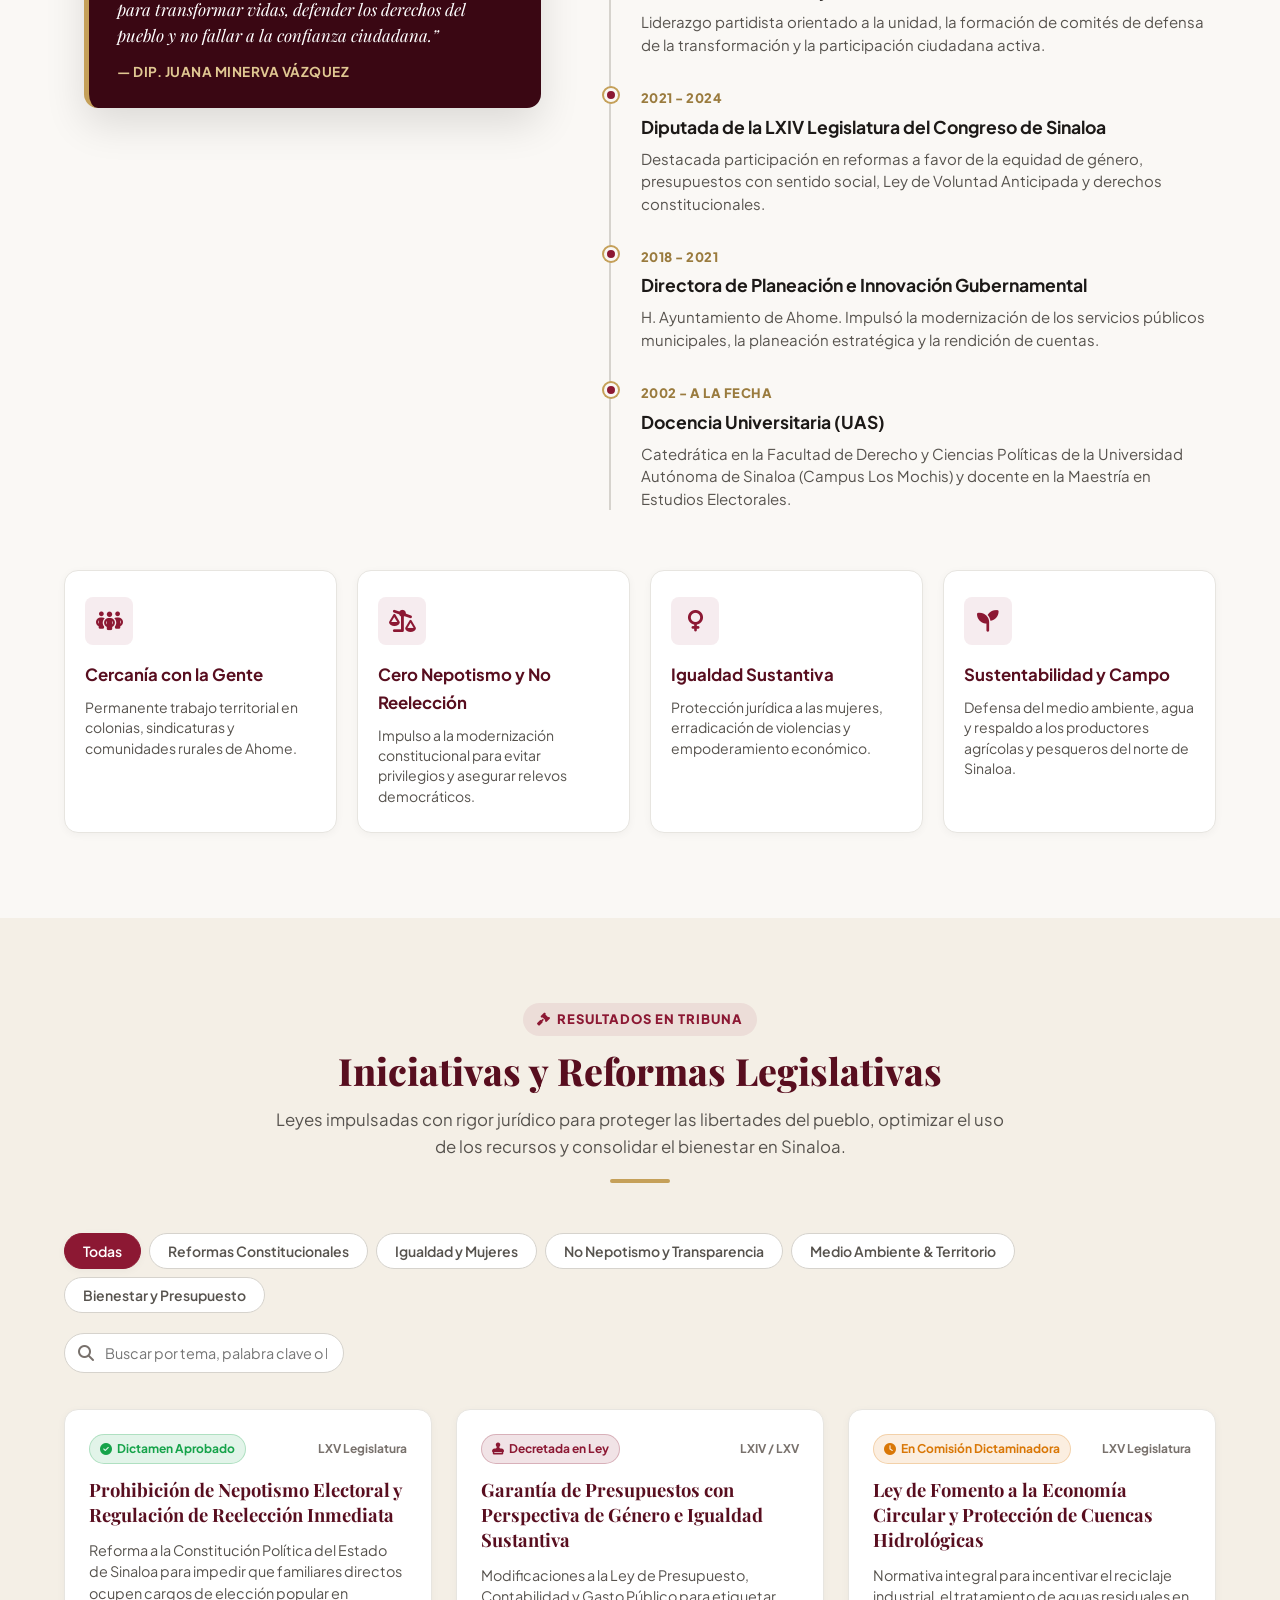
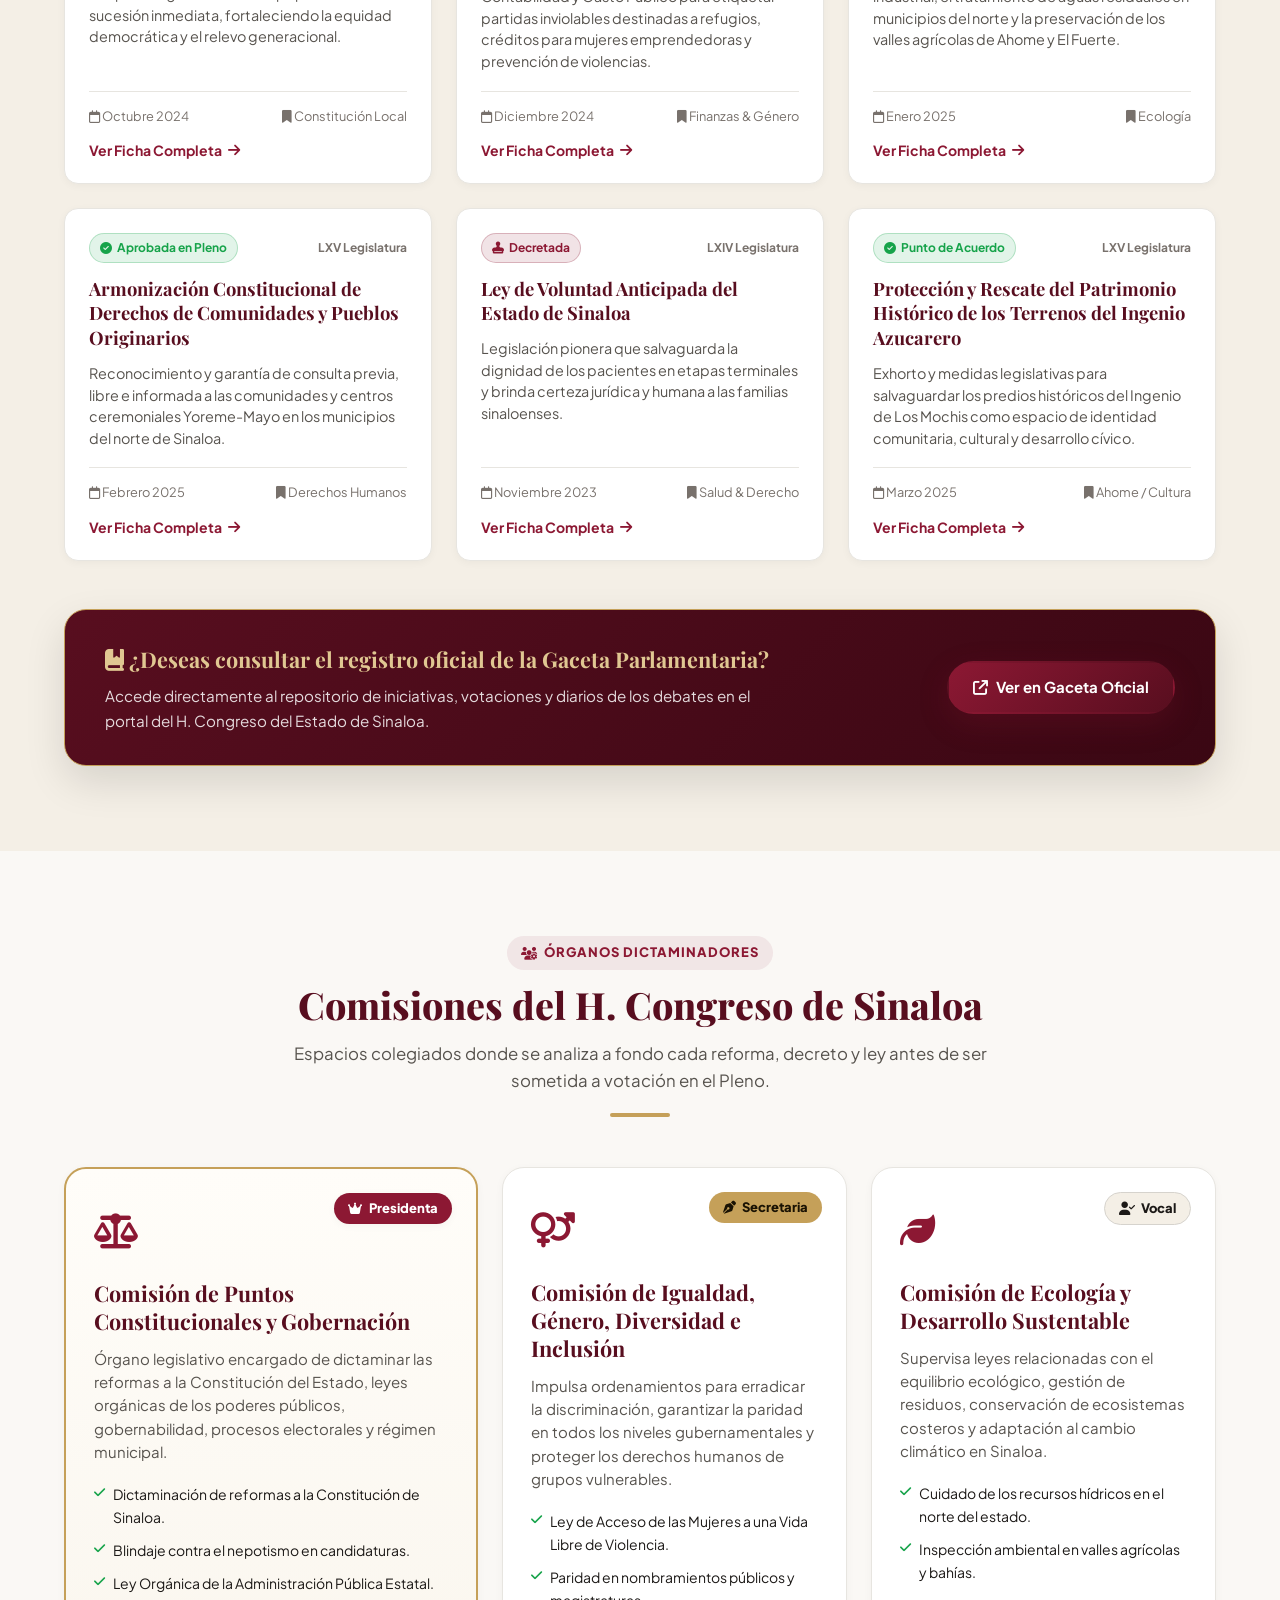
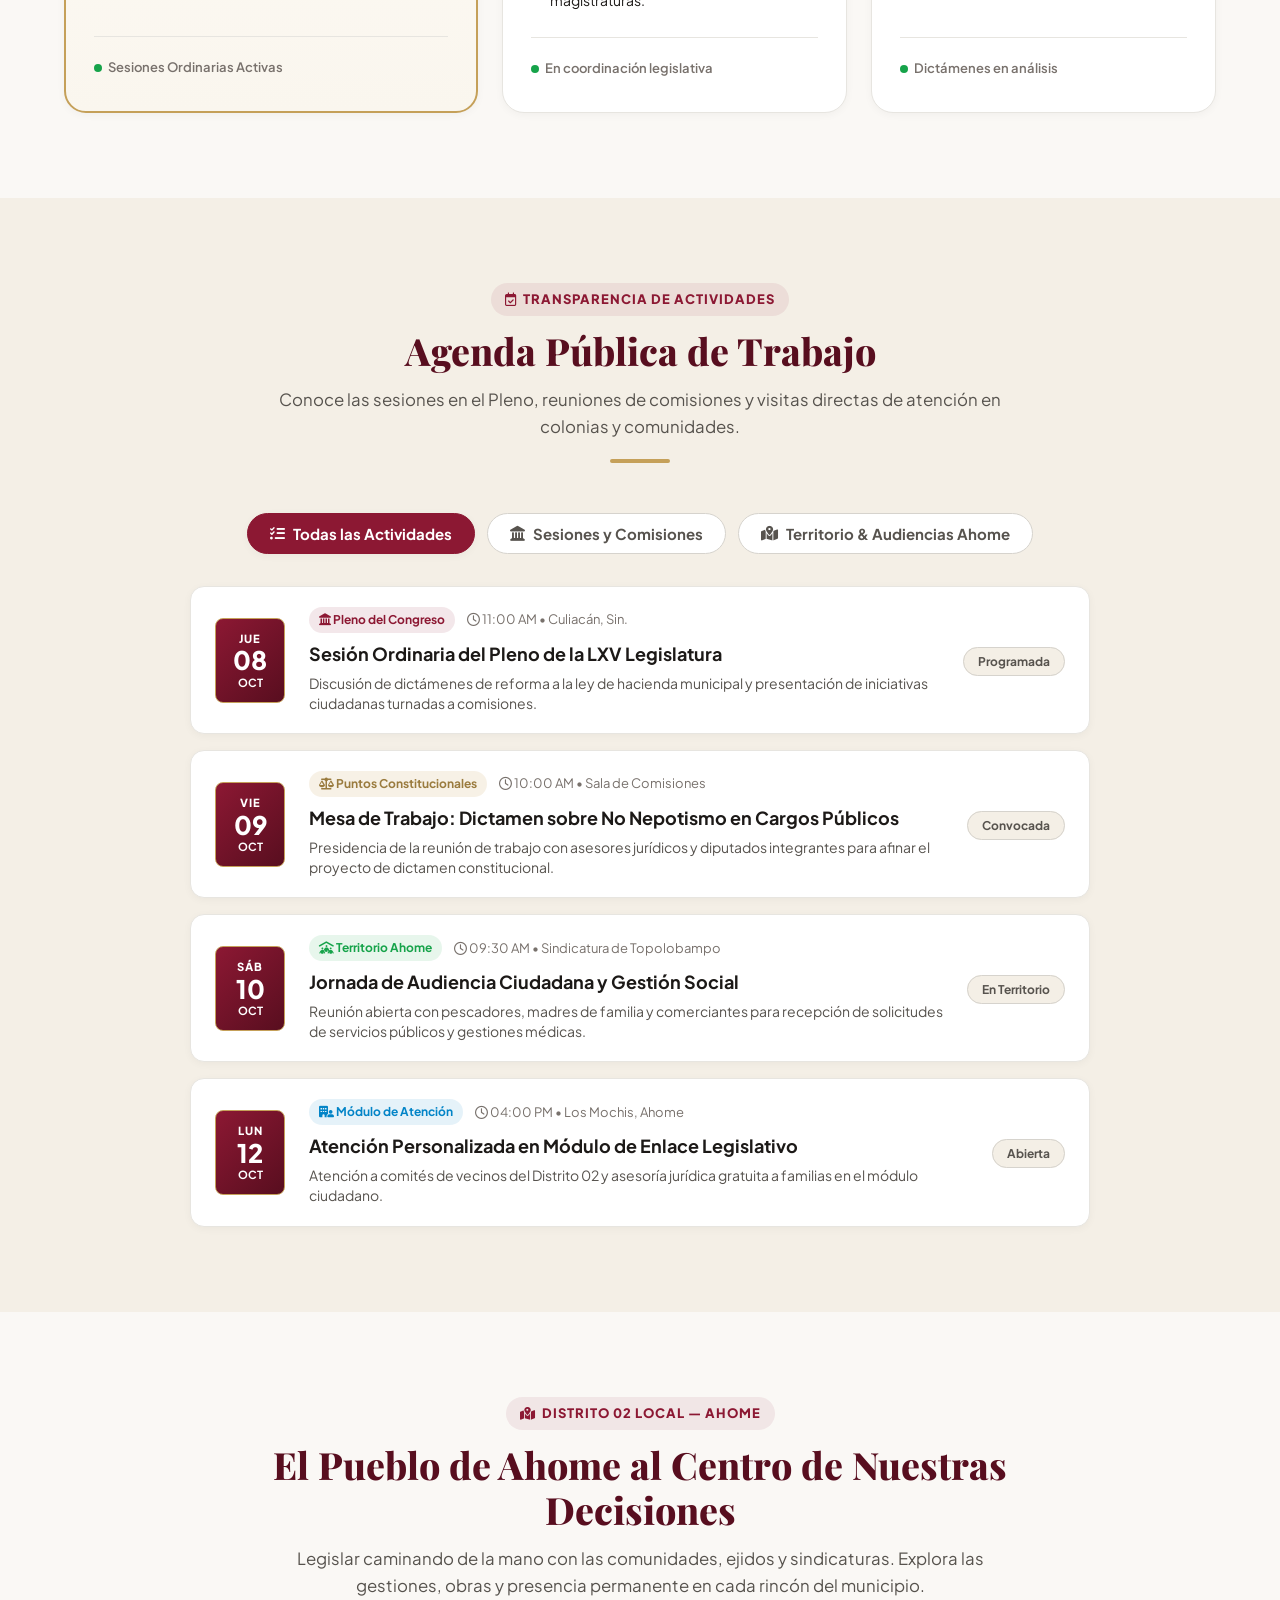
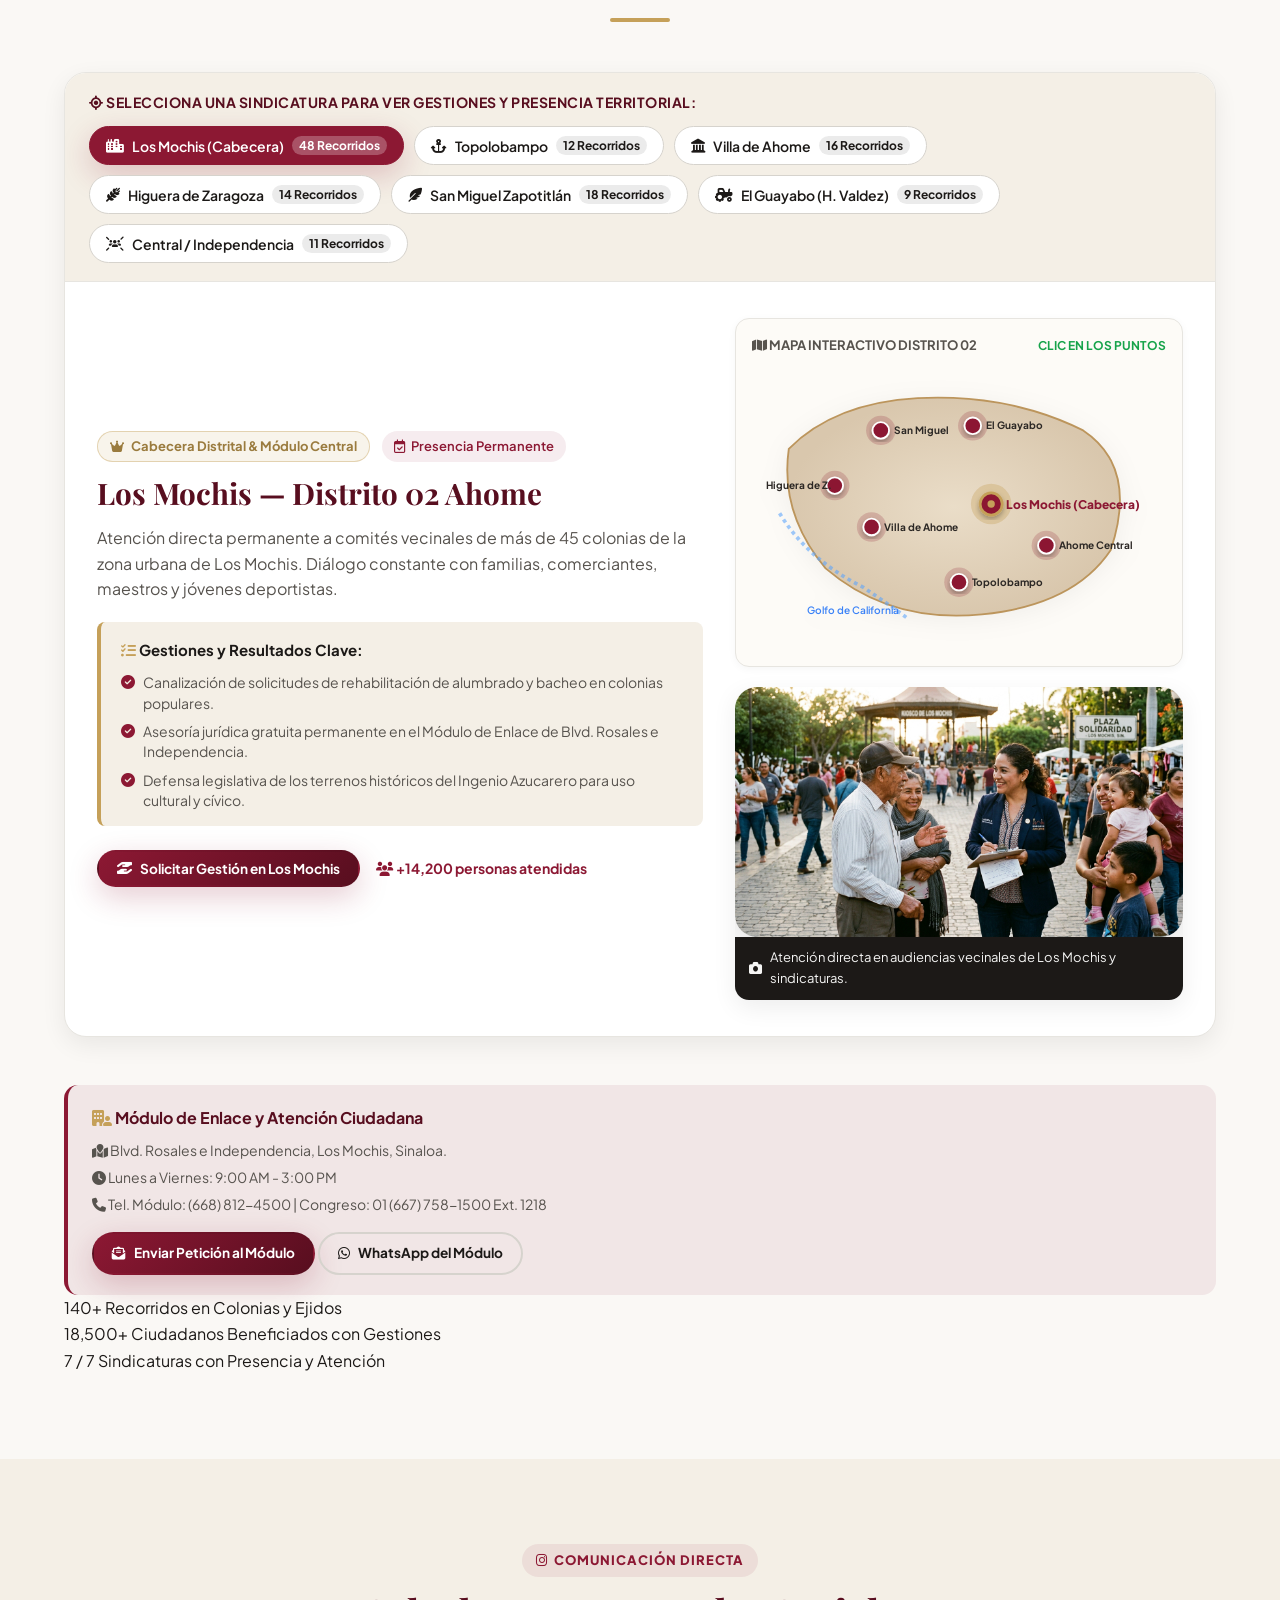
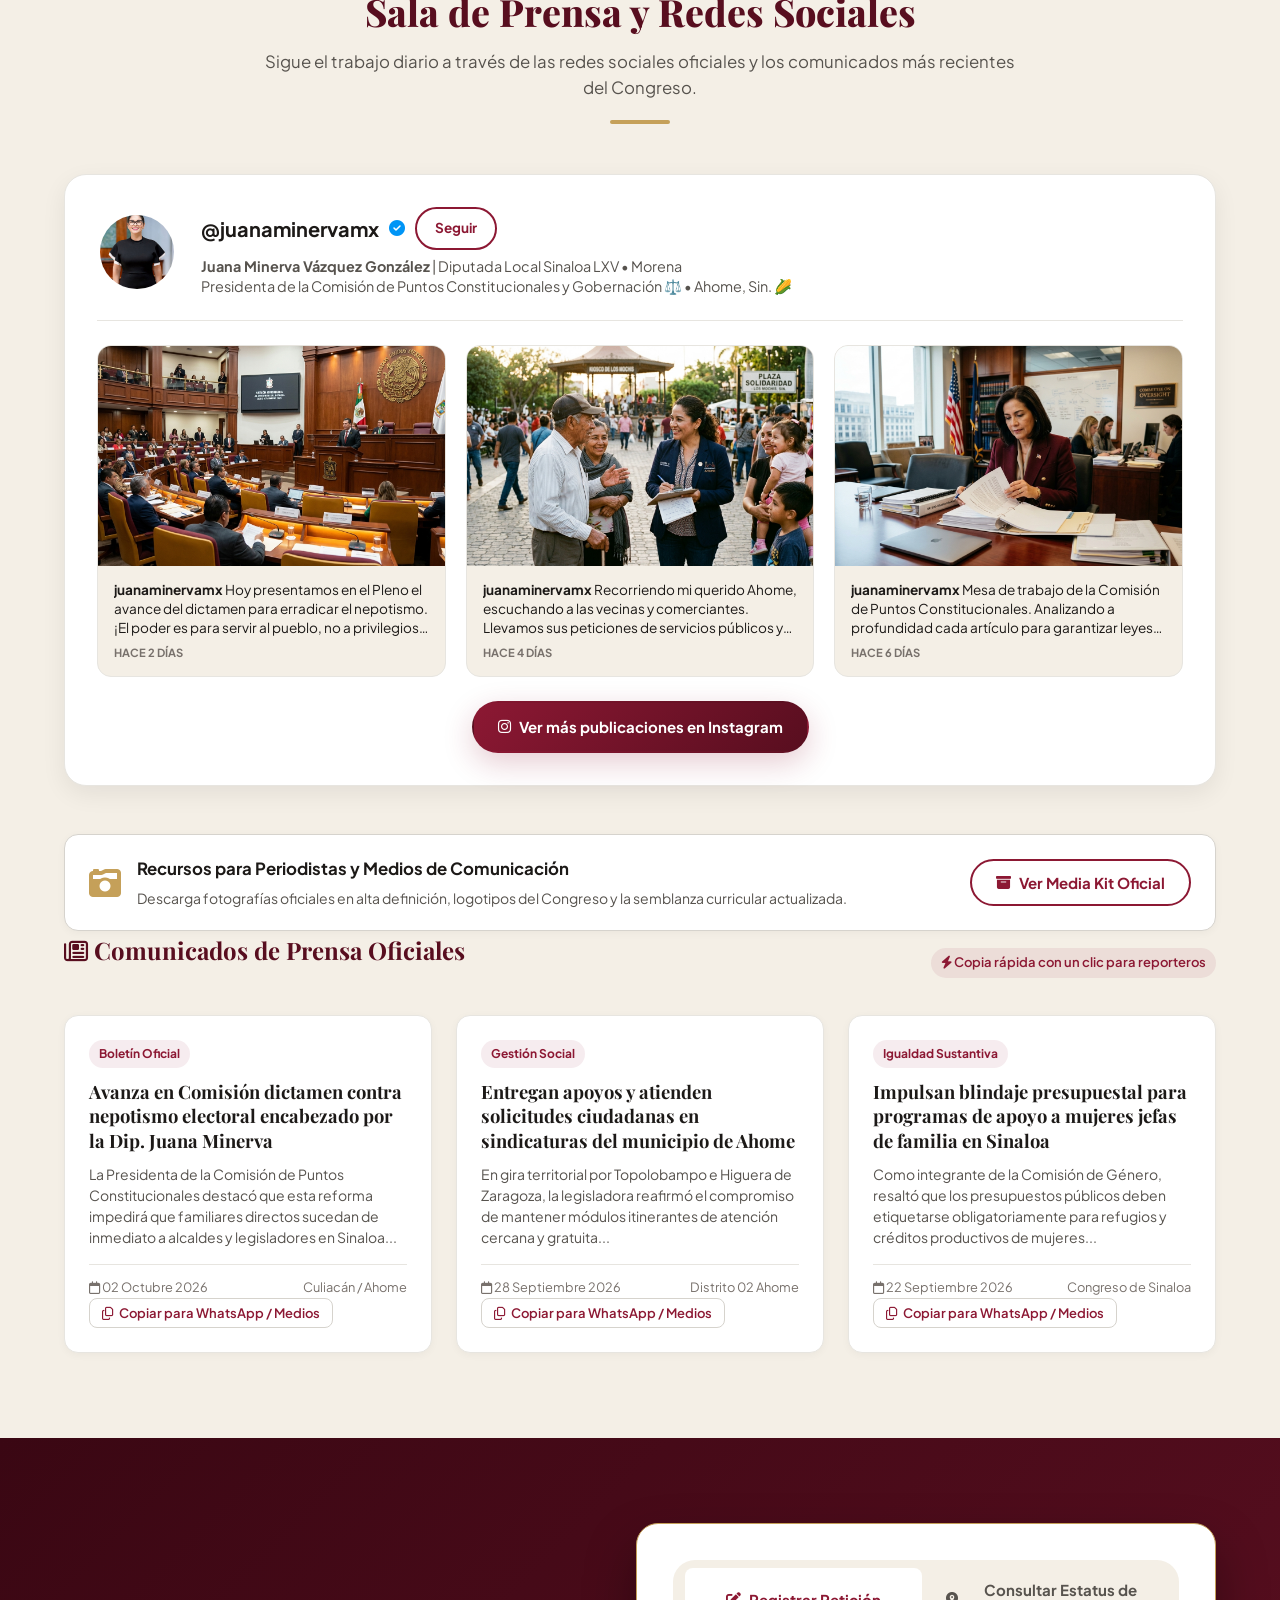
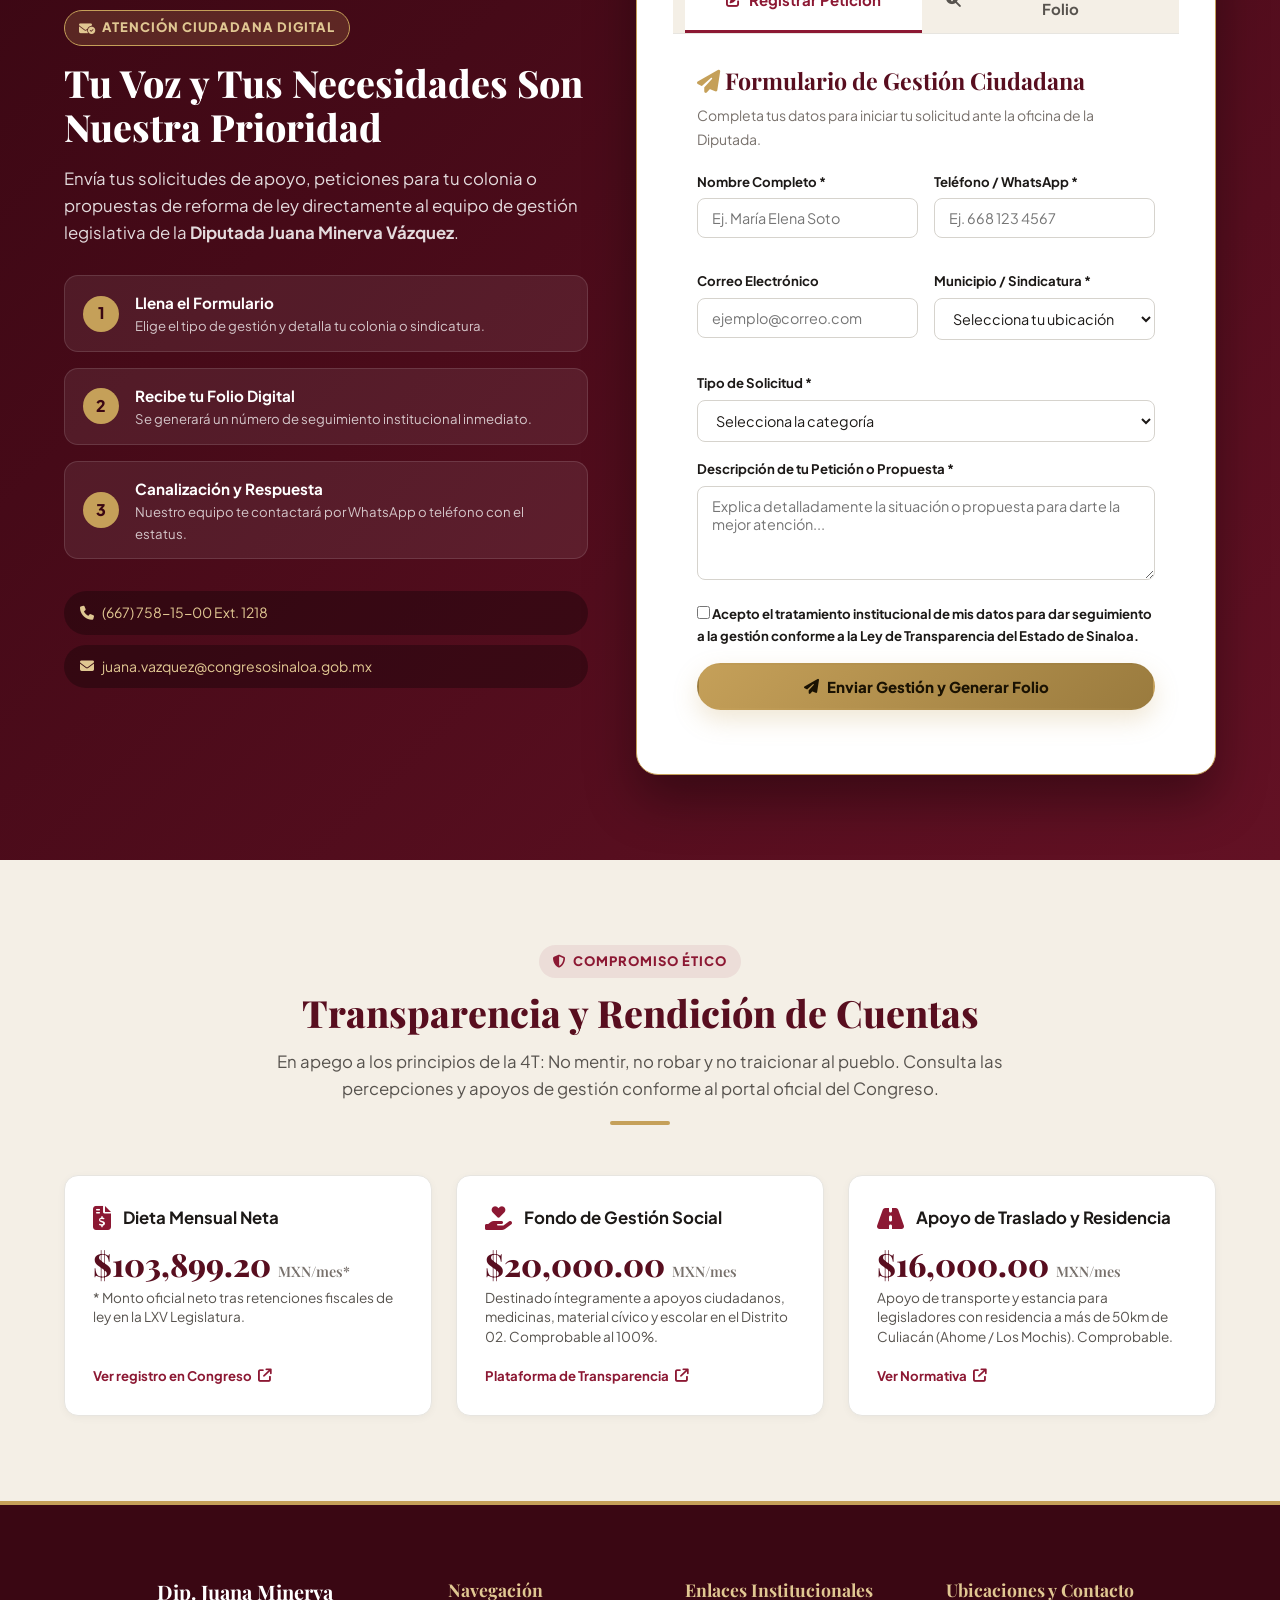
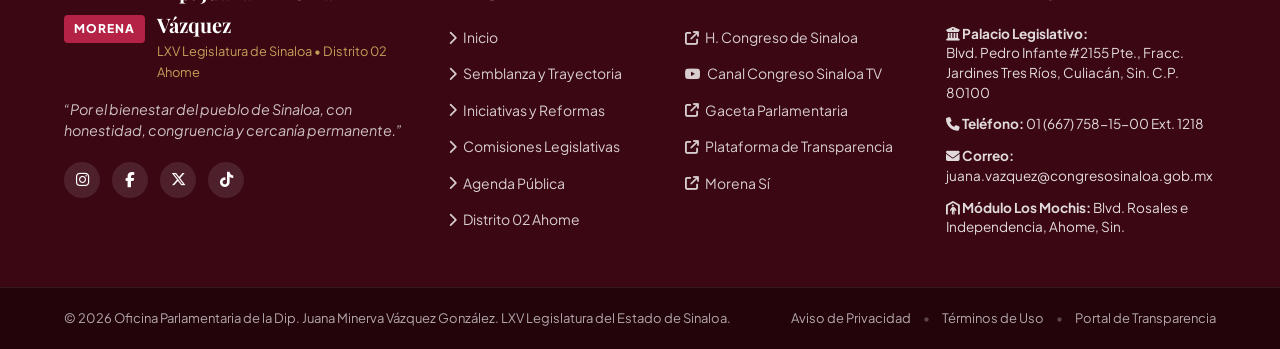
==== commit 2998120d: "refactor: remover boton congreso en vivo de la barra superior" ====
--- a/index.html
+++ b/index.html
@@ -40,10 +40,6 @@
                 <span class="inst-tag"><i class="fa-solid fa-flag"></i> Grupo Parlamentario Morena</span>
                 <span class="divider">|</span>
                 <span class="inst-tag text-gold"><i class="fa-solid fa-location-dot"></i> Distrito 02 — Ahome</span>
-                <span class="divider">|</span>
-                <button class="top-live-btn" id="btn-open-live-top" title="Ver Sesión en Vivo de la LXV Legislatura">
-                    <span class="live-pulse-dot"></span> <strong>CONGRESO EN VIVO</strong>
-                </button>
             </div>
             <div class="top-bar-right">
                 <div class="social-top-links">
@@ -90,7 +86,7 @@
                 <button class="btn btn-live-pill btn-sm" id="btn-header-live" title="Ver Sesión en Vivo de la LXV Legislatura">
                     <span class="live-pulse-dot"></span> EN VIVO
                 </button>
-                <a href="#buzon" class="btn btn-gold btn-sm"><i class="fa-solid fa-envelope-open-text"></i> Buzón Ciudadano</a>
+                <a href="#buzon" class="btn btn-gold btn-sm" aria-label="Buzón Ciudadano"><i class="fa-solid fa-envelope-open-text"></i> <span class="btn-text">Buzón Ciudadano</span></a>
                 <button class="mobile-menu-toggle" id="mobile-menu-btn" aria-label="Abrir menú de navegación">
                     <i class="fa-solid fa-bars"></i>
                 </button>
--- a/css/styles.css
+++ b/css/styles.css
@@ -88,6 +88,9 @@
     font-size: var(--base-font-size);
     scroll-behavior: smooth;
     scroll-padding-top: 100px;
+    overflow-x: hidden;
+    max-width: 100vw;
+    width: 100%;
 }
 
 body {
@@ -96,7 +99,22 @@
     color: var(--text-primary);
     line-height: 1.65;
     overflow-x: hidden;
+    max-width: 100vw;
+    width: 100%;
     -webkit-font-smoothing: antialiased;
+}
+
+/* Ocultar barras de desplazamiento nativas (manteniendo scroll tactil fluido) */
+::-webkit-scrollbar {
+    width: 0px;
+    height: 0px;
+    background: transparent;
+    display: none;
+}
+
+html, body, * {
+    scrollbar-width: none;
+    -ms-overflow-style: none;
 }
 
 img {
@@ -2406,63 +2424,614 @@
 }
 
 @media (max-width: 768px) {
+    /* General Mobile Layout */
+    :root {
+        --header-height: 64px;
+    }
+    .container {
+        padding: 0 16px;
+    }
+    .section {
+        padding: 48px 0;
+    }
+    .section-title {
+        font-size: 1.7rem;
+        line-height: 1.25;
+    }
+    .section-desc {
+        font-size: 0.9rem;
+    }
+
+    /* Top Institutional Bar */
+    .top-institutional-bar {
+        padding: 5px 0;
+        font-size: 0.75rem;
+    }
+    .top-bar-content {
+        justify-content: space-between;
+        gap: 8px;
+    }
+    .top-bar-left {
+        gap: 8px;
+    }
+    .top-bar-left .divider,
+    .top-bar-left .inst-tag:not(:first-child) {
+        display: none;
+    }
+    .social-top-links {
+        display: none;
+    }
+    .accessibility-controls {
+        gap: 4px;
+    }
+    .acc-btn {
+        padding: 2px 6px;
+        font-size: 0.7rem;
+    }
+    .top-live-btn {
+        font-size: 0.7rem;
+        padding: 2px 8px;
+    }
+
+    /* Header & Navigation */
     .desktop-nav {
         display: none;
     }
     .mobile-menu-toggle {
-        display: block;
+        display: flex;
+        align-items: center;
+        justify-content: center;
+        padding: 7px 11px;
+        font-size: 1.15rem;
+    }
+    .header-container {
+        height: var(--header-height);
+    }
+    .brand-identity {
+        gap: 8px;
+    }
+    .morena-wine-badge {
+        padding: 5px 8px;
+        font-size: 0.75rem;
+    }
+    .brand-name {
+        font-size: 1.05rem;
+    }
+    .brand-subtitle {
+        font-size: 0.7rem;
+    }
+    .header-actions {
+        gap: 6px;
+    }
+    .btn-live-pill {
+        padding: 5px 9px;
+        font-size: 0.75rem;
+    }
+    .header-actions .btn-gold {
+        padding: 6px 12px;
+        font-size: 0.8rem;
+    }
+
+    /* Mobile Drawer */
+    .mobile-drawer {
+        width: 85vw;
+        max-width: 320px;
+    }
+
+    /* Hero Section */
+    .hero-section {
+        padding: 36px 0 50px;
     }
     .hero-headline {
-        font-size: 2.2rem;
-    }
+        font-size: 1.85rem !important;
+        line-height: 1.2;
+        letter-spacing: -0.3px;
+        margin-bottom: 16px;
+    }
+    .hero-sublead {
+        font-size: 0.95rem;
+        line-height: 1.55;
+        margin-bottom: 24px;
+    }
+    .badge-row {
+        gap: 8px;
+        margin-bottom: 16px;
+    }
+    .pill-badge {
+        font-size: 0.75rem;
+        padding: 4px 10px;
+    }
+    .hero-cta-group {
+        flex-direction: column;
+        gap: 12px;
+        margin-bottom: 30px;
+    }
+    .hero-cta-group .btn {
+        width: 100%;
+    }
+    .portrait-card-wrapper {
+        max-width: 290px;
+        margin: 0 auto;
+    }
+    .portrait-info-floating {
+        bottom: -14px;
+        width: 95%;
+        padding: 8px 12px;
+    }
+    .floating-data strong {
+        font-size: 0.85rem;
+    }
+    .floating-data span {
+        font-size: 0.72rem;
+    }
+    .decorative-ribbon {
+        display: none;
+    }
+    .hero-quick-stats {
+        grid-template-columns: repeat(2, 1fr) !important;
+        gap: 14px;
+        padding-top: 24px;
+    }
+    .stat-number {
+        font-size: 1.65rem;
+    }
+    .stat-label {
+        font-size: 0.78rem;
+    }
+
+    /* Semblanza & Bio */
+    .experience-card-photo {
+        max-width: 320px;
+        margin: 0 auto 30px;
+    }
+    .quote-card {
+        bottom: -15px;
+        left: 4%;
+        right: 4%;
+        padding: 12px 16px;
+    }
+    .quote-card p {
+        font-size: 0.85rem;
+        margin-bottom: 6px;
+    }
+    .quote-card strong {
+        font-size: 0.8rem;
+    }
+    .principles-row {
+        grid-template-columns: 1fr !important;
+        gap: 14px;
+        margin-top: 36px;
+    }
+    .principle-card {
+        padding: 20px 18px;
+    }
+    .bio-timeline {
+        padding-left: 18px;
+    }
+    .timeline-content {
+        padding-left: 14px;
+    }
+    .timeline-content h4 {
+        font-size: 0.95rem;
+    }
+    .timeline-content p {
+        font-size: 0.85rem;
+    }
+
+    /* Initiatives Section */
     .initiatives-filter-bar {
         flex-direction: column;
         align-items: stretch;
+        gap: 12px;
+    }
+    .filter-pills {
+        display: flex;
+        flex-wrap: wrap;
+        gap: 8px;
+        width: 100%;
+        overflow-x: visible;
+        white-space: normal;
+        padding-bottom: 0;
+    }
+    .filter-btn {
+        padding: 8px 14px;
+        font-size: 0.8125rem;
+        flex: 1 1 auto;
+        text-align: center;
+        white-space: normal;
+        min-height: 38px;
+        display: inline-flex;
+        align-items: center;
+        justify-content: center;
+    }
+    .search-box {
+        width: 100%;
+        min-width: 0;
     }
     .initiatives-grid {
         grid-template-columns: 1fr;
-    }
-    .ig-posts-grid,
-    .news-cards-grid,
-    .transparencia-table-grid {
+        gap: 18px;
+    }
+    .initiative-card {
+        padding: 20px 18px;
+    }
+    .initiative-title {
+        font-size: 1.15rem;
+    }
+    .initiative-summary {
+        font-size: 0.875rem;
+    }
+    .gaceta-cta-banner {
+        flex-direction: column;
+        text-align: center;
+        padding: 20px 16px;
+        gap: 14px;
+    }
+    .gaceta-cta-banner .btn {
+        width: 100%;
+    }
+
+    /* Comisiones */
+    .comisiones-cards-grid {
         grid-template-columns: 1fr;
+        gap: 20px;
+    }
+    .comision-card {
+        padding: 28px 20px 20px;
+    }
+
+    /* Agenda */
+    .agenda-tabs-header {
+        display: flex;
+        flex-wrap: wrap;
+        gap: 8px;
+        width: 100%;
+        overflow-x: visible;
+        white-space: normal;
+        padding-bottom: 0;
+        justify-content: stretch;
+    }
+    .agenda-tab {
+        flex: 1 1 calc(50% - 8px);
+        min-height: 40px;
+        padding: 9px 10px;
+        font-size: 0.8125rem;
+        justify-content: center;
+        text-align: center;
+        white-space: normal;
+    }
+    .event-location-badge {
+        white-space: normal;
+        word-break: break-word;
     }
     .agenda-event-item {
         flex-direction: column;
         align-items: flex-start;
-        gap: 16px;
-    }
-    .gaceta-cta-banner {
+        gap: 14px;
+        padding: 18px 16px;
+    }
+    .event-date-badge {
+        flex-direction: row;
+        align-items: center;
+        gap: 6px;
+        padding: 6px 14px;
+        width: auto;
+    }
+    .event-title {
+        font-size: 1.05rem;
+    }
+    .event-desc {
+        font-size: 0.875rem;
+    }
+
+    /* Sindicaturas Explorer (Territorio) */
+    .sindicaturas-nav-bar {
+        padding: 14px 16px;
+    }
+    .sindicaturas-pills-list {
+        display: flex;
+        flex-wrap: wrap;
+        gap: 8px;
+        width: 100%;
+        overflow-x: visible;
+        white-space: normal;
+        padding-bottom: 0;
+    }
+    .sindicatura-pill {
+        flex: 1 1 calc(33.333% - 8px);
+        min-height: 38px;
+        padding: 8px 10px;
+        font-size: 0.8125rem;
+        justify-content: center;
+        text-align: center;
+        white-space: normal;
+    }
+    .territorio-display-grid {
+        grid-template-columns: 1fr;
+        padding: 20px 16px;
+        gap: 24px;
+    }
+    .sind-title {
+        font-size: 1.35rem;
+    }
+    .sind-description {
+        font-size: 0.875rem;
+    }
+    .sind-achievements-box {
+        padding: 14px 16px;
+    }
+    .sind-achievements-list li {
+        font-size: 0.8125rem;
+    }
+    .sind-cta-row {
+        flex-direction: column;
+        align-items: stretch;
+        gap: 10px;
+    }
+    .sind-cta-row .btn {
+        width: 100%;
+    }
+    .sind-people-count {
+        text-align: center;
+    }
+    .ahome-district-svg {
+        max-height: 220px;
+    }
+    .territorio-stats-summary {
+        grid-template-columns: 1fr;
+        gap: 12px;
+    }
+    .modulo-contact-card {
+        padding: 20px 16px;
+    }
+    .modulo-actions {
+        flex-direction: column;
+        gap: 8px;
+    }
+    .modulo-actions .btn {
+        width: 100%;
+    }
+
+    /* Prensa & Instagram */
+    .ig-profile-header {
         flex-direction: column;
         text-align: center;
-        padding: 24px;
+        align-items: center;
+        gap: 14px;
+    }
+    .ig-username-row {
+        justify-content: center;
+    }
+    .ig-posts-grid {
+        grid-template-columns: 1fr;
+        gap: 18px;
+    }
+    .press-mediakit-bar {
+        flex-direction: column;
+        text-align: center;
+        padding: 18px 16px;
+        gap: 14px;
+    }
+    .mediakit-info {
+        flex-direction: column;
+        text-align: center;
+    }
+    .press-mediakit-bar .btn {
+        width: 100%;
+    }
+    .news-cards-grid {
+        grid-template-columns: 1fr;
+        gap: 16px;
+    }
+    .btn-copy-news {
+        width: 100%;
+        justify-content: center;
+    }
+
+    /* Buzón Ciudadano & Tracker */
+    .buzon-grid-wrapper {
+        grid-template-columns: 1fr;
+    }
+    .buzon-tabs-header {
+        padding: 6px 6px 0;
+    }
+    .buzon-tab {
+        padding: 10px 6px;
+        font-size: 0.8rem;
+        gap: 6px;
+    }
+    .buzon-tab-panel {
+        padding: 20px 14px;
     }
     .citizen-form .form-row {
         grid-template-columns: 1fr;
-    }
+        gap: 14px;
+    }
+    .tracker-input-box {
+        flex-direction: column;
+        gap: 8px;
+        padding: 8px;
+    }
+    .tracker-input-box input {
+        width: 100%;
+        text-align: center;
+        padding: 6px 0;
+    }
+    .tracker-input-box button {
+        width: 100%;
+    }
+    .tracker-examples-row {
+        flex-direction: column;
+        align-items: stretch;
+        gap: 6px;
+    }
+    .example-folio-pill {
+        width: 100%;
+        text-align: center;
+        padding: 6px 8px;
+    }
+    .tracker-card {
+        padding: 16px 14px;
+    }
+    .tracker-stepper {
+        display: flex;
+        flex-direction: column;
+        gap: 12px;
+        margin: 18px 0;
+        text-align: left;
+    }
+    .tracker-step-item {
+        display: flex;
+        align-items: center;
+        gap: 12px;
+        text-align: left;
+        padding: 0;
+    }
+    .step-node {
+        margin: 0;
+        flex-shrink: 0;
+        width: 32px;
+        height: 32px;
+        font-size: 0.85rem;
+    }
+    .step-label {
+        font-size: 0.8125rem;
+    }
+    .step-connector {
+        display: none !important;
+    }
+    .success-actions-container {
+        display: flex;
+        flex-direction: column;
+        gap: 10px;
+    }
+    .dual-btn-row {
+        flex-direction: column;
+        gap: 8px;
+    }
+    .dual-btn-row .btn {
+        width: 100%;
+    }
+    .btn-whatsapp-action {
+        width: 100%;
+        padding: 12px 14px;
+        font-size: 0.85rem;
+    }
+
+    /* Transparencia */
+    .transparencia-table-grid {
+        grid-template-columns: 1fr;
+        gap: 16px;
+    }
+
+    /* Footer */
     .footer-top-grid {
         grid-template-columns: 1fr;
+        gap: 28px;
     }
     .bottom-flex {
         flex-direction: column;
         text-align: center;
-    }
-    .territorio-display-grid {
-        grid-template-columns: 1fr;
-    }
-    .press-mediakit-bar {
+        gap: 12px;
+    }
+
+    /* Floating Buttons No-Collision System */
+    .floating-whatsapp-btn {
+        bottom: 18px;
+        right: 16px;
+        width: 52px;
+        height: 52px;
+        font-size: 1.6rem;
+    }
+    .floating-whatsapp-btn .wa-tooltip {
+        display: none !important;
+    }
+    .floating-live-badge {
+        bottom: 78px;
+        right: 16px;
+        padding: 7px 12px;
+        font-size: 0.75rem;
+        gap: 6px;
+    }
+    .back-to-top {
+        bottom: 18px;
+        left: 16px;
+        right: auto;
+        width: 42px;
+        height: 42px;
+    }
+
+    /* Modals Responsive */
+    .modal-dialog {
+        width: 94% !important;
+        max-width: 95vw !important;
+        margin: 20px auto !important;
+        max-height: 88vh;
+        overflow-y: auto;
+        overflow-x: hidden;
+        border-radius: var(--radius-md);
+    }
+    .modal-header {
+        padding: 14px 16px;
+    }
+    .modal-title {
+        font-size: 1.2rem;
+    }
+    .modal-body {
+        padding: 16px;
+    }
+    .modal-footer {
+        padding: 12px 16px;
+        flex-direction: column;
+        gap: 8px;
+    }
+    .modal-footer .btn {
+        width: 100%;
+    }
+    .live-stream-actions {
+        flex-direction: column;
+        gap: 8px;
+    }
+    .live-stream-actions .btn {
+        width: 100%;
+    }
+    .mediakit-item {
         flex-direction: column;
         text-align: center;
-    }
-    .mediakit-info {
-        flex-direction: column;
-    }
-    .tracker-stepper {
-        grid-template-columns: 1fr;
-        gap: 12px;
-    }
-    .step-connector {
+        gap: 10px;
+    }
+    .mediakit-item .btn {
+        width: 100%;
+    }
+}
+
+@media (max-width: 480px) {
+    .brand-name {
+        font-size: 0.95rem;
+    }
+    .brand-subtitle {
         display: none;
+    }
+    .header-actions .btn-gold .btn-text {
+        display: none;
+    }
+    .header-actions .btn-gold {
+        padding: 6px 10px;
+    }
+    .hero-headline {
+        font-size: 1.65rem !important;
+    }
+    .agenda-tab {
+        flex: 1 1 100%;
+    }
+    .sindicatura-pill {
+        flex: 1 1 calc(50% - 8px);
+    }
+    .filter-btn {
+        flex: 1 1 calc(50% - 8px);
+    }
+    .btn {
+        white-space: normal;
     }
 }
 
